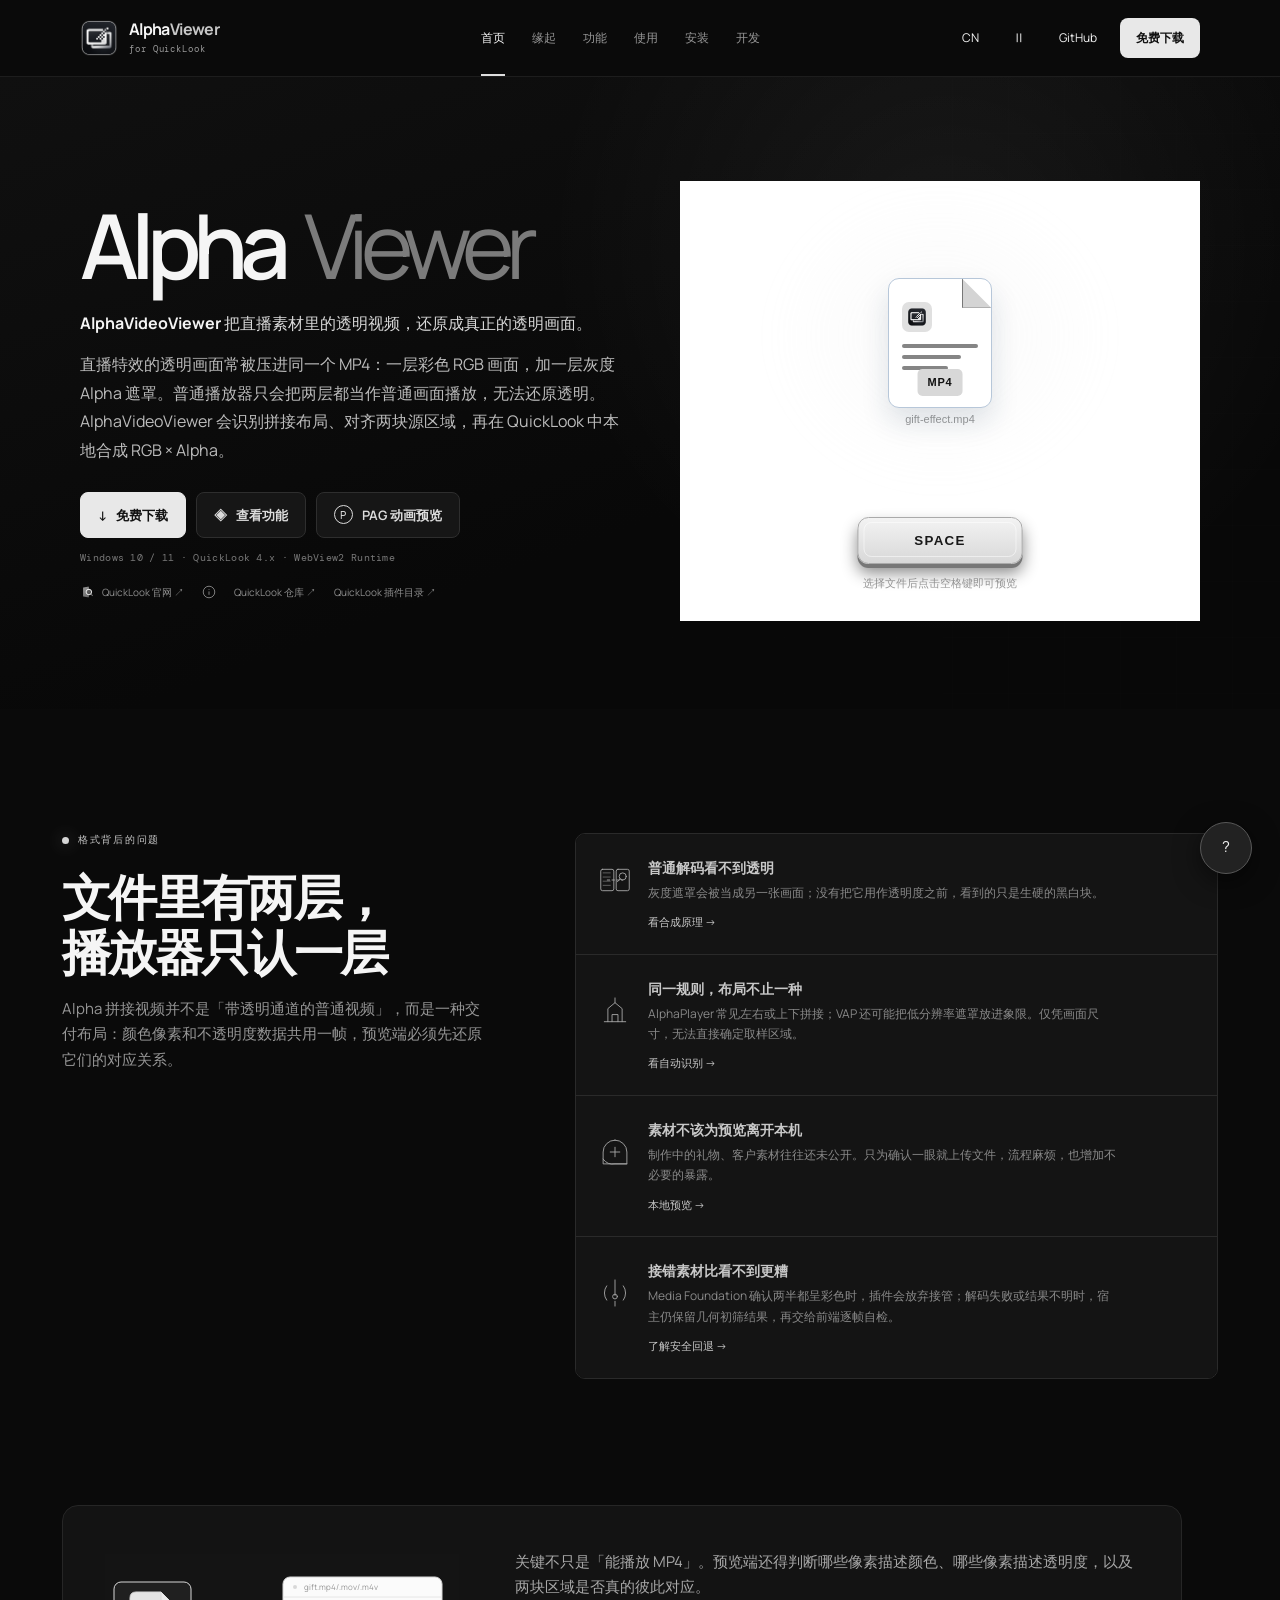
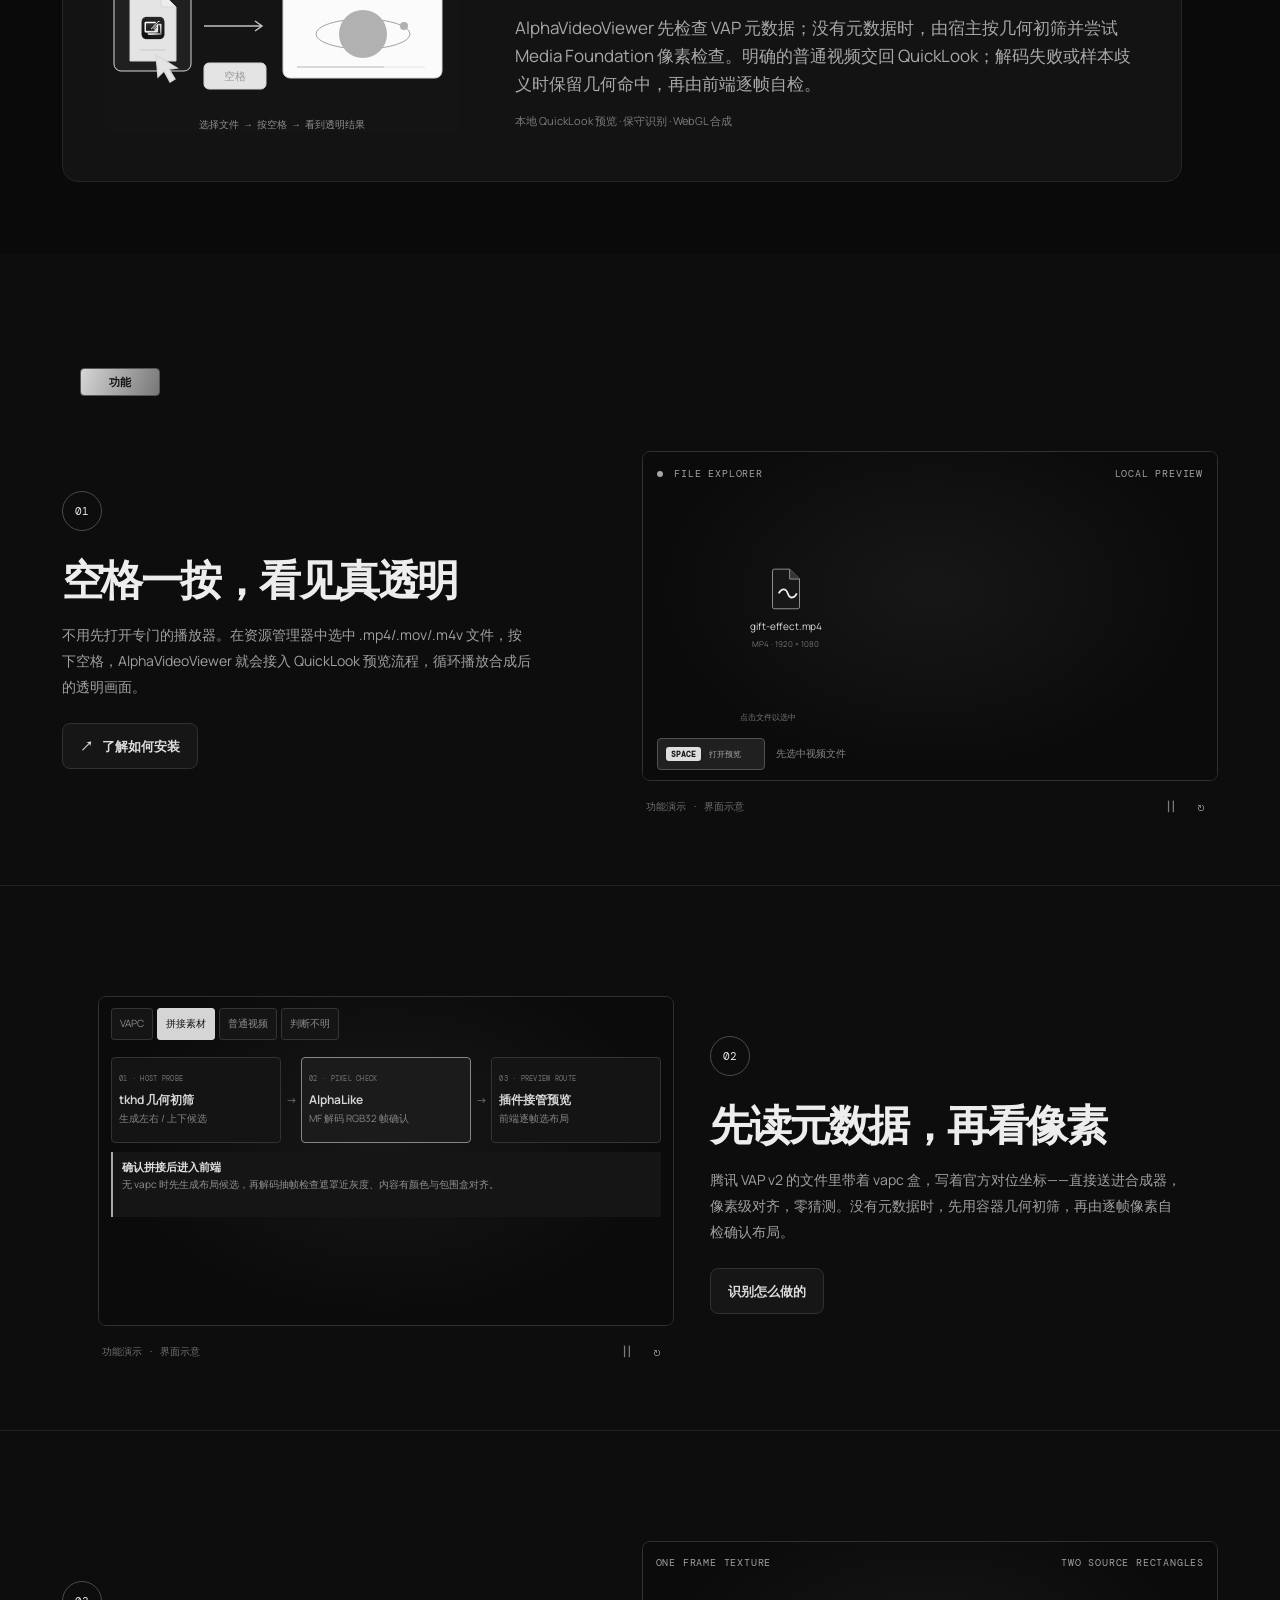
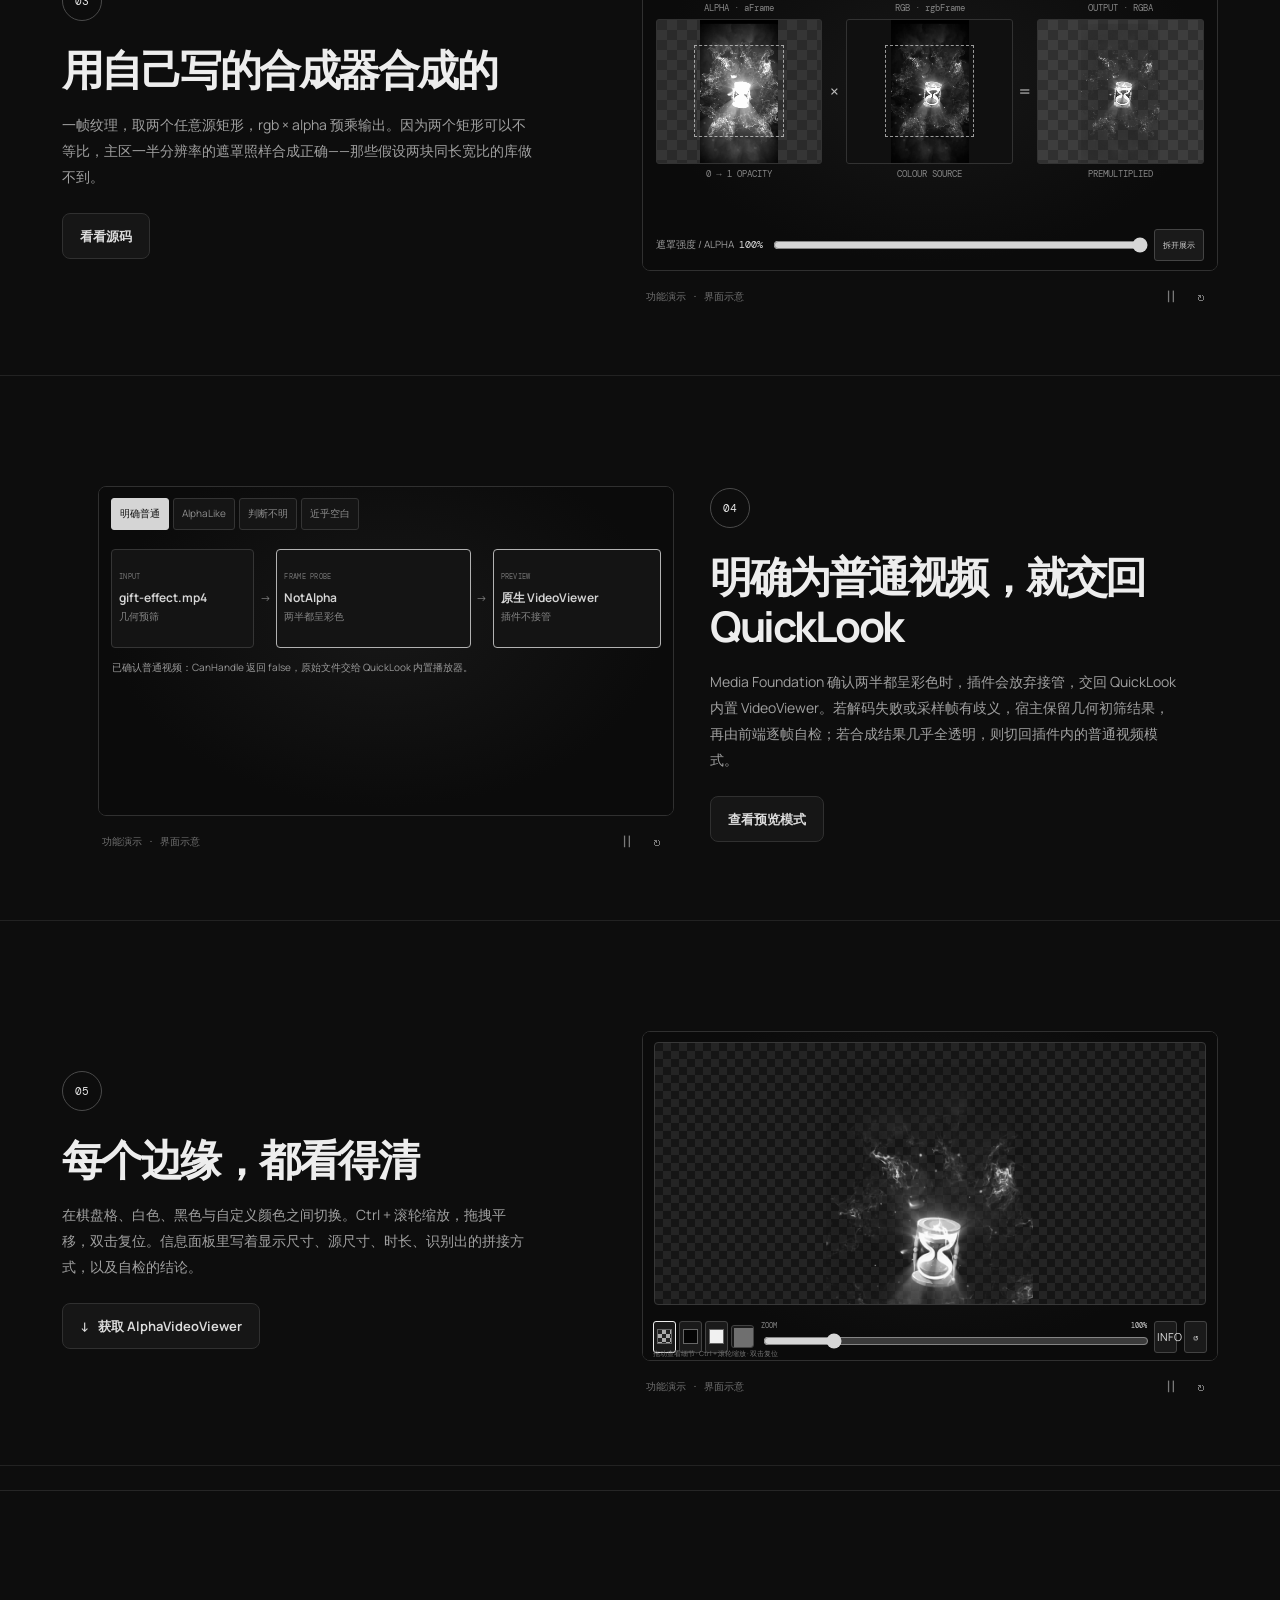
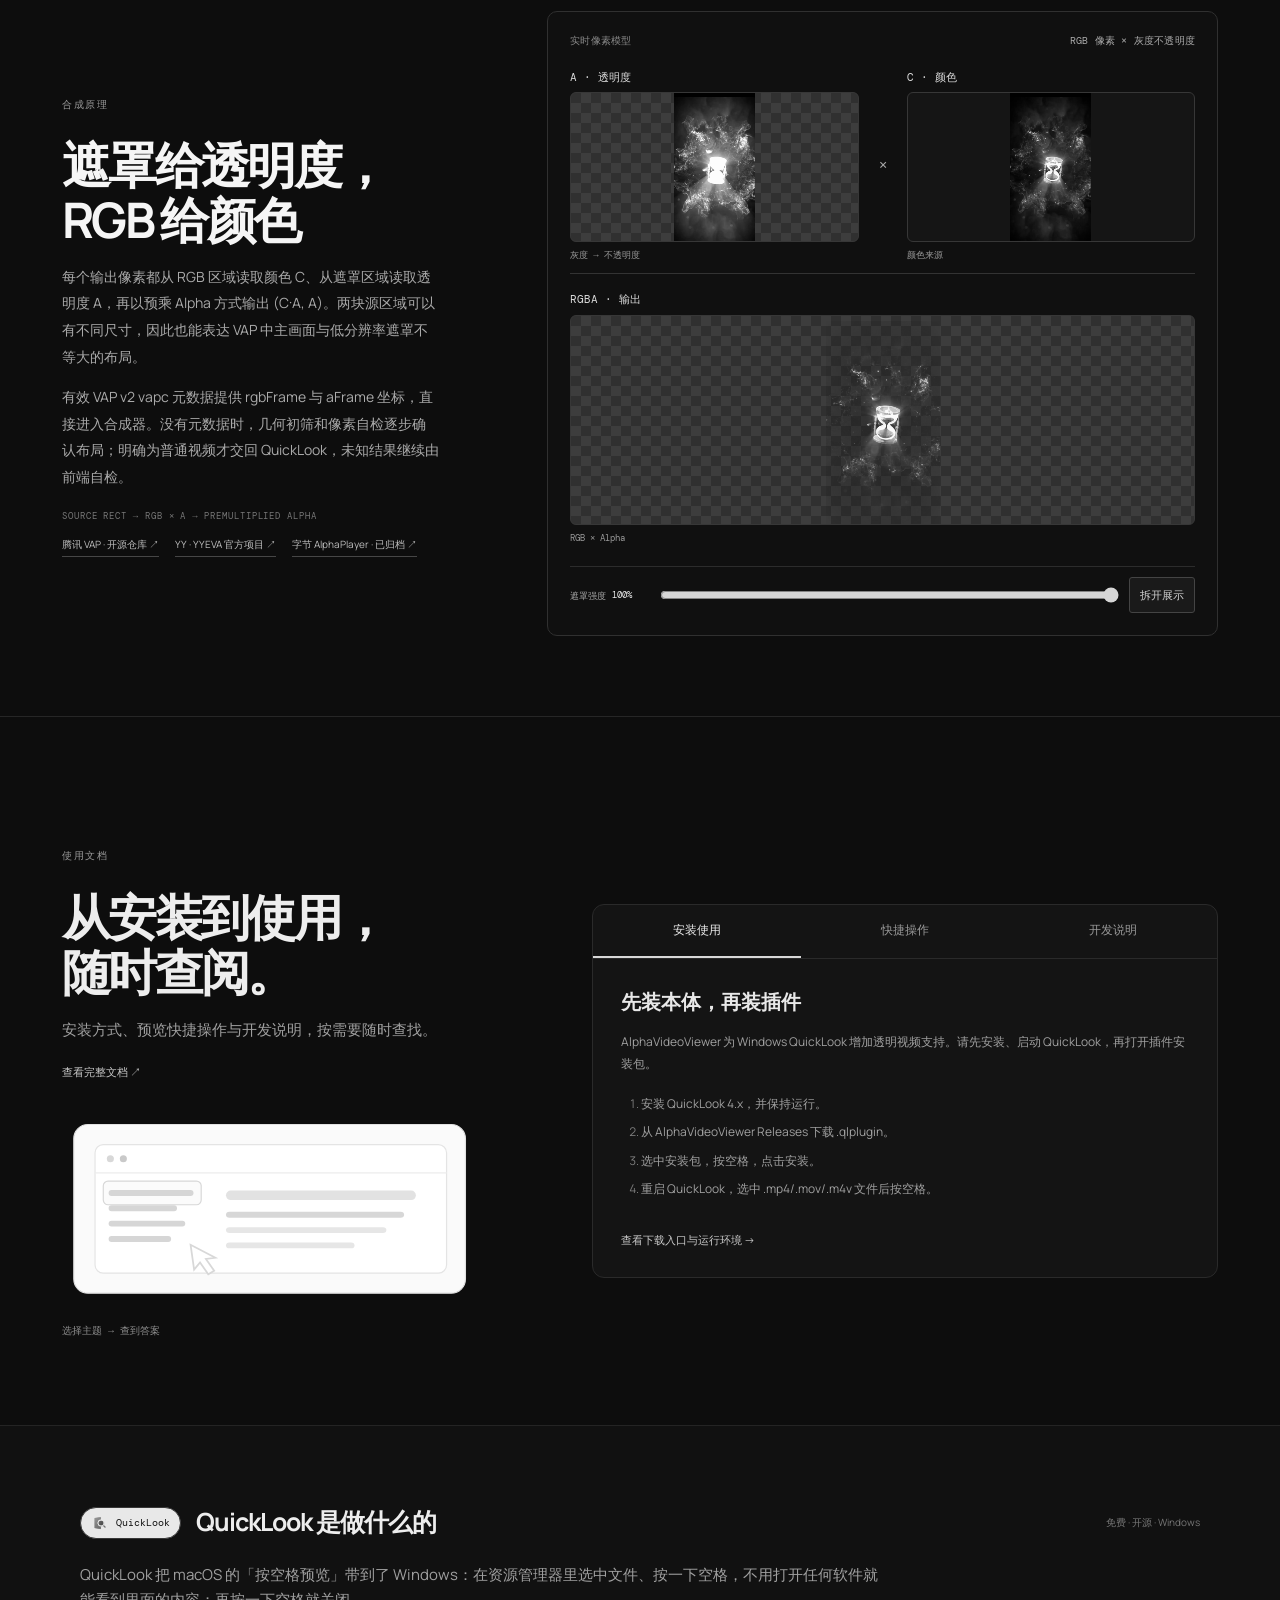
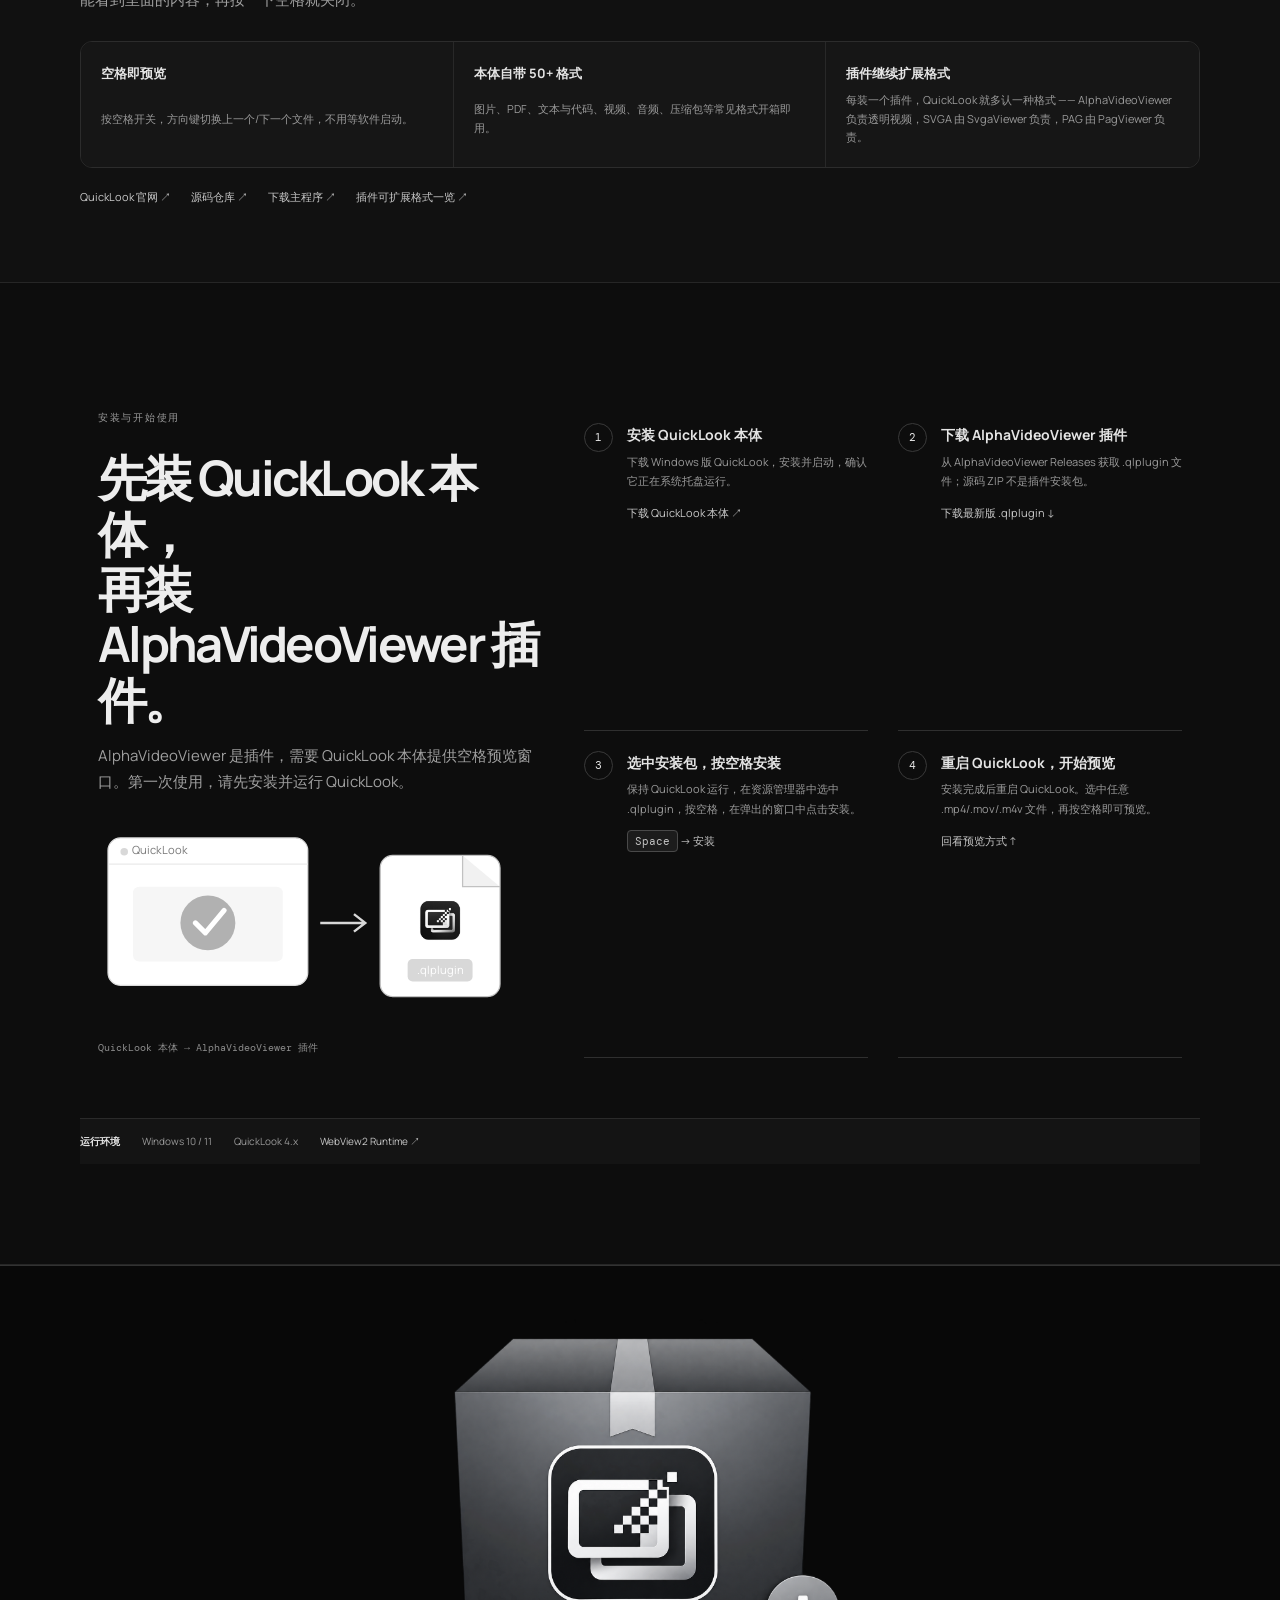
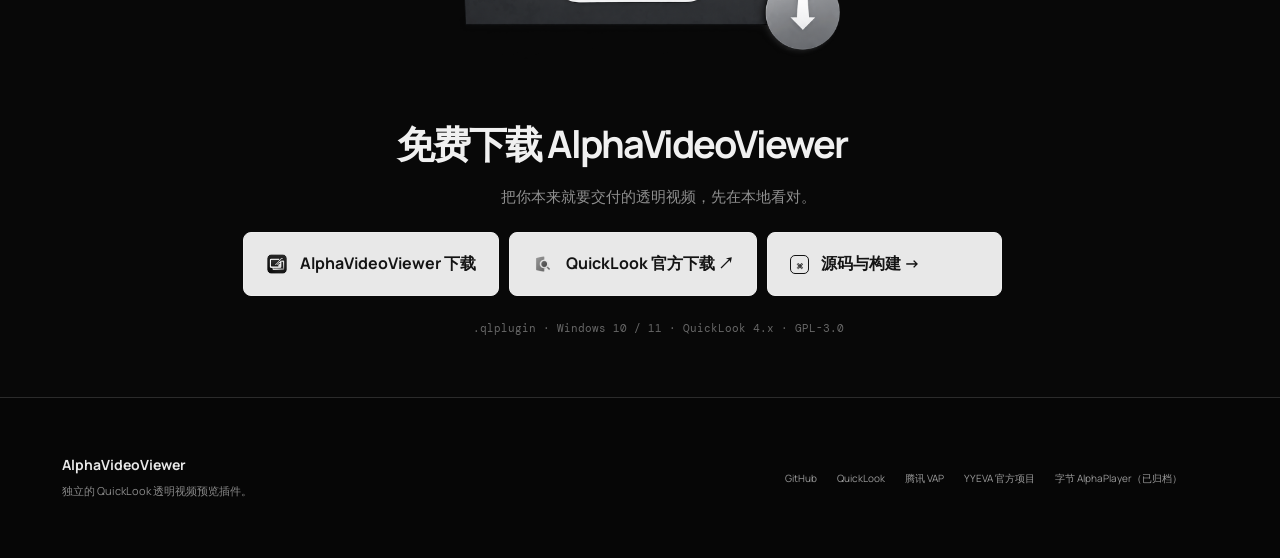
==== docs/index.html @ 61a7b16f "feat: 发布 AlphaVideoViewer 暗色交互落地页" ====
<!doctype html>
<html lang="zh-CN"><head>
<meta charset="utf-8"><meta name="viewport" content="width=device-width,initial-scale=1">
<meta name="description" content="AlphaVideoViewer 为 Windows QuickLook 增加透明视频预览。选中 .mp4/.mov/.m4v 按空格，自动识别 Alpha/RGB 拼接方式并合成为真正的透明画面。">
<title>AlphaVideoViewer · 在 QuickLook 中预览透明视频</title>
<link rel="icon" type="image/png" href="./assets/alpha-logo-mono.png">
<link rel="stylesheet" href="./page.css">
<link rel="stylesheet" href="./experience.css">
</head>
<body>
<a class="skip-link" href="#content">跳到主要内容</a>
<div class="fixedHeaderContainer">
  <header class="site-header">
    <a class="site-brand alpha-brand" href="#top" aria-label="AlphaVideoViewer 首页"><img class="alpha-glyph" src="./assets/alpha-logo-mono.png" width="38" height="38" alt=""><span>Alpha<span class="viewer">Viewer</span><small>for QuickLook</small></span></a>
    <nav class="desktop-nav" aria-label="主导航"><a class="active" href="#top" data-en="Home">首页</a><a href="#why" data-en="Why">缘起</a><a href="#features" data-en="Features">功能</a><a href="#docs" data-en="Use">使用</a><a href="#install" data-en="Install">安装</a><a href="./develop.html" data-en="Develop">开发</a></nav>
    <div class="header-actions"><button id="language" aria-label="Switch to English" type="button">CN</button><button id="motion" aria-pressed="false" type="button" aria-label="暂停页面动效">Ⅱ</button><a class="github-link" href="https://github.com/yancongya/QuickLook.Plugin.AlphaVideoViewer" target="_blank" rel="noopener">GitHub</a><a class="header-cta" href="#download" data-en="Free download">免费下载</a><button id="menu" aria-label="展开导航" aria-expanded="false" type="button"><span></span><span></span></button></div>
  </header>
</div>
<div class="navPusher" id="content"><main>
  <section class="intro-box" id="top">
    <div class="wrap">
      <div class="main-content">
        <h1 class="wordmark alpha-wordmark"><span>Alpha</span><span>Viewer</span></h1>
        <p class="paragraph nowrapParagraph"><strong>AlphaVideoViewer</strong><span data-en=" brings true transparency to live-stream assets in QuickLook."> 把直播素材里的透明视频，还原成真正的透明画面。</span></p>
        <p class="paragraph" data-en="Transparent live effects are often flattened into one MP4: a colour frame plus a grayscale alpha mask. Ordinary players decode both as pictures and cannot restore transparency. AlphaVideoViewer detects their layout, aligns the two source regions, then composites RGB × Alpha locally in QuickLook.">直播特效的透明画面常被压进同一个 MP4：一层彩色 RGB 画面，加一层灰度 Alpha 遮罩。普通播放器只会把两层都当作普通画面播放，无法还原透明。AlphaVideoViewer 会识别拼接布局、对齐两块源区域，再在 QuickLook 中本地合成 RGB × Alpha。</p>
        <div class="btn-bar"><a class="btn blue" href="#download"><span aria-hidden="true">↓</span><span data-en="Free download">免费下载</span></a><a class="btn" href="#features"><span aria-hidden="true">◈</span><span data-en="Explore features">查看功能</span></a><a class="btn" href="https://yancongya.github.io/QuickLook.Plugin.PagViewer/" target="_blank" rel="noopener"><span class="family-mark" aria-hidden="true">P</span><span data-en="PAG animation preview">PAG 动画预览</span></a></div>
        <span class="tip">Windows 10 / 11 · QuickLook 4.x · WebView2 Runtime</span>
        <div class="hero-quicklinks"><a href="https://quicklookapp.vercel.app/" target="_blank" rel="noopener"><img src="./assets/latest/assets/quicklook-icon.png" alt=""><span data-en="QuickLook website ↗">QuickLook 官网 ↗</span></a><span class="ql-info" tabindex="0" aria-label="QuickLook 是什么"><svg viewBox="0 0 16 16" aria-hidden="true"><circle cx="8" cy="8" r="6.6"></circle><path d="M8 7.3v3.9M8 4.7v.9"></path></svg><span class="ql-info-tip" role="tooltip"><b data-en="Select a file, press Space, see it.">选中文件、按空格，直接看内容。</b><span data-en="QuickLook is a free open-source Windows tool that previews 50+ common formats without opening an app; plugins teach it more formats such as transparent video.">QuickLook 是免费的开源 Windows 工具，不打开软件就能预览 50+ 常见格式；插件让它继续扩展，比如透明视频。</span><a href="#quicklook" data-en="What QuickLook does →">QuickLook 是做什么的 →</a></span></span><a href="https://github.com/QL-Win/QuickLook" target="_blank" rel="noopener" data-en="QuickLook repository ↗">QuickLook 仓库 ↗</a><a href="https://github.com/QL-Win/QuickLook/wiki/Available-Plugins" target="_blank" rel="noopener" data-en="QuickLook plugins ↗">QuickLook 插件目录 ↗</a></div>
      </div>
      <iframe class="original-hero" src="./alpha-hero.html" title="Alpha 遮罩与 RGB 画面合成为透明画面的交互示意"></iframe>
    </div>
  </section>


<section class="pain" id="why"><div class="wrap"><div class="why-layout"><div class="why-copy"><span class="kicker"><i aria-hidden="true"></i><span data-zh="格式背后的问题" data-en="The problem behind the format">格式背后的问题</span></span><h2 data-zh="文件里有两层，&lt;br&gt;播放器只认一层" data-en="One file holds two layers.&lt;br&gt;Players see only one.">文件里有两层，<br>播放器只认一层</h2><p class="lead" data-en="An alpha-packed video is not a regular movie with transparency. It is a delivery format: colour pixels and opacity data share a frame, and the viewer must reconstruct their relationship.">Alpha 拼接视频并不是「带透明通道的普通视频」，而是一种交付布局：颜色像素和不透明度数据共用一帧，预览端必须先还原它们的对应关系。</p></div><div class="pain-list" id="compare"><div class="pain-row"><svg class="method-icon" viewBox="0 0 64 64" fill="none" stroke="currentColor" stroke-width="1.5" stroke-linecap="round" stroke-linejoin="round" aria-hidden="true"><rect x="8" y="14" width="22" height="36" rx="3"></rect><rect x="34" y="14" width="22" height="36" rx="3"></rect><path d="M19 32h26" stroke-dasharray="4 4"></path><path d="M12 20h12M12 27h12M12 34h12M12 41h12" opacity=".55"></path><circle cx="45" cy="26" r="6"></circle><path d="m41 30-5 5"></path></svg><div class="pain-left"><b data-zh="普通解码看不到透明" data-en="A regular decoder cannot see alpha">普通解码看不到透明</b><span data-en="The grayscale mask is decoded as another image. Without applying it as opacity, edges look like a hard black-and-white slab.">灰度遮罩会被当成另一张画面；没有把它用作透明度之前，看到的只是生硬的黑白块。</span></div><a href="#demo" data-zh="看合成原理 →" data-en="See compositing →">看合成原理 →</a></div><div class="pain-row"><svg class="method-icon" viewBox="0 0 64 64" fill="none" stroke="currentColor" stroke-width="1.5" stroke-linecap="round" stroke-linejoin="round" aria-hidden="true"><path d="M14 50h36M20 50V28l12-10 12 10v22"></path><path d="M27 50V38h10v12"></path><path d="M32 18v-8"></path></svg><div class="pain-left"><b data-zh="同一规则，布局不止一种" data-en="One format family, several layouts">同一规则，布局不止一种</b><span data-en="AlphaPlayer often splits left/right or top/bottom. VAP can place a lower-resolution mask in a quadrant; dimensions alone are not enough to choose the source rectangles.">AlphaPlayer 常见左右或上下拼接；VAP 还可能把低分辨率遮罩放进象限。仅凭画面尺寸，无法直接确定取样区域。</span></div><a href="#features" data-zh="看自动识别 →" data-en="See detection →">看自动识别 →</a></div><div class="pain-row"><svg class="method-icon" viewBox="0 0 64 64" fill="none" stroke="currentColor" stroke-width="1.5" stroke-linecap="round" stroke-linejoin="round" aria-hidden="true"><path d="M32 12a20 20 0 0 1 20 20v20H12V32a20 20 0 0 1 20-20Z"></path><path d="M24 32h16M32 24v16"></path><path d="M12 44a20 20 0 0 0 20 8h20"></path></svg><div class="pain-left"><b data-zh="素材不该为预览离开本机" data-en="Assets should stay on your machine">素材不该为预览离开本机</b><span data-en="Production artwork can be unreleased or client-owned. Uploading it for a quick check adds friction and unnecessary exposure.">制作中的礼物、客户素材往往还未公开。只为确认一眼就上传文件，流程麻烦，也增加不必要的暴露。</span></div><a href="#install" data-zh="本地预览 →" data-en="Preview locally →">本地预览 →</a></div><div class="pain-row"><svg class="method-icon" viewBox="0 0 64 64" fill="none" stroke="currentColor" stroke-width="1.5" stroke-linecap="round" stroke-linejoin="round" aria-hidden="true"><path d="M32 10v26M32 46v8"></path><circle cx="32" cy="38" r="4"></circle><path d="M18 20a20 20 0 0 0 0 24M46 20a20 20 0 0 1 0 24"></path></svg><div class="pain-left"><b data-zh="接错素材比看不到更糟" data-en="A false match is worse than no preview">接错素材比看不到更糟</b><span data-en="If Media Foundation decodes both halves as colourful, the plugin releases the file. If decoding fails or the result is ambiguous, the host keeps its geometry pre-filter result for front-end frame checks.">Media Foundation 确认两半都呈彩色时，插件会放弃接管；解码失败或结果不明时，宿主仍保留几何初筛结果，再交给前端逐帧自检。</span></div><a href="#features" data-zh="了解安全回退 →" data-en="See safe fallback →">了解安全回退 →</a></div></div>
  <div class="pain-turn"><div class="why-statement"><svg class="workflow-graphic" viewBox="0 0 354 152" role="img" aria-labelledby="flow-title" data-paused="true"><title id="flow-title" data-en="Select a video file, press Space, and see the transparent result">选择视频文件，按空格，看透明结果</title>
<defs><linearGradient id="flow-orb" x2="1" y2="1"><stop stop-color="#d8d8d8"></stop><stop offset=".55" stop-color="#b8b8b8"></stop><stop offset="1" stop-color="#9a9a9a"></stop></linearGradient></defs>
<g class="flow-file"><rect class="flow-selection" x="9" y="28" width="77" height="89" rx="7" fill="#d8d8d8" fill-opacity=".06" stroke="#d8d8d8"></rect><path d="M31 38h25l15 15v54H25V44q0-6 6-6" fill="white" stroke="#d6d6d6"></path><path d="M56 38v15h15" fill="#ececec" stroke="#d6d6d6"></path><image href="./assets/alpha-logo-final.png" x="35" y="61" width="26" height="26"></image><path d="M35 96h26" stroke="#d6d6d6" stroke-width="2"></path></g>
<path d="M99 72h57m-6-5 7 5-7 5" fill="none" stroke="#c1c1c1" stroke-width="1.5"></path>
<g class="flow-space"><rect x="99" y="109" width="62" height="26" rx="5" fill="white" stroke="#d6d6d6"></rect><path d="M106 129h48" stroke="#e7e7e7"></path><text x="130" y="126" fill="#9a9a9a" font-size="11" text-anchor="middle" data-en="Space">空格</text></g>
<g class="flow-preview"><rect x="178" y="23" width="159" height="101" rx="7" fill="#fbfbfb" stroke="#d6d6d6"></rect><path d="M179 43h157" stroke="#e6e6e6"></path><circle cx="190" cy="33" r="2" fill="#d8d8d8"></circle><text x="199" y="36" font-size="8" fill="#979797">gift.mp4/.mov/.m4v</text><g class="flow-orbit"><ellipse cx="258" cy="80" rx="47" ry="15" fill="none" stroke="#a2a2a2"></ellipse><circle cx="258" cy="80" r="24" fill="url(#flow-orb)"></circle><circle cx="299" cy="72" r="4" fill="#b0b0b0"></circle></g><path d="M192 113h128" stroke="#e4e4e4"></path><path class="flow-progress" d="M192 113h87" stroke="#d8d8d8" stroke-width="2"></path></g>
<path class="flow-cursor" d="m51 101 2 22 6-6 6 11 5-3-6-10 8-1z" fill="white" stroke="#d8d8d8" stroke-width="1.3"></path>
</svg><small data-en="Select a file → Press Space → See it transparent">选择文件 → 按空格 → 看到透明结果</small></div><div class="pain-turn-text"><p data-en="The key is not merely to play an MP4. The viewer must infer which pixels describe colour, which describe opacity, and whether those two regions actually belong together.">关键不只是「能播放 MP4」。预览端还得判断哪些像素描述颜色、哪些像素描述透明度，以及两块区域是否真的彼此对应。</p><p class="pain-so" data-en="AlphaVideoViewer checks VAP metadata first. Without it, the host geometry-filters the file and attempts a Media Foundation pixel check. Confirmed ordinary video returns to QuickLook; decode failures and ambiguous samples keep the geometry match for a front-end frame check.">AlphaVideoViewer 先检查 VAP 元数据；没有元数据时，由宿主按几何初筛并尝试 Media Foundation 像素检查。明确的普通视频交回 QuickLook；解码失败或样本歧义时保留几何命中，再由前端逐帧自检。</p><p class="pain-pre" data-en="Local QuickLook preview · conservative detection · WebGL compositing">本地 QuickLook 预览 · 保守识别 · WebGL 合成</p></div></div></div></div></section>

  <section class="main" id="features" aria-label="功能">
    <div class="chapter" id="preview">
      <span class="feature-label" data-en="FEATURE">功能</span>
      <div class="wrap">
        <div class="detail"><span class="num" aria-hidden="true">01</span><h2 class="title" data-en="Press Space. See it transparent.">空格一按，看见真透明</h2><p class="text" data-en="No separate player to launch. Select a .mp4/.mov/.m4v file in File Explorer and press Space. AlphaVideoViewer joins QuickLook's preview flow and loops the composited transparent frame.">不用先打开专门的播放器。在资源管理器中选中 .mp4/.mov/.m4v 文件，按下空格，AlphaVideoViewer 就会接入 QuickLook 预览流程，循环播放合成后的透明画面。</p><div class="btn-bar"><a class="btn" href="#install"><span aria-hidden="true">↗</span><span data-en="How to install">了解如何安装</span></a></div></div>
        <figure class="scene"><object type="image/svg+xml" data="./assets/illustrations/01-space-preview.svg" aria-label="选中文件后按空格，在 QuickLook 中看到透明合成结果">选中文件并在 QuickLook 中打开预览的界面示意。</object><figcaption><span data-en="Feature demonstration · UI illustration">功能演示 · 界面示意</span><span class="scene-actions"><button type="button" data-action="pause" aria-label="暂停空格预览演示">Ⅱ</button><button type="button" data-action="replay" aria-label="重播空格预览演示">↻</button></span></figcaption></figure>
      </div>
    </div>

    <div class="chapter">
      <div class="wrap reverse">
        <div class="detail reverse"><span class="num" aria-hidden="true">02</span><h2 class="title" data-en="Metadata first, pixels as backup.">先读元数据，再看像素</h2><p class="text" data-en="Tencent VAP v2 files carry a vapc box with the official alignment coordinates — those go straight to the compositor, pixel-accurate and with no guessing. Without metadata, geometry narrows it down and a per-frame pixel self-check confirms the layout.">腾讯 VAP v2 的文件里带着 vapc 盒，写着官方对位坐标——直接送进合成器，像素级对齐，零猜测。没有元数据时，先用容器几何初筛，再由逐帧像素自检确认布局。</p><div class="btn-bar reverse"><a class="btn" href="#docs" data-en="How detection works">识别怎么做的</a></div></div>
        <figure class="scene"><object type="image/svg+xml" data="./assets/illustrations/02-detection.svg" aria-label="元数据优先与逐帧像素自检的识别流程示意"></object><figcaption><span data-en="Feature demonstration · UI illustration">功能演示 · 界面示意</span><span class="scene-actions"><button type="button" data-action="pause" aria-label="暂停识别流程演示">Ⅱ</button><button type="button" data-action="replay" aria-label="重播识别流程演示">↻</button></span></figcaption></figure>
      </div>
    </div>

    <div class="chapter">
      <div class="wrap">
        <div class="detail"><span class="num" aria-hidden="true">03</span><h2 class="title" data-en="Composited by a compositor I wrote.">用自己写的合成器合成的</h2><p class="text" data-en="One frame texture, two arbitrary source rects, rgb × alpha premultiplied. Because both rects are free-form, a mask at half the main area's resolution still composites correctly — something libraries that assume equal aspect ratios cannot do.">一帧纹理，取两个任意源矩形，rgb × alpha 预乘输出。因为两个矩形可以不等比，主区一半分辨率的遮罩照样合成正确——那些假设两块同长宽比的库做不到。</p><div class="btn-bar"><a class="btn" href="./develop.html" data-en="See the source">看看源码</a></div></div>
        <figure class="scene"><object type="image/svg+xml" data="./assets/illustrations/03-compositing.svg" aria-label="遮罩与画面在 WebGL 合成器中输出透明结果的示意"></object><figcaption><span data-en="Feature demonstration · UI illustration">功能演示 · 界面示意</span><span class="scene-actions"><button type="button" data-action="pause" aria-label="暂停合成器演示">Ⅱ</button><button type="button" data-action="replay" aria-label="重播合成器演示">↻</button></span></figcaption></figure>
      </div>
    </div>

    <div class="chapter">
      <div class="wrap reverse">
        <div class="detail reverse"><span class="num" aria-hidden="true">04</span><h2 class="title" data-en="Confirmed ordinary video goes back to QuickLook">明确为普通视频，就交回 QuickLook</h2><p class="text" data-en="When Media Foundation confirms both halves are colourful, the plugin releases the file to QuickLook’s built-in VideoViewer. If decoding fails or sampled frames are ambiguous, the host keeps its geometry pre-filter result for a front-end frame check. If compositing is nearly empty, the plugin switches to its own plain-video mode.">Media Foundation 确认两半都呈彩色时，插件会放弃接管，交回 QuickLook 内置 VideoViewer。若解码失败或采样帧有歧义，宿主保留几何初筛结果，再由前端逐帧自检；若合成结果几乎全透明，则切回插件内的普通视频模式。</p><div class="btn-bar reverse"><a class="btn" href="#docs" data-en="Preview modes">查看预览模式</a></div></div>
        <figure class="scene"><object type="image/svg+xml" data="./assets/illustrations/04-fallback.svg" aria-label="合成结果为空时自动退回普通视频预览的示意"></object><figcaption><span data-en="Feature demonstration · UI illustration">功能演示 · 界面示意</span><span class="scene-actions"><button type="button" data-action="pause" aria-label="暂停退回逻辑演示">Ⅱ</button><button type="button" data-action="replay" aria-label="重播退回逻辑演示">↻</button></span></figcaption></figure>
      </div>
    </div>

    <div class="chapter">
      <div class="wrap">
        <div class="detail"><span class="num" aria-hidden="true">05</span><h2 class="title" data-en="Inspect every edge.">每个边缘，都看得清</h2><p class="text" data-en="Switch between checkerboard, white, black and a custom colour. Ctrl + wheel zooms, dragging pans, double-click resets. The info panel reports display size, source size, duration, detected packing and what the self-check concluded.">在棋盘格、白色、黑色与自定义颜色之间切换。Ctrl + 滚轮缩放，拖拽平移，双击复位。信息面板里写着显示尺寸、源尺寸、时长、识别出的拼接方式，以及自检的结论。</p><div class="btn-bar"><a class="btn" href="#download"><span aria-hidden="true">↓</span><span data-en="Get AlphaVideoViewer">获取 AlphaVideoViewer</span></a></div></div>
        <figure class="scene"><object type="image/svg+xml" data="./assets/illustrations/05-inspection.svg" aria-label="背景切换、缩放平移与信息面板的示意"></object><figcaption><span data-en="Feature demonstration · UI illustration">功能演示 · 界面示意</span><span class="scene-actions"><button type="button" data-action="pause" aria-label="暂停细节检查演示">Ⅱ</button><button type="button" data-action="replay" aria-label="重播细节检查演示">↻</button></span></figcaption></figure>
      </div>
    </div>
  </section>


<section class="product-demo" id="demo"><div class="story-wrap"><div class="demo-copy"><span class="section-eyebrow" data-en="COMPOSITING MODEL">合成原理</span><h2 data-en="Opacity is data. RGB is colour.">遮罩给透明度，RGB 给颜色</h2><p data-en="For each output pixel, the compositor reads colour C from the RGB region and opacity A from the mask region, then emits (C·A, A) with premultiplied-alpha blending. The two regions may have different dimensions, as in VAP layouts.">每个输出像素都从 RGB 区域读取颜色 C、从遮罩区域读取透明度 A，再以预乘 Alpha 方式输出 (C·A, A)。两块源区域可以有不同尺寸，因此也能表达 VAP 中主画面与低分辨率遮罩不等大的布局。</p><p data-en="Valid VAP v2 vapc metadata supplies rgbFrame and aFrame directly to the compositor. Without metadata, geometry and pixel checks evaluate candidate layouts. Confirmed ordinary video returns to QuickLook; unknown results continue to front-end checks.">有效 VAP v2 vapc 元数据提供 rgbFrame 与 aFrame 坐标，直接进入合成器。没有元数据时，几何初筛和像素自检逐步确认布局；明确为普通视频才交回 QuickLook，未知结果继续由前端自检。</p><span class="demo-note">SOURCE RECT → RGB × A → PREMULTIPLIED ALPHA</span><div class="upstream-links"><a href="https://github.com/Tencent/vap" target="_blank" rel="noopener">腾讯 VAP · 开源仓库 ↗</a><a href="https://github.com/yylive/YYEVA" target="_blank" rel="noopener">YY · YYEVA 官方项目 ↗</a><a href="https://github.com/bytedance/AlphaPlayer" target="_blank" rel="noopener">字节 AlphaPlayer · 已归档 ↗</a></div></div><div class="demo-media"><div class="demo-figure"><span class="demo-label" data-en="A — grayscale opacity">A — 灰度透明度</span><svg class="model-art mask-art" viewBox="0 0 360 190" role="img" aria-label="灰度遮罩作为像素不透明度"><defs><radialGradient id="mask-grad"><stop stop-color="#f5f5f5"></stop><stop offset=".5" stop-color="#aaa"></stop><stop offset="1" stop-color="#292929"></stop></radialGradient></defs><rect width="360" height="190" rx="12" fill="#111"></rect><path d="M180 22c-20 41-73 69-73 109a73 42 0 0 0 146 0c0-40-53-68-73-109Z" fill="url(#mask-grad)"></path><path d="M138 122c10 25 22 36 42 39" fill="none" stroke="#eee" stroke-opacity=".55" stroke-width="4" stroke-linecap="round"></path><text x="180" y="178" text-anchor="middle">LOW 0 ─── OPACITY ─── 1 HIGH</text></svg></div><div class="demo-figure"><span class="demo-label" data-en="C — colour information">C — 颜色信息</span><svg class="model-art rgb-art" viewBox="0 0 360 190" role="img" aria-label="RGB 颜色画面"><defs><linearGradient id="rgb-grad" x1="0" y1="0" x2="1" y2="1"><stop stop-color="#eee"></stop><stop offset=".5" stop-color="#888"></stop><stop offset="1" stop-color="#ddd"></stop></linearGradient></defs><rect width="360" height="190" rx="12" fill="#111"></rect><path d="M180 22c-20 41-73 69-73 109a73 42 0 0 0 146 0c0-40-53-68-73-109Z" fill="url(#rgb-grad)" stroke="#eee" stroke-width="2"></path><circle cx="180" cy="124" r="16" fill="#555"></circle><path d="m147 67-13-13m79 13 13-13" stroke="#fff" stroke-width="4" stroke-linecap="round"></path><text x="180" y="178" text-anchor="middle">R + G + B · COLOUR</text></svg></div><div class="demo-figure demo-result"><span class="demo-label" data-en="C × A — premultiplied transparent output">C × A — 预乘透明输出</span><svg class="model-art result-art" viewBox="0 0 760 175" role="img" aria-label="RGB 颜色乘以 Alpha 遮罩得到透明画面"><defs><pattern id="checks" width="20" height="20" patternUnits="userSpaceOnUse"><path d="M0 0h10v10H0zm10 10h10v10H10z" fill="#323232"></path></pattern><radialGradient id="result-glow"><stop stop-color="#eee"></stop><stop offset="1" stop-color="#777"></stop></radialGradient></defs><rect width="760" height="175" rx="12" fill="url(#checks)"></rect><path d="M380 18c-18 35-63 59-63 92a63 38 0 0 0 126 0c0-33-45-57-63-92Z" fill="url(#result-glow)" stroke="#fff" stroke-width="2"></path><circle cx="380" cy="110" r="13" fill="#555"></circle><text x="380" y="161" text-anchor="middle">TRUE TRANSPARENCY · C × A</text></svg></div></div></div></section>
<section class="documentation" id="docs"><div class="story-wrap"><div class="docs-copy"><span class="section-eyebrow" data-en="DOCUMENTATION">使用文档</span><h2 data-en="From installation to everyday use.">从安装到使用，<br>随时查阅。</h2><p data-en="Find installation steps, preview controls, and development notes without leaving the page.">安装方式、预览快捷操作与开发说明，按需要随时查找。</p><a class="docs-source" href="https://github.com/yancongya/QuickLook.Plugin.AlphaVideoViewer#readme" target="_blank" rel="noopener" data-en="Read the full documentation ↗">查看完整文档 ↗</a>
<svg class="story-motion docs-illustration" viewBox="0 0 354 170" role="img" aria-labelledby="docs-illustration-title" data-paused="true"><title id="docs-illustration-title" data-en="Find installation, controls, and development guidance in the documentation">在文档中查找安装、快捷操作与开发说明</title><rect x="10" y="14" width="332" height="143" rx="12" fill="#fafafa" stroke="#e1e1e1"></rect><rect x="28" y="31" width="298" height="109" rx="7" fill="#fff" stroke="#e4e4e4"></rect><path d="M28 55h298" stroke="#ececec"></path><circle cx="41" cy="43" r="3" fill="#d8d8d8"></circle><circle cx="52" cy="43" r="3" fill="#c9c9c9"></circle><path d="M42 72h67M42 85h53M42 98h60M42 111h48" stroke="#d6d6d6" stroke-width="5" stroke-linecap="round"></path><rect class="docs-spotlight" x="35" y="62" width="83" height="20" rx="4" fill="#d8d8d8" fill-opacity=".1" stroke="#d8d8d8"></rect><g class="docs-page"><rect x="139" y="70" width="161" height="8" rx="4" fill="#d8d8d8" fill-opacity=".75"></rect><rect x="139" y="88" width="151" height="5" rx="3" fill="#d7d7d7"></rect><rect x="139" y="101" width="136" height="5" rx="3" fill="#e6e6e6"></rect><rect x="139" y="114" width="109" height="5" rx="3" fill="#e6e6e6"></rect></g><path class="docs-pointer" d="m109 116 3 21 5-6 7 10 5-3-7-10 8-1z" fill="#fff" stroke="#d8d8d8" stroke-width="1.5"></path></svg><small class="illustration-caption" data-en="Choose a topic → find the answer">选择主题 → 查到答案</small></div>
<div class="docs-panel"><div class="docs-tabs" role="tablist" aria-label="文档分类"><button id="doc-tab-install" role="tab" type="button" aria-controls="doc-install" aria-selected="true" tabindex="0" data-en="Installation">安装使用</button><button id="doc-tab-controls" role="tab" type="button" aria-controls="doc-controls" aria-selected="false" tabindex="-1" data-en="Controls">快捷操作</button><button id="doc-tab-source" role="tab" type="button" aria-controls="doc-source" aria-selected="false" tabindex="-1" data-en="Development">开发说明</button></div>
<div id="doc-install" class="docs-body" role="tabpanel" aria-labelledby="doc-tab-install"><h3 data-en="Install the app, then the plugin.">先装本体，再装插件</h3><p data-en="AlphaVideoViewer extends QuickLook on Windows. Install and run QuickLook before opening the plugin package.">AlphaVideoViewer 为 Windows QuickLook 增加透明视频支持。请先安装、启动 QuickLook，再打开插件安装包。</p><ol><li data-en="Install QuickLook 4.x and keep it running.">安装 QuickLook 4.x，并保持运行。</li><li data-en="Download the .qlplugin package from AlphaVideoViewer Releases.">从 AlphaVideoViewer Releases 下载 .qlplugin。</li><li data-en="Select the package, press Space, and click Install.">选中安装包，按空格，点击安装。</li><li data-en="Restart QuickLook, select a .mp4/.mov/.m4v file, and press Space.">重启 QuickLook，选中 .mp4/.mov/.m4v 文件后按空格。</li></ol><a href="#install" data-en="View download links and requirements →">查看下载入口与运行环境 →</a></div>
<div id="doc-controls" class="docs-body" role="tabpanel" aria-labelledby="doc-tab-controls" hidden=""><h3 data-en="Inspect the frame at your own pace.">检查画面，操作恰好够用</h3><dl><div><dt>Space</dt><dd data-en="Open or close QuickLook preview">打开或关闭 QuickLook 预览</dd></div><div><dt>Ctrl + <span data-en="wheel">滚轮</span></dt><dd data-en="Zoom the canvas">缩放画布</dd></div><div><dt data-en="Hold &amp; drag">长按拖动</dt><dd data-en="Pan the canvas">平移画布，检查局部细节</dd></div><div><dt data-en="Double-click">双击</dt><dd data-en="Reset the canvas view">重置画布视图</dd></div></dl><p data-en="In the toolbar you can switch background, flip the detected packing, switch preview mode, and open the info panel.">工具栏里可以切换背景、翻转识别出的拼接方式、切换预览模式，以及打开信息面板。</p></div>
<div id="doc-source" class="docs-body" role="tabpanel" aria-labelledby="doc-tab-source" hidden=""><h3 data-en="Understand the plugin before extending it.">从源码理解，再继续扩展</h3><p data-en="The .NET / WPF host embeds the WebView2 player. Resources/Web holds the player UI and the hand-written WebGL compositor; Probing/ holds the container parser and the decode self-check.">.NET / WPF 宿主嵌入 WebView2 播放器。Resources/Web 存放播放器界面与自写的 WebGL 合成器；Probing/ 存放容器解析与解码自检。</p><pre><code>Plugin.cs
AlphaVideoViewerPanel.xaml.cs
Probing/Mp4Probe.cs · FrameProbe.cs
Resources/Web/
Samples/ · Scripts/</code></pre><a href="./develop.html" data-en="View build and packaging instructions →">查看构建与打包说明 →</a></div></div></div></section>  <section class="ql-what" id="quicklook"><div class="wrap">
  <div class="ql-what-head"><span class="ql-what-badge"><img src="./assets/latest/assets/quicklook-icon.png" width="18" height="18" alt="">QuickLook</span><h2 data-en="What QuickLook does">QuickLook 是做什么的</h2><span class="ql-what-tag" data-en="Free · open source · Windows">免费 · 开源 · Windows</span></div>
  <p class="ql-what-lead" data-en="QuickLook brings the macOS press-Space preview to Windows: select a file in File Explorer, tap Space, and read what is inside without launching any app. Tap Space again to close it.">QuickLook 把 macOS 的「按空格预览」带到了 Windows：在资源管理器里选中文件、按一下空格，不用打开任何软件就能看到里面的内容；再按一下空格就关闭。</p>
  <ul class="ql-what-cells">
    <li><b data-en="Space to preview">空格即预览</b><span data-en="Open and close with Space, arrow keys jump to the next file, no waiting for an app to start.">按空格开关，方向键切换上一个/下一个文件，不用等软件启动。</span></li>
    <li><b data-en="50+ formats built in">本体自带 50+ 格式</b><span data-en="Images, PDF, text and code, video, audio and archives work out of the box.">图片、PDF、文本与代码、视频、音频、压缩包等常见格式开箱即用。</span></li>
    <li><b data-en="Plugins add formats">插件继续扩展格式</b><span data-en="Each plugin teaches QuickLook one more format — AlphaVideoViewer adds transparent video, SvgaViewer adds SVGA, PagViewer adds PAG.">每装一个插件，QuickLook 就多认一种格式 —— AlphaVideoViewer 负责透明视频，SVGA 由 SvgaViewer 负责，PAG 由 PagViewer 负责。</span></li>
  </ul>
  <div class="ql-what-links"><a href="https://quicklookapp.vercel.app/" target="_blank" rel="noopener" data-en="QuickLook website ↗">QuickLook 官网 ↗</a><a href="https://github.com/QL-Win/QuickLook" target="_blank" rel="noopener" data-en="Source repository ↗">源码仓库 ↗</a><a href="https://github.com/QL-Win/QuickLook/releases" target="_blank" rel="noopener" data-en="Download the app ↗">下载主程序 ↗</a><a href="https://github.com/QL-Win/QuickLook/wiki/Available-Plugins" target="_blank" rel="noopener" data-en="All plugin formats ↗">插件可扩展格式一览 ↗</a></div>
</div></section>
<section class="installation" id="install"><div class="wrap"><div class="install-copy">
    <span class="section-eyebrow" data-en="INSTALLATION">安装与开始使用</span><h2 data-en="Install QuickLook first. Then add AlphaVideoViewer.">先装 QuickLook 本体，<br>再装 AlphaVideoViewer 插件。</h2><p class="install-lead" data-en="AlphaVideoViewer is a plugin, not a standalone application. Start by installing and running QuickLook on Windows.">AlphaVideoViewer 是插件，需要 QuickLook 本体提供空格预览窗口。第一次使用，请先安装并运行 QuickLook。</p>
    <svg class="story-motion install-illustration" viewBox="0 0 354 172" role="img" aria-labelledby="install-illustration-title" data-paused="true"><title id="install-illustration-title" data-en="Install QuickLook first, then add the AlphaVideoViewer plugin">先安装 QuickLook，再安装 AlphaVideoViewer 插件</title><defs><linearGradient id="install-blue" x2="1" y2="1"><stop stop-color="#bdbdbd"></stop><stop offset="1" stop-color="#9a9a9a"></stop></linearGradient></defs><rect x="8" y="16" width="160" height="118" rx="10" fill="#fff" stroke="#dbdbdb"></rect><path d="M8 37h160" stroke="#eaeaea"></path><circle cx="21" cy="27" r="3" fill="#d8d8d8"></circle><text x="27" y="29" font-size="9" fill="#797979">QuickLook</text><rect x="28" y="55" width="120" height="60" rx="5" fill="#f6f6f6"></rect><circle cx="88" cy="84" r="22" fill="url(#install-blue)"></circle><path d="m78 84 8 8 15-18" fill="none" stroke="#fff" stroke-width="4" stroke-linecap="round" stroke-linejoin="round"></path><path class="install-flow" d="M178 84h35m-8-7 9 7-9 7" fill="none" stroke="#d8d8d8" stroke-width="2"></path><g class="install-plugin"><rect x="226" y="30" width="96" height="113" rx="10" fill="#fff" stroke="#c1c1c1"></rect><path d="M292 30v25h30" fill="#f1f1f1" stroke="#c1c1c1"></path><image href="./assets/alpha-logo-final.png" x="256" y="64" width="36" height="36"></image><rect x="248" y="113" width="52" height="18" rx="4" fill="#d8d8d8"></rect><text x="274" y="125" font-size="9" text-anchor="middle" fill="#fff">.qlplugin</text></g></svg><small class="illustration-caption" data-en="QuickLook app → AlphaVideoViewer plugin">QuickLook 本体 → AlphaVideoViewer 插件</small>
    </div><ol class="install-steps">
      <li><span class="step-number">1</span><div><h3 data-en="Install QuickLook">安装 QuickLook 本体</h3><p data-en="Download QuickLook for Windows and keep it running in the system tray.">下载 Windows 版 QuickLook，安装并启动，确认它正在系统托盘运行。</p><a href="https://github.com/QL-Win/QuickLook/releases" target="_blank" rel="noopener" data-en="Download QuickLook ↗">下载 QuickLook 本体 ↗</a></div></li>
      <li><span class="step-number">2</span><div><h3 data-en="Download AlphaVideoViewer">下载 AlphaVideoViewer 插件</h3><p data-en="Get the .qlplugin file from AlphaVideoViewer Releases. The source ZIP is not the plugin installer.">从 AlphaVideoViewer Releases 获取 .qlplugin 文件；源码 ZIP 不是插件安装包。</p><a href="https://github.com/yancongya/QuickLook.Plugin.AlphaVideoViewer/releases/latest/download/QuickLook.Plugin.AlphaVideoViewer.qlplugin" data-en="Download the latest .qlplugin ↓">下载最新版 .qlplugin ↓</a></div></li>
      <li><span class="step-number">3</span><div><h3 data-en="Press Space to install">选中安装包，按空格安装</h3><p data-en="With QuickLook running, select the .qlplugin file, press Space, and confirm Install in its window.">保持 QuickLook 运行，在资源管理器中选中 .qlplugin，按空格，在弹出的窗口中点击安装。</p><span class="install-key"><kbd>Space</kbd><span data-en=" → Install"> → 安装</span></span></div></li>
      <li><span class="step-number">4</span><div><h3 data-en="Restart and preview">重启 QuickLook，开始预览</h3><p data-en="Restart QuickLook after installation. Select a .mp4/.mov/.m4v file and press Space to preview.">安装完成后重启 QuickLook。选中任意 .mp4/.mov/.m4v 文件，再按空格即可预览。</p><a href="#preview" data-en="Explore the preview workflow ↑">回看预览方式 ↑</a></div></li>
    </ol><div class="requirements-strip"><b data-en="Before you start">运行环境</b><span>Windows 10 / 11</span><span>QuickLook 4.x</span><a href="https://developer.microsoft.com/microsoft-edge/webview2/" target="_blank" rel="noopener">WebView2 Runtime ↗</a></div>
  </div></section>
  <section class="download" id="download">
    <div class="wrap">
      <div class="package-art" aria-label="AlphaVideoViewer 下载包装插画"><div class="package-art-inner"><img src="./assets/alpha-package-mono.png" alt="沿用 PAG 盒装构图并改为 AlphaVideoViewer 黑白灰配色与图标的下载包装插画"></div></div>
      <h2 data-en="Download AlphaVideoViewer for free">免费下载 AlphaVideoViewer</h2>
      <p data-en="Bring real transparency to the transparent video you already ship.">把你本来就要交付的透明视频，先在本地看对。</p>
      <div class="download-buttons"><a class="download-button" href="https://github.com/yancongya/QuickLook.Plugin.AlphaVideoViewer/releases/latest/download/QuickLook.Plugin.AlphaVideoViewer.qlplugin"><img src="./assets/alpha-logo-mono.png" alt=""><span data-en="AlphaVideoViewer Download">AlphaVideoViewer 下载</span></a><a class="download-button" href="https://quicklookapp.vercel.app/" target="_blank" rel="noopener"><img src="./assets/latest/assets/quicklook-icon.png" alt=""><span data-en="QuickLook official download ↗">QuickLook 官方下载 ↗</span></a><a class="download-button" href="./develop.html"><span class="github-symbol" aria-hidden="true">⌘</span><span data-en="Source &amp; build →">源码与构建 →</span></a></div>
      <span class="download-note">.qlplugin · Windows 10 / 11 · QuickLook 4.x · GPL-3.0</span>
    </div>
  </section>
</main>
<footer class="page-footer"><div class="wrap"><div><strong>AlphaVideoViewer</strong><p data-en="An independent QuickLook plugin for transparent video.">独立的 QuickLook 透明视频预览插件。</p></div><div><a href="https://github.com/yancongya/QuickLook.Plugin.AlphaVideoViewer" target="_blank" rel="noopener">GitHub</a><a href="https://github.com/QL-Win/QuickLook" target="_blank" rel="noopener">QuickLook</a><a href="https://github.com/Tencent/vap" target="_blank" rel="noopener" data-en="Tencent VAP">腾讯 VAP</a><a href="https://github.com/yylive/YYEVA" target="_blank" rel="noopener" data-en="YYEVA official project">YYEVA 官方项目</a><a href="https://github.com/bytedance/AlphaPlayer" target="_blank" rel="noopener" data-en="ByteDance AlphaPlayer · archived">字节 AlphaPlayer（已归档）</a></div></div><div class="wrap footer-fine"><span>GPL-3.0 · AlphaVideoViewer</span><span data-en="An independent plugin, not affiliated with the upstream projects. Sample assets belong to their original authors.">独立插件，与上游项目无隶属关系。示例素材版权归原作者所有。</span></div></footer>
</div>
<div class="help"><button id="help-toggle" type="button" aria-expanded="false" aria-controls="help-panel" aria-label="常见问题"><span aria-hidden="true">?</span></button><aside id="help-panel" hidden=""><h2 data-en="A few useful answers">开始之前，你可能想知道</h2><details><summary data-en="Is QuickLook required?">需要先安装 QuickLook 吗？</summary><p data-en="Yes. AlphaVideoViewer is a plugin for QuickLook 4.x, not a standalone player.">需要。AlphaVideoViewer 是 QuickLook 4.x 的插件，需要配合 QuickLook 使用。</p></details><details><summary data-en="Will it take over my ordinary videos?">会接管我的普通视频吗？</summary><p data-en="If the host pixel check confirms both halves are colourful, the plugin returns the file to QuickLook’s built-in VideoViewer. An ambiguous or failed decode can keep the host geometry match for front-end self-checking.">宿主像素检查确认两半都呈彩色时，插件会把文件交回 QuickLook 内置 VideoViewer。解码失败或判断不明时，宿主可能保留几何命中，再交给前端自检。</p></details><details><summary data-en="Which files does it handle?">支持哪些文件？</summary><p data-en="MP4, MOV and M4V are supported. The host geometry-filters candidates, then decoded frames or VAP metadata determine the preview path.">支持 MP4、MOV 与 M4V。宿主先按几何初筛，再由解码帧或 VAP 元数据决定预览路径。</p></details><details><summary data-en="Can I save a transparent PNG?">能保存透明 PNG 吗？</summary><p data-en="Not yet — reading pixels back from the WebGL canvas is the blocker. It is on the list, but not shipped.">暂时不能 —— 从 WebGL 画布回读像素是当前的卡点。这件事在计划里，但还没做出来。</p></details><a href="https://github.com/yancongya/QuickLook.Plugin.AlphaVideoViewer/issues" target="_blank" rel="noopener" data-en="View issues and feedback">查看问题与反馈</a></aside></div>
<script type="module" src="./page.js"></script>


</body></html>
---- docs/page.css ----
@import url('https://fonts.googleapis.com/css2?family=DM+Mono:wght@400;500&family=Manrope:wght@400;500;600;700;800&display=swap');
:root{color-scheme:dark;--bg:#0a0a0a;--panel:#121212;--panel-2:#171717;--line:#2b2b2b;--muted:#9a9a9a;--soft:#c7c7c7;--white:#f5f5f5;--accent:#e9e9e9;--max:1120px;--mono:'DM Mono',ui-monospace,monospace;--sans:Manrope,-apple-system,BlinkMacSystemFont,'Segoe UI',sans-serif;scroll-behavior:smooth;scroll-padding-top:88px}
*{box-sizing:border-box}html{background:var(--bg)}body{margin:0;background:var(--bg);color:var(--white);font-family:var(--sans);font-size:15px;line-height:1.7;-webkit-font-smoothing:antialiased}a{color:inherit;text-decoration:none}button{font:inherit;color:inherit}.skip-link{position:fixed;top:8px;left:8px;z-index:1000;padding:10px 14px;background:#fff;color:#090909;transform:translateY(-160%)}.skip-link:focus{transform:none}.fixedHeaderContainer{position:sticky;top:0;z-index:50;background:rgba(9,10,11,.84);backdrop-filter:blur(18px);border-bottom:1px solid rgba(255,255,255,.08)}.site-header,.wrap,.story-wrap{width:min(var(--max),calc(100% - 48px));margin-inline:auto}.site-header{height:76px;display:flex;align-items:center;justify-content:space-between;gap:28px}.alpha-brand{display:flex;align-items:center;gap:11px;min-width:210px;font-size:16px;font-weight:700;letter-spacing:-.04em;line-height:1.1}.alpha-brand .alpha-glyph{width:38px;height:38px;object-fit:contain}.alpha-brand small{display:block;margin-top:5px;color:var(--muted);font:9px var(--mono);letter-spacing:.1em}.viewer{color:#8f8f8f}.desktop-nav,.header-actions{display:flex;align-items:center;gap:27px}.desktop-nav a{height:76px;display:grid;align-items:center;position:relative;color:#969696;font-size:12px;transition:color .2s}.desktop-nav a:hover,.desktop-nav a.active{color:#f5f5f5}.desktop-nav a.active:after{position:absolute;bottom:0;left:0;right:0;height:2px;background:#dedede;content:''}.header-actions{gap:12px}.header-actions button,.github-link,.header-cta{border:1px solid transparent;border-radius:8px;background:none;padding:8px 10px;font-size:12px;cursor:pointer}.header-actions button:hover,.github-link:hover{border-color:var(--line)}.header-cta{background:#efefef;color:#0c0c0c;font-weight:700;padding:9px 15px}.header-cta:hover,.download-button:hover{background:#fff;transform:translateY(-2px)}#menu{display:none}.intro-box{position:relative;overflow:hidden;background:radial-gradient(ellipse at 78% 42%,#1f1f1f 0,rgba(19,21,23,.74) 25%,transparent 52%),linear-gradient(180deg,#0b0b0b,#0d0d0d 88%,#0a0a0a);padding:104px 0 88px;min-height:570px}.intro-box:before{position:absolute;inset:0;content:'';pointer-events:none;opacity:.16;background-image:linear-gradient(rgba(255,255,255,.04) 1px,transparent 1px),linear-gradient(90deg,rgba(255,255,255,.04) 1px,transparent 1px);background-size:56px 56px;mask-image:linear-gradient(90deg,transparent 25%,#000)}.intro-box>.wrap{position:relative;display:grid;grid-template-columns:1fr .95fr;align-items:center;gap:52px}.main-content{max-width:590px}.wordmark{display:flex;gap:.24em;margin:0 0 20px;font-size:clamp(52px,7vw,92px);line-height:.98;letter-spacing:-.09em;font-weight:600}.wordmark span:first-child{color:#f5f5f5}.wordmark span:last-child{color:#7b7b7b;font-weight:400}.paragraph{max-width:570px;color:#bcbcbc;font-size:16px;line-height:1.8;margin:12px 0}.paragraph strong{color:#f4f4f4}.nowrapParagraph{color:#d9d9d9}.btn-bar{display:flex;flex-wrap:wrap;gap:10px;margin:27px 0 13px}.btn{display:inline-flex;align-items:center;justify-content:center;gap:9px;min-height:46px;padding:0 17px;border:1px solid #3c3c3c;border-radius:8px;background:#191919;color:#f2f2f2;font-weight:650;font-size:13px;transition:.2s}.btn:hover{background:#272727;border-color:#6c6c6c;transform:translateY(-2px)}.btn img{width:19px;height:19px;object-fit:contain;filter:grayscale(1)}.btn.blue{background:#f1f1f1;color:#111;border-color:#f1f1f1}.tip{display:block;color:#787878;font:10px var(--mono);letter-spacing:.03em}.hero-quicklinks{display:flex;align-items:center;flex-wrap:wrap;gap:12px 18px;margin-top:20px;color:#8d8d8d;font-size:10px}.hero-quicklinks>a{display:inline-flex;align-items:center;gap:6px}.hero-quicklinks>a:hover{color:#fff}.hero-quicklinks img{width:16px;height:16px;border-radius:4px;filter:grayscale(1)}.ql-info{position:relative;display:inline-flex;cursor:help}.ql-info svg{width:14px;height:14px;fill:none;stroke:currentColor}.ql-info-tip{display:none;position:absolute;z-index:8;top:22px;left:-18px;width:260px;padding:15px;background:#222222;border:1px solid #3e3e3e;border-radius:9px;color:#d5d5d5;font-size:12px;box-shadow:0 14px 50px #000}.ql-info:hover .ql-info-tip,.ql-info:focus-within .ql-info-tip{display:grid;gap:8px}.original-hero{width:100%;height:370px;border:0;overflow:hidden}.pain,.main,.documentation,.ql-what{background:#0c0c0c}.pain{padding:104px 0 92px}.why-layout{display:grid;grid-template-columns:.7fr 1.3fr;gap:70px}.kicker,.section-eyebrow,.feature-label{font:10px var(--mono);letter-spacing:.17em;text-transform:uppercase;color:#acacac}.kicker{display:flex;align-items:center;gap:9px}.kicker i{width:7px;height:7px;border-radius:50%;background:#d6d6d6;box-shadow:0 0 18px #fff6}.why-copy h2,.demo-copy h2,.docs-copy h2,.install-copy h2{font-size:clamp(32px,4vw,49px);letter-spacing:-.055em;line-height:1.13;margin:22px 0 16px}.why-copy .lead{color:#969696}.pain-list{border-top:1px solid var(--line)}.pain-row{display:grid;grid-template-columns:45px 1fr auto;align-items:center;gap:17px;padding:21px 0;border-bottom:1px solid var(--line)}.method-icon{width:38px;color:#a9a9a9}.pain-left{display:grid;gap:3px}.pain-left b{font-size:14px}.pain-left span{max-width:470px;color:#898989;font-size:12px}.pain-row>a,.docs-source,.docs-body>a,.install-steps a{font-size:11px;color:#d7d7d7}.pain-row>a:hover,.docs-source:hover,.install-steps a:hover{color:#fff;text-decoration:underline}.pain-turn{margin-top:78px;padding:36px 42px;display:grid;grid-template-columns:354px 1fr;gap:56px;align-items:center;background:#131313;border:1px solid #262626;border-radius:16px}.why-statement{display:grid;justify-items:center}.workflow-graphic{width:100%;max-width:354px}.why-statement small,.illustration-caption{margin-top:12px;color:#8d8d8d;font:10px var(--mono)}.pain-turn-text p{color:#a8a8a8;margin:7px 0 14px}.pain-turn-text strong{color:#fff}.pain-so{font-size:17px;line-height:1.65}.pain-pre{font-size:11px!important;color:#7b7b7b!important}.main{padding:24px 0}.chapter{position:relative;padding:90px 0 82px;border-bottom:1px solid #222222}.chapter .wrap{display:grid;grid-template-columns:.9fr 1.1fr;align-items:center;gap:72px}.chapter .wrap.reverse{grid-template-columns:1.1fr .9fr}.chapter .wrap.reverse .detail{order:2}.chapter .wrap.reverse .scene{order:1}.feature-label{display:block;width:min(var(--max),calc(100% - 48px));margin:0 auto 20px;color:#797979}.detail .num{display:block;width:40px;height:40px;object-fit:contain;margin:0 0 24px;filter:grayscale(1)}.detail h2{max-width:490px;margin:0 0 18px;font-size:clamp(29px,3.3vw,43px);line-height:1.17;letter-spacing:-.06em}.detail .text{max-width:490px;color:#9f9f9f;font-size:14px;line-height:1.85}.detail .btn-bar{margin-top:23px}.scene{margin:0;padding:14px;background:#131313;border:1px solid #2b2b2b;border-radius:14px;box-shadow:0 22px 80px #0005}.scene object{display:block;width:100%;height:auto;aspect-ratio:1.42;object-fit:contain}.scene figcaption{display:flex;justify-content:space-between;align-items:center;padding:10px 3px 0;color:#898989;font:10px var(--mono)}.scene-actions{display:flex;gap:6px}.scene-actions button{width:28px;height:26px;border:1px solid #383838;border-radius:6px;background:#1b1b1b;color:#ddd;cursor:pointer}.scene-actions button:hover{background:#2d2d2d}.arrow{display:none}.product-demo{padding:100px 0;background:#121212;border-block:1px solid #262626}.story-wrap{display:grid;grid-template-columns:.72fr 1.28fr;gap:72px;align-items:center}.demo-copy p,.docs-copy>p{color:#969696;line-height:1.85}.demo-note{display:inline-block;margin-top:15px;color:#7b7b7b;font:10px var(--mono)}.demo-media{display:grid;grid-template-columns:1fr 1fr;gap:12px}.demo-figure{position:relative;padding:14px;background:#191919;border:1px solid #333333;border-radius:12px;overflow:hidden}.demo-figure img{display:block;width:100%;aspect-ratio:1.36;object-fit:cover;border-radius:7px;filter:grayscale(1)}.demo-label{display:block;margin-bottom:10px;color:#b1b1b1;font:10px var(--mono)}.demo-result{grid-column:1/-1}.demo-result img{aspect-ratio:2.7;object-fit:cover}.documentation{padding:104px 0}.documentation .story-wrap{grid-template-columns:.8fr 1.2fr;gap:76px}.docs-illustration{width:100%;margin-top:24px}.docs-panel{border:1px solid #333333;border-radius:12px;background:#131313;overflow:hidden}.docs-tabs{display:flex;border-bottom:1px solid #2f2f2f}.docs-tabs button{flex:1;padding:15px 8px;border:0;border-bottom:2px solid transparent;background:none;color:#898989;font-size:12px;cursor:pointer}.docs-tabs button[aria-selected=true]{border-color:#eee;color:#fff}.docs-body{padding:26px 28px;color:#a6a6a6}.docs-body h3{margin:0 0 10px;color:#f2f2f2;font-size:20px}.docs-body p,.docs-body li{font-size:12px;line-height:1.85}.docs-body ol{padding-left:20px}.docs-body li{padding:3px 0}.docs-body>a{display:inline-block;margin-top:13px}.docs-body dl>div{display:flex;gap:20px;padding:10px 0;border-bottom:1px solid #2a2a2a;font-size:12px}.docs-body dt{min-width:110px;color:#e2e2e2;font-family:var(--mono)}.docs-body dd{margin:0;color:#969696}.docs-body pre{padding:14px;background:#090909;border:1px solid #2d2d2d;border-radius:8px;overflow:auto;color:#ccc;font:11px/1.75 var(--mono)}.ql-what{padding:75px 0;border-top:1px solid #242424}.ql-what-head{display:flex;align-items:center;gap:15px;flex-wrap:wrap}.ql-what-badge{display:inline-flex;align-items:center;gap:7px;padding:6px 10px;border:1px solid #383838;border-radius:999px;color:#d4d4d4;font:10px var(--mono)}.ql-what-badge img{filter:grayscale(1);border-radius:3px}.ql-what-head h2{margin:0;font-size:25px;letter-spacing:-.04em}.ql-what-tag{margin-left:auto;color:#898989;font-size:10px}.ql-what-lead{max-width:800px;margin:18px 0 28px;color:#a6a6a6}.ql-what-cells{display:grid;grid-template-columns:repeat(3,1fr);padding:0;list-style:none;border:1px solid #2c2c2c;border-radius:12px;overflow:hidden}.ql-what-cells li{display:grid;gap:7px;padding:20px;border-right:1px solid #2c2c2c}.ql-what-cells li:last-child{border:0}.ql-what-cells b{font-size:13px}.ql-what-cells span{color:#8d8d8d;font-size:11px}.ql-what-links{display:flex;gap:20px;flex-wrap:wrap;margin-top:20px}.ql-what-links a{color:#b7b7b7;font-size:11px}.installation{padding:100px 0;background:#121212;border-block:1px solid #262626}.installation>.wrap{display:grid;grid-template-columns:.85fr 1.15fr;gap:80px}.install-illustration{display:block;width:100%;margin-top:24px}.install-steps{display:grid;grid-template-columns:1fr 1fr;gap:0 30px;padding:0;margin:0;list-style:none;counter-reset:steps}.install-steps li{display:flex;gap:14px;padding:20px 0;border-bottom:1px solid #2f2f2f}.step-number{flex:0 0 29px;height:29px;display:grid;place-items:center;border:1px solid #4d4d4d;border-radius:50%;color:#eee;font:11px var(--mono)}.install-steps h3{margin:0 0 5px;font-size:14px}.install-steps p{margin:0 0 9px;color:#959595;font-size:11px;line-height:1.75}.install-key{color:#c2c2c2;font-size:11px}.install-key kbd{padding:3px 7px;border:1px solid #494949;border-radius:4px;background:#1c1c1c;font-family:var(--mono)}.requirements-strip{grid-column:1/-1;display:flex;gap:22px;align-items:center;flex-wrap:wrap;padding:14px 0;color:#9a9a9a;border-top:1px solid #2f2f2f;font-size:10px}.requirements-strip b{color:#e1e1e1}.requirements-strip a{color:#cbcbcb}.download{padding:88px 0 82px;text-align:center;background:#0a0a0a;border-top:1px solid #323232}.package-art{width:min(330px,75vw);margin:0 auto 26px;perspective:900px}.package-art-inner{animation:float 6s ease-in-out infinite}.package-art img{display:block;width:100%;height:auto;filter:grayscale(1);mix-blend-mode:screen}.download h2{margin:0;font-size:clamp(26px,4vw,38px);letter-spacing:-.05em}.download> .wrap>p{margin:8px auto 23px;color:#a4a4a4}.download-buttons{display:flex;justify-content:center;flex-wrap:wrap;gap:10px}.download-button{display:inline-flex;align-items:center;gap:10px;min-height:49px;padding:0 18px;border:1px solid #ededed;border-radius:8px;background:#f1f1f1;color:#131313;font-size:12px;font-weight:700;transition:.2s}.download-button img{width:22px;height:22px;object-fit:contain;filter:grayscale(1)}.download-note{display:block;margin-top:18px;color:#7c7c7c;font:10px var(--mono)}.page-footer{padding:34px 0 20px;background:#101010;border-top:1px solid #2b2b2b}.page-footer>.wrap:first-child{display:flex;justify-content:space-between;gap:20px;align-items:center}.page-footer strong{font-size:14px}.page-footer p{margin:4px 0;color:#898989;font-size:11px}.page-footer .wrap>div:last-child{display:flex;gap:20px;flex-wrap:wrap}.page-footer a,.footer-fine{color:#9e9e9e;font-size:10px}.page-footer a:hover{color:#fff}.footer-fine{display:flex;justify-content:space-between;gap:20px;margin-top:22px;padding-top:14px;border-top:1px solid #2a2a2a}.help{position:fixed;right:28px;bottom:26px;z-index:40}.help>button{width:52px;height:52px;border:1px solid #585858;border-radius:50%;background:#222222;box-shadow:0 7px 26px #0008;cursor:pointer}.help>button:before{content:none}.help>button img{display:none}.help aside{position:absolute;right:0;bottom:64px;width:min(340px,calc(100vw - 32px));padding:20px;background:#171717;border:1px solid #3b3b3b;border-radius:12px;box-shadow:0 20px 60px #000b}.help aside h2{margin:0 0 12px;font-size:18px}.help details{padding:11px 0;border-top:1px solid #333333;color:#dbdbdb;font-size:12px}.help details p{color:#a1a1a1;font-size:11px}.help aside>a{display:inline-block;margin-top:10px;color:#ddd;font-size:11px}
/* motion figures */
.flow-selection,.flow-orbit,.flow-cursor,.flow-progress,.docs-spotlight,.docs-page,.docs-pointer,.install-flow,.install-plugin{transform-box:fill-box;transform-origin:center}.flow-selection{animation:select 4s ease-in-out infinite}.flow-orbit{animation:orbit 4s ease-in-out infinite}.flow-cursor{animation:cursor 4s ease-in-out infinite}.flow-progress{animation:progress 4s ease-in-out infinite}.docs-spotlight{animation:spotlight 4s ease-in-out infinite}.docs-pointer{animation:cursor 4s ease-in-out infinite}.install-flow{stroke-dasharray:7 5;animation:dash 1.5s linear infinite}.install-plugin{animation:pop 2.4s ease-in-out infinite}.story-motion[data-paused=true] *,.workflow-graphic[data-paused=true] *{animation-play-state:paused!important}.scene object{color-scheme:dark}@keyframes float{0%,100%{transform:translateY(0) rotate(-1deg)}50%{transform:translateY(-9px) rotate(1deg)}}@keyframes select{0%,20%,100%{stroke:#666;fill-opacity:.03}32%,68%{stroke:#eee;fill-opacity:.15}}@keyframes orbit{0%,27%,100%{transform:translateX(-9px);opacity:.5}52%,80%{transform:translateX(9px);opacity:1}}@keyframes cursor{0%,15%{transform:translate(20px,-8px)}35%,65%{transform:translate(0,0)}100%{transform:translate(20px,-8px)}}@keyframes progress{0%,22%{stroke-dasharray:0 150}70%,100%{stroke-dasharray:100 150}}@keyframes spotlight{0%,20%,100%{transform:translateY(0)}55%,75%{transform:translateY(42px)}}@keyframes dash{to{stroke-dashoffset:-24}}@keyframes pop{0%,100%{transform:translateY(0)}50%{transform:translateY(-4px)}}
@media(max-width:900px){.desktop-nav{gap:15px}.desktop-nav a{font-size:11px}.site-header{gap:10px}.alpha-brand{min-width:auto}.header-actions{gap:5px}.intro-box{padding:78px 0 65px}.intro-box>.wrap{gap:25px}.original-hero{height:320px}.why-layout{gap:35px}.chapter .wrap,.chapter .wrap.reverse{gap:35px}.story-wrap,.documentation .story-wrap,.installation>.wrap{gap:45px}.pain-turn{grid-template-columns:300px 1fr;gap:28px;padding:26px}.install-steps{gap:0 18px}}
@media(max-width:680px){:root{scroll-padding-top:68px}.site-header,.wrap,.story-wrap{width:calc(100% - 36px)}.site-header{height:64px}.alpha-brand{font-size:14px}.alpha-brand .alpha-glyph{width:32px;height:32px}.desktop-nav{display:none;position:absolute;top:64px;left:0;right:0;padding:12px 18px 18px;background:#101010;border-bottom:1px solid #333333;flex-direction:column;align-items:stretch;gap:0}.desktop-nav.open{display:flex}.desktop-nav a{height:auto;padding:11px 4px}.desktop-nav a.active:after{display:none}.header-actions{margin-left:auto}.header-actions button,.github-link{padding:7px}.github-link{font-size:0}.github-link:after{content:'GH';font-size:11px}.header-cta{padding:8px 10px;font-size:10px}#motion{display:none}#menu{display:flex;flex-direction:column;gap:5px}#menu span{width:17px;height:1px;background:#fff}.intro-box{padding:58px 0 45px;min-height:auto}.intro-box>.wrap{grid-template-columns:1fr;gap:26px}.wordmark{font-size:clamp(52px,15vw,76px)}.paragraph{font-size:14px}.nowrapParagraph{font-size:12px}.btn-bar{gap:8px}.btn{min-height:42px;padding:0 12px;font-size:11px}.hero-quicklinks{gap:10px 13px}.original-hero{height:290px;max-width:460px;margin:auto}.pain{padding:65px 0}.why-layout{grid-template-columns:1fr;gap:25px}.why-copy h2{margin:15px 0 8px}.pain-row{grid-template-columns:34px 1fr;gap:12px;padding:16px 0}.method-icon{width:31px}.pain-left span{font-size:11px}.pain-row>a{grid-column:2}.pain-turn{margin-top:34px;padding:19px;grid-template-columns:1fr;gap:14px}.workflow-graphic{max-width:320px}.pain-turn-text p{font-size:13px}.pain-so{font-size:15px!important}.chapter{padding:60px 0}.chapter .wrap,.chapter .wrap.reverse{grid-template-columns:1fr;gap:24px}.chapter .wrap.reverse .detail,.chapter .wrap.reverse .scene{order:initial}.feature-label{width:calc(100% - 36px);margin-bottom:3px}.detail .num{margin-bottom:15px}.detail h2{font-size:31px}.detail .text{font-size:13px}.scene{padding:9px}.scene object{aspect-ratio:1.25}.product-demo,.documentation,.installation{padding:66px 0}.story-wrap,.documentation .story-wrap,.installation>.wrap{grid-template-columns:1fr;gap:30px}.demo-copy h2,.docs-copy h2,.install-copy h2{font-size:34px;margin:14px 0}.demo-media{gap:8px}.demo-figure{padding:9px}.demo-label{font-size:9px}.demo-result img{aspect-ratio:1.8}.docs-illustration{max-width:354px}.docs-tabs button{font-size:10px}.docs-body{padding:20px}.docs-body dl>div{gap:8px}.docs-body dt{min-width:90px}.ql-what{padding:55px 0}.ql-what-head{gap:9px}.ql-what-head h2{font-size:20px}.ql-what-tag{margin-left:0;width:100%}.ql-what-cells{grid-template-columns:1fr}.ql-what-cells li{border-right:0;border-bottom:1px solid #2c2c2c;padding:15px}.install-steps{grid-template-columns:1fr}.requirements-strip{gap:10px 16px}.download{padding:62px 0}.package-art{width:min(260px,70vw)}.download-buttons{display:grid;max-width:340px;margin:auto}.download-button{justify-content:center}.page-footer>.wrap:first-child,.footer-fine{align-items:flex-start;flex-direction:column}.page-footer .wrap>div:last-child{gap:14px}.help{right:16px;bottom:16px}.help>button{width:46px;height:46px}}
@media(prefers-reduced-motion:reduce){*,*::before,*::after{scroll-behavior:auto!important;animation-duration:.01ms!important;animation-iteration-count:1!important;transition-duration:.01ms!important}}
:focus-visible{outline:2px solid #f3f3f3;outline-offset:3px}
.detail .num{display:grid;place-items:center;width:40px;height:40px;border:1px solid #4b4b4b;border-radius:50%;color:#e5e5e5;font:11px var(--mono);letter-spacing:.04em}
.family-mark,.github-symbol{display:grid;place-items:center;width:19px;height:19px;border:1px solid currentColor;border-radius:50%;font:11px var(--mono)}
.github-symbol{font-size:14px;border-radius:5px}
.help>button>span{display:block;transform:translateY(-1px)}
.has-reveals [data-reveal]{opacity:0;transform:translateY(18px);transition:opacity .65s ease,transform .65s cubic-bezier(.2,.7,.2,1);transition-delay:var(--reveal-delay,0ms)}
.has-reveals [data-reveal][data-reveal-side=left]{transform:translateX(-18px)}
.has-reveals [data-reveal][data-reveal-side=right]{transform:translateX(18px)}
.has-reveals [data-reveal=visible]{opacity:1;transform:none}
/* Keep the original Alpha-specific diagrams, but bring every layer into the monochrome visual system. */
.scene object{filter:grayscale(1) contrast(1.06)}
.workflow-graphic stop,.install-illustration stop,.docs-illustration stop{stop-color:#b1b1b1!important}
.workflow-graphic [fill="#a5a5a5"],.workflow-graphic [stroke="#a5a5a5"],.workflow-graphic [fill="#585858"],.workflow-graphic [stroke="#585858"],.install-illustration [fill="#a5a5a5"],.install-illustration [stroke="#a5a5a5"],.install-illustration [fill="#585858"],.install-illustration [stroke="#585858"],.docs-illustration [fill="#a5a5a5"],.docs-illustration [stroke="#a5a5a5"]{fill:#c1c1c1!important;stroke:#c1c1c1!important}
.workflow-graphic [fill="white"],.install-illustration [fill="white"],.docs-illustration [fill="white"]{fill:#e4e4e4!important}
@media(prefers-reduced-motion:reduce){.has-reveals [data-reveal]{opacity:1;transform:none;transition:none}}
.package-art{width:min(330px,75vw)}.package-art-inner{height:270px;display:grid;place-items:center;animation:float 6s ease-in-out infinite}.package-box{position:relative;width:212px;height:226px;display:grid;place-items:center;border:1px solid #7b7b7b;border-radius:10px;background:linear-gradient(145deg,#2a2a2a,#121212 68%);box-shadow:inset 0 0 0 7px #1a1a1a,0 28px 65px #000a;transform:rotateY(-8deg) rotateX(3deg)}.package-box:before{position:absolute;content:'';left:0;right:0;top:-24px;height:25px;transform:skewX(-35deg);transform-origin:bottom;border:1px solid #646464;border-bottom:0;background:linear-gradient(90deg,#2b2b2b,#191919)}.package-box:after{position:absolute;left:0;right:0;bottom:22px;content:'ALPHA VIDEO VIEWER';color:#acacac;font:8px var(--mono);letter-spacing:.18em}.package-box img{width:112px;height:112px;object-fit:contain;mix-blend-mode:normal;filter:none}
.workflow-graphic,.install-illustration,.docs-illustration{filter:grayscale(1)}
@media(max-width:680px){.package-art-inner{height:235px}.package-box{transform:none}}

/* ============================================================
   Full dark monochrome pass
   Every section sits on the graphite scale; only the
   checkerboard and the artwork carry hue.
   ============================================================ */

/* --- features: was light --- */
.main{background:#0d0d0d!important}
.main .chapter .title{color:#ededed!important}
.main .chapter .text{color:#a0a0a0!important}
.main .chapter .btn{background:#161616!important;border-color:#303030!important;color:#dcdcdc!important}
.main .chapter .btn:hover{border-color:#d8d8d8!important;color:#fff!important}
.feature-label{color:#9a9a9a!important}
.scene-actions button{color:#7a7a7a!important}
.scene-actions button:hover{background:rgba(216,216,216,.12)!important;color:#e8e8e8!important}
.scene-actions button[aria-pressed=true]{color:#e8e8e8!important;background:rgba(216,216,216,.14)!important}
.scene figcaption{color:#707070!important}
.main .chapter .scene{background:#141414!important;border:1px solid #262626!important;border-radius:12px;overflow:hidden}

/* --- docs: was light --- */
.documentation{background:#0d0d0d!important}
.documentation .docs-copy h2{color:#ededed!important}
.documentation .docs-copy p{color:#a0a0a0!important}
.documentation .section-eyebrow{color:#9a9a9a!important}
.documentation .docs-source{color:#c8c8c8!important}
.docs-panel{background:#141414!important;border-color:#2a2a2a!important}
.docs-tabs{border-color:#2a2a2a!important}
.docs-tabs button{color:#9a9a9a!important}
.docs-tabs button[aria-selected=true]{color:#ededed!important;border-color:#d8d8d8!important}
.docs-body h3{color:#e8e8e8!important}
.docs-body p,.docs-body li,.docs-body dd{color:#a0a0a0!important}
.docs-body dt{color:#dcdcdc!important}
.docs-body a{color:#c8c8c8!important}
.docs-body a:hover{color:#fff!important}
.docs-body pre{background:#0f0f0f!important;border-color:#2a2a2a!important}
.docs-body code{color:#cccccc!important}
.docs-body .doc-link{color:#c8c8c8!important}

/* --- quicklook explainer: was light --- */
.ql-what{background:#111!important;border-color:#242424!important}
.ql-what-head h2{color:#ededed!important}
.ql-what-lead{color:#a0a0a0!important}
.ql-what-cells li{background:#161616!important;border-color:#282828!important}
.ql-what-cells b{color:#e4e4e4!important}
.ql-what-cells span{color:#9a9a9a!important}
.ql-what-links a{color:#c8c8c8!important}
.ql-what-links a:hover{color:#fff!important}
.ql-what-badge{background:#e8e8e8!important;color:#111!important}
.ql-what-tag{color:#767676!important}

/* --- install: was light --- */
.installation{background:#0d0d0d!important}
.installation h2{color:#ededed!important}
.install-lead{color:#a0a0a0!important}
.section-eyebrow,.install-label{color:#9a9a9a!important}
.install-steps p{color:#9a9a9a!important}
.install-steps h3{color:#e4e4e4!important}
.step-number{color:#e8e8e8!important;border-color:#3a3a3a!important}
.install-steps a,.install-source{color:#c8c8c8!important}
.install-steps a:hover{color:#fff!important}
.requirements-strip{background:#141414!important;border-color:#2a2a2a!important;color:#9a9a9a!important}
.requirements-strip b{color:#e4e4e4!important}
.requirements-strip a{color:#c8c8c8!important}

/* --- develop page body: was light --- */
.developer-section{background:#0d0d0d!important}
.developer-section .story-heading h2{color:#ededed!important}
.developer-section .story-heading p{color:#a0a0a0!important}
.source-map{background:#141414!important;border-color:#2a2a2a!important}
.source-map a{border-color:#282828!important;background:#161616!important}
.source-map a:hover{border-color:#d8d8d8!important;background:#1c1c1c!important}
.source-map b{color:#e4e4e4!important}
.source-map span{color:#9a9a9a!important}
.build-terminal{background:#0f0f0f!important;border-color:#2a2a2a!important}
.build-terminal pre{color:#cccccc!important}
.build-terminal .code-comment{color:#6a6a6a!important}
.developer-links a{color:#c8c8c8!important}
.developer-links span{color:#767676!important}

/* --- hero + section rhythm --- */
.intro-box{background:radial-gradient(circle at 74% 26%,rgba(255,255,255,.055),transparent 38%),linear-gradient(160deg,#101010 0%,#080808 62%)!important}
.fixedHeaderContainer{background:#0a0a0a!important}
#why{background:#0a0a0a!important}
#demo{background:#0d0d0d!important}
.documentation{background:#0d0d0d!important}
.main{background:#0d0d0d!important}
.installation{background:#0d0d0d!important}
.ql-what{background:#111!important}
.download{background:#080808!important}
.page-footer{background:#060606!important}
.development-intro{background:radial-gradient(circle at 74% 26%,rgba(255,255,255,.05),transparent 40%),linear-gradient(160deg,#101010,#080808)!important}
.development-page{background:#0a0a0a!important}

/* --- neutralise the remaining tinted neutrals --- */
.pain-list>div{background:#141414!important;border-color:#2a2a2a!important}
.why-statement{background:#141414!important;border-color:#262626!important}
.demo-figure{background:#141414!important;border-color:#2a2a2a!important}
.demo-label{background:#0f0f0f!important;border-color:#262626!important}
.demo-figure img{background:repeating-conic-gradient(#1c1c1c 0% 25%,#151515 0% 50%) 50%/22px 22px}
.help aside{background:#141414!important}
.help details{border-color:#262626!important}
.help summary{color:#dcdcdc!important}
.help p{color:#949494!important}
.help h2{color:#ededed!important}
.help aside>a{color:#c8c8c8!important}
.page-footer{background:#060606!important}
.page-footer strong{color:#e8e8e8!important}
.page-footer a{color:#9a9a9a!important}
.page-footer a:hover{color:#e8e8e8!important}
.page-footer .footer-fine{color:#5e5e5e!important}
.download h2{color:#f0f0f0!important}
.download p{color:#8e8e8e!important}
.download-note{color:#676767!important}
.download-button{background:#e8e8e8!important;color:#141414!important}
.download-button:hover{box-shadow:0 13px 30px rgba(0,0,0,.6)!important}
.install-steps a:hover{color:#fff!important}
.docs-body li::marker{color:#7a7a7a}
.pain-list b,.pain-list a,#why .kicker{color:#c8c8c8!important}
.hero-quicklinks a{color:#8e8e8e!important}
.hero-quicklinks a:hover{color:#e0e0e0!important}
.hero-quicklinks .ql-info{border-color:#3a3a3a!important;color:#8e8e8e}
.hero-quicklinks .ql-info-tip{background:#141414!important;border-color:#2a2a2a!important}
.hero-quicklinks .ql-info-tip b{color:#e8e8e8!important}
.hero-quicklinks .ql-info-tip>span{color:#9a9a9a!important}
.hero-quicklinks .ql-info-tip a{color:#c8c8c8!important}
body .intro-box .btn{background:#161616!important;border-color:#2e2e2e!important;color:#dcdcdc!important}
body .intro-box .btn:hover{border-color:#d8d8d8!important;color:#fff!important}
body .intro-box .btn.blue{background:#e8e8e8!important;border-color:#e8e8e8!important;color:#111!important}
body .intro-box .btn.blue:hover{background:#fff!important;border-color:#fff!important}
body .intro-box .btn.blue span{color:#111!important}
.fixedHeaderContainer .header-cta{background:#e8e8e8!important;color:#111!important}
.fixedHeaderContainer .header-cta:hover{background:#fff!important}
.alpha-brand .viewer{color:#c8c8c8!important}
body .intro-box .wordmark .viewer{color:#c8c8c8!important}
.help>button:before{display:none!important}
.intro-box .original-hero{height:430px}
@media(max-width:680px){.intro-box .original-hero{height:340px}}
.package-art-inner{height:auto;display:block;animation:float 6s ease-in-out infinite}
.package-art-inner>img{width:100%;height:auto;object-fit:contain;filter:none;mix-blend-mode:normal}
@media(max-width:680px){.package-art-inner{height:auto}}
.main .chapter>.feature-label{display:inline-flex;align-items:center;justify-content:center;width:80px;height:28px;margin:0 0 35px max(18px,calc((100% - var(--max))/2));padding:0 11px;box-sizing:border-box;border:1px solid #555;border-radius:4px;background:linear-gradient(110deg,#d6d6d6,#777);color:#111!important;font:600 11px var(--sans);letter-spacing:.025em}
/* Match the family template's motion cadence: 8s feature loops, 7s docs, 6s install. */
.workflow-graphic .flow-selection{animation:flow-select 8s infinite}
.workflow-graphic .flow-preview{animation:flow-reveal 8s ease-in-out infinite}
.workflow-graphic .flow-space{animation:flow-key 8s infinite}
.workflow-graphic .flow-cursor{animation:flow-pointer 8s ease-in-out infinite}
.workflow-graphic .flow-orbit{animation:flow-orbit 8s ease-in-out infinite}
.workflow-graphic .flow-progress{stroke-dasharray:87;animation:flow-progress 8s linear infinite}
.docs-spotlight,.docs-pointer{animation:docs-topic 7s ease-in-out infinite}
.docs-page{animation:docs-page 7s ease-in-out infinite}
.install-flow{stroke-dasharray:48;animation:install-arrow 6s linear infinite}
.install-plugin{transform-origin:274px 86px;animation:install-arrive 6s ease-in-out infinite}
/* Restore the reference page's staged scroll reveal. */
html.has-reveals [data-reveal]{opacity:1;transform:none!important;transition:opacity .62s ease,translate .72s cubic-bezier(.2,.75,.25,1);will-change:opacity,translate}
html.has-reveals [data-reveal=hidden]{opacity:0!important;translate:-18px 20px;transition-delay:0ms}
html.has-reveals [data-reveal=hidden][data-reveal-side=right]{translate:18px 20px}
html.has-reveals [data-reveal=visible]{opacity:1;translate:0 0;transition-delay:var(--reveal-delay,0ms)}
body[data-motion=paused] [data-reveal]{opacity:1!important;translate:0 0;transition:none;will-change:auto}
@media(prefers-reduced-motion:reduce){html.has-reveals [data-reveal]{opacity:1!important;translate:0 0;transition:none;will-change:auto}}
/* Keep the PAG/SVGA download component proportions and neutralize the float added during the redesign. */
.download .package-art{width:min(400px,85vw);margin:-55px auto 26px}
.package-art-inner{height:auto;display:block;animation:none;transform:none;transition:none;will-change:auto}
.package-art-inner>img{width:100%;height:auto;object-fit:contain;filter:none;mix-blend-mode:normal}
.download-button{height:64px;min-height:64px;min-width:235px;padding:0 22px;gap:12px;font-size:16px;transition:transform .2s,box-shadow .2s}
.download-button:hover{transform:translateY(-4px);box-shadow:0 13px 30px #0008}
.download-note{margin-top:25px;font-size:11px}
@media(max-width:680px){.main .chapter>.feature-label{margin-left:18px;margin-bottom:35px}.download .package-art{width:min(330px,80vw);margin-top:-65px}.download-button{min-width:0;min-height:54px;height:54px;font-size:13px}}
#motion{display:block!important}
.scene{position:relative;width:100%;height:auto;aspect-ratio:578/390;margin:-15px -15px 0!important;padding:0;background:transparent!important;border:0!important;border-radius:0!important;box-shadow:none!important;overflow:visible!important}
.scene object{width:100%;height:100%;aspect-ratio:auto;border:0;filter:grayscale(1) contrast(1.06)}
.scene figcaption{position:absolute;bottom:-17px;left:27px;right:27px;padding:0;color:#777;font-size:10px;line-height:28px;display:flex;align-items:center;justify-content:space-between}
.scene-actions{gap:3px}.scene-actions button{width:27px;height:27px;padding:0;border:0;background:transparent;color:#888;font-size:16px;border-radius:4px}
.scene-actions button:hover{background:#222;color:#e8e8e8}.scene-actions button[aria-pressed=true]{background:#252525;color:#e8e8e8}
@media(max-width:800px){.scene{width:calc(100% + 16px);height:auto;aspect-ratio:578/390;margin:0 -8px!important}.scene figcaption{bottom:-18px;left:16px;right:16px;font-size:9px}}
@media(max-width:800px){.scene{width:100%;margin:0!important}}
/* Alpha hero uses a fixed proportion and intrinsic SVG geometry; never stretch the mock window. */
.intro-box .original-hero{height:440px;max-width:590px;justify-self:end}
@media(max-width:900px){.intro-box .original-hero{height:350px}}
@media(max-width:680px){.intro-box .original-hero{height:407px;aspect-ratio:auto;max-width:520px;width:100%;justify-self:center}}
/* The mechanism panels are drawn as wide vector diagrams so their contents keep their intended ratio. */
.demo-copy h2{max-width:470px}
.demo-copy>p{max-width:540px;color:#aaa;font-size:14px;line-height:1.9}
.demo-copy .demo-note{display:block;margin:20px 0 14px;color:#777;font:9px var(--mono);letter-spacing:.1em}
.upstream-links{display:flex;flex-wrap:wrap;gap:9px 16px}
.upstream-links a{color:#bdbdbd;font-size:10px;border-bottom:1px solid #464646;padding-bottom:3px}
.upstream-links a:hover{color:#fff;border-color:#aaa}
.demo-media{align-items:start}
.demo-figure{padding:13px!important}
.demo-figure .model-art{display:block;width:100%;height:auto;aspect-ratio:360/190;border-radius:7px}
.demo-figure .result-art{aspect-ratio:760/175}
.model-art text{fill:#858585;font:9px ui-monospace,monospace;letter-spacing:1.2px}
.why-layout>.pain-turn{grid-column:1/-1;width:100%;min-width:0}
.pain-turn{grid-template-columns:minmax(0,354px) minmax(0,1fr)}
.pain-turn>*{min-width:0}
@media(max-width:680px){.pain-turn{grid-template-columns:minmax(0,1fr)}.demo-media{grid-template-columns:1fr 1fr}.demo-result{grid-column:1/-1}.demo-copy>p{font-size:13px}}
---- docs/experience.css ----
.experience {
  position: relative;
  width: 100%;
  height: 100%;
  min-width: 0;
  overflow: hidden;
  color: #dedede;
  background: #0c0c0c;
  border: 1px solid #303030;
  border-radius: 5px;
  font: 11px/1.45 var(--sans, system-ui, sans-serif);
  color-scheme: dark;
  isolation: isolate;
}

.experience button,
.compositing-lab button,
.experience input {
  font: inherit;
}

.experience button,
.compositing-lab button {
  color: inherit;
  cursor: pointer;
}

.experience button:focus-visible,
.compositing-lab button:focus-visible,
.experience input:focus-visible,
.compositing-lab input:focus-visible {
  outline: 2px solid #eee;
  outline-offset: 2px;
}

.xp-shell {
  position: absolute;
  inset: 0;
  min-width: 0;
  padding: 12px 14px 10px;
  background:
    radial-gradient(ellipse at 50% 42%, #171717 0%, #0b0b0b 68%),
    #0b0b0b;
}

.xp-topline {
  display: flex;
  justify-content: space-between;
  align-items: center;
  min-height: 20px;
  color: #737373;
  font: 9px/1 var(--mono, ui-monospace, monospace);
  letter-spacing: .08em;
}

.xp-topline i,
.xp-preview-head i {
  display: inline-block;
  width: 6px;
  height: 6px;
  margin-right: 5px;
  border-radius: 50%;
  background: #a7a7a7;
}

.xp-workarea {
  position: absolute;
  inset: 38px 14px 56px;
}

.xp-file {
  position: absolute;
  top: 50%;
  left: 13%;
  display: grid;
  justify-items: center;
  gap: 5px;
  width: 116px;
  min-height: 125px;
  padding: 10px 7px;
  transform: translateY(-50%);
  background: transparent;
  border: 1px solid transparent;
  border-radius: 5px;
  transition: background-color .18s ease, border-color .18s ease, transform .22s ease;
}

.xp-file:hover,
.xp-file[aria-pressed="true"] {
  background: #1a1a1a;
  border-color: #555;
}

.xp-file[aria-pressed="true"] {
  transform: translateY(-52%);
}

.xp-file-icon {
  display: grid;
  place-items: center;
  width: 42px;
  height: 50px;
}

.xp-file-icon svg {
  display: block;
  width: 36px;
  height: 44px;
}

.xp-file-name {
  max-width: 100%;
  overflow-wrap: anywhere;
  color: #d8d8d8;
  font-size: 10px;
}

.xp-file-meta,
.xp-file-hint {
  color: #747474;
  font-size: 8px;
}

.xp-file-hint {
  position: absolute;
  left: 9%;
  bottom: 1px;
  width: 125px;
  text-align: center;
}

.xp-preview {
  position: absolute;
  top: 50%;
  right: 2%;
  z-index: 2;
  display: flex;
  flex-direction: column;
  width: min(68%, 300px);
  min-width: 190px;
  aspect-ratio: 1.45;
  overflow: hidden;
  transform: translateY(-50%) scale(.94);
  transform-origin: 75% center;
  background: #111;
  border: 1px solid #555;
  border-radius: 6px;
  box-shadow: 0 16px 42px #000b;
  animation: xp-window-in .28s cubic-bezier(.2,.8,.2,1) both;
}

.xp-preview[hidden] {
  display: none;
}

.xp-preview-head,
.xp-preview-foot {
  display: flex;
  flex: none;
  align-items: center;
  justify-content: space-between;
  min-height: 24px;
  padding: 0 8px;
  color: #a1a1a1;
  background: #181818;
  font-size: 8px;
}

.xp-preview-head button {
  width: 21px;
  height: 20px;
  padding: 0;
  background: transparent;
  border: 0;
  font-size: 16px;
}

.xp-preview-frame {
  position: relative;
  display: grid;
  flex: 1;
  min-height: 0;
  place-items: center;
  overflow: hidden;
  background: #101010;
}

.xp-transparent,
.comp-checker,
.lab-checker {
  background-color: #141414;
  background-image: linear-gradient(45deg,#252525 25%,transparent 25%),linear-gradient(-45deg,#252525 25%,transparent 25%),linear-gradient(45deg,transparent 75%,#252525 75%),linear-gradient(-45deg,transparent 75%,#252525 75%);
  background-position: 0 0,0 8px,8px -8px,-8px 0;
  background-size: 16px 16px;
}

.xp-transparent {
  position: absolute;
  inset: 5px 10px;
  display: grid;
  place-items: center;
  overflow: hidden;
}

.xp-transparent canvas,
.comp-canvas canvas,
.lab-image canvas,
.inspect-view canvas {
  display: block;
  width: 100%;
  height: 100%;
  object-fit: contain;
  filter: grayscale(1);
}

.xp-preview-tag {
  position: absolute;
  right: 7px;
  bottom: 5px;
  color: #8f8f8f;
  font: 7px/1 var(--mono, ui-monospace, monospace);
}

.xp-preview-foot {
  min-height: 20px;
  background: #0b0b0b;
}

.xp-bottom {
  position: absolute;
  right: 14px;
  bottom: 9px;
  left: 14px;
  display: flex;
  align-items: center;
  gap: 11px;
  min-height: 34px;
}

.xp-space-key {
  display: inline-flex;
  align-items: center;
  gap: 8px;
  min-width: 108px;
  min-height: 30px;
  padding: 4px 8px;
  text-align: left;
  background: #202020;
  border: 1px solid #515151;
  border-radius: 4px;
}

.xp-space-key kbd {
  padding: 3px 5px;
  color: #151515;
  background: #dedede;
  border: 0;
  border-radius: 3px;
  font: 700 8px/1 var(--mono, ui-monospace, monospace);
}

.xp-space-key span {
  color: #a9a9a9;
  font-size: 8px;
}

.xp-status {
  min-width: 0;
  margin: 0;
  color: #848484;
  font-size: 9px;
}

.xp-space-demo.is-nudging .xp-file {
  animation: xp-nudge .34s ease;
}

.xp-detection,
.xp-fallback {
  padding: 11px 12px 10px;
}

.dx-switch,
.fb-switch {
  display: flex;
  flex-wrap: wrap;
  align-items: center;
  gap: 4px;
}

.dx-switch button,
.fb-switch button {
  min-height: 24px;
  padding: 3px 8px;
  color: #8d8d8d;
  background: #151515;
  border: 1px solid #343434;
  border-radius: 3px;
  font-size: 8px;
  white-space: nowrap;
}

.dx-switch button[aria-pressed="true"],
.fb-switch button[aria-pressed="true"] {
  color: #111;
  background: #d5d5d5;
  border-color: #d5d5d5;
}

.dx-flow {
  display: grid;
  grid-template-columns: minmax(0,1fr) 12px minmax(0,1fr) 12px minmax(0,1fr);
  align-items: center;
  gap: 4px;
  margin-top: 17px;
}

.dx-flow > i {
  color: #7b7b7b;
  font-style: normal;
  text-align: center;
}

.dx-step {
  display: flex;
  flex-direction: column;
  justify-content: center;
  min-width: 0;
  min-height: 86px;
  padding: 8px 7px;
  background: #141414;
  border: 1px solid #333;
  border-radius: 4px;
  transition: border-color .2s ease, background-color .2s ease;
}

.dx-step[data-active="true"] {
  background: #1b1b1b;
  border-color: #868686;
}

.dx-step > span,
.fb-flow > div > span {
  color: #737373;
  font: 7px/1.3 var(--mono, ui-monospace, monospace);
  letter-spacing: .04em;
}

.dx-step strong,
.fb-flow b {
  display: block;
  margin-top: 8px;
  color: #d5d5d5;
  overflow-wrap: anywhere;
  font-size: 10px;
  font-weight: 650;
}

.dx-step small,
.fb-flow small {
  display: block;
  margin-top: 3px;
  color: #858585;
  font-size: 8px;
}

.dx-outcome {
  min-height: 48px;
  margin-top: 9px;
  padding: 7px 9px;
  border-left: 2px solid #aaa;
  background: #151515;
}

.dx-outcome > span {
  color: #e2e2e2;
  font-weight: 650;
}

.dx-outcome p {
  margin: 3px 0 0;
  color: #8f8f8f;
  font-size: 8px;
  line-height: 1.4;
}

.xp-compositor {
  padding: 11px 13px 9px;
}

.comp-layers {
  display: grid;
  grid-template-columns: minmax(0,1fr) 16px minmax(0,1fr) 16px minmax(0,1fr);
  align-items: center;
  gap: 4px;
  height: calc(100% - 73px);
  min-height: 110px;
  padding: 4px 0 2px;
}

.comp-layer {
  display: flex;
  flex-direction: column;
  align-items: center;
  justify-content: center;
  min-width: 0;
  height: 100%;
  gap: 5px;
}

.comp-label,
.comp-layer > small {
  max-width: 100%;
  overflow: hidden;
  color: #858585;
  font: 7px/1.2 var(--mono, ui-monospace, monospace);
  text-overflow: ellipsis;
  white-space: nowrap;
}

.comp-canvas {
  position: relative;
  display: grid;
  place-items: center;
  width: 100%;
  height: min(100%, 145px);
  min-height: 74px;
  overflow: hidden;
  background: #121212;
  border: 1px solid #323232;
  border-radius: 3px;
}

.comp-canvas canvas {
  max-height: 100%;
  transition: transform .5s cubic-bezier(.2,.8,.2,1);
}

.comp-checker {
  background-color: #111;
}

.comp-rect {
  position: absolute;
  inset: 18% 23%;
  pointer-events: none;
  border: 1px dashed #e2e2e2a8;
  box-shadow: 0 0 0 999px #0002;
  transition: inset .4s ease, transform .4s ease;
}

.comp-symbol {
  color: #bcbcbc;
  text-align: center;
  font-size: 18px;
}

.xp-compositor[data-composed="false"] .comp-layer:not(.comp-output) .comp-rect {
  inset: 11% 15%;
  transform: translateY(-4px);
}

.xp-compositor[data-composed="false"] .comp-layer:not(.comp-output) canvas {
  transform: scale(1.04);
}

.comp-controls {
  position: absolute;
  right: 13px;
  bottom: 9px;
  left: 13px;
  display: grid;
  grid-template-columns: auto minmax(70px,1fr) auto;
  align-items: center;
  gap: 8px;
  min-height: 31px;
}

.comp-controls label {
  display: flex;
  align-items: center;
  gap: 5px;
  color: #9b9b9b;
  font-size: 8px;
}

.comp-controls output {
  color: #e0e0e0;
  font: 8px var(--mono, ui-monospace, monospace);
}

.comp-controls input,
.lab-controls input,
.inspect-zoom input {
  width: 100%;
  min-width: 0;
  accent-color: #d6d6d6;
}

.comp-controls button,
.lab-controls button {
  min-height: 25px;
  padding: 3px 8px;
  color: #d3d3d3;
  background: #1a1a1a;
  border: 1px solid #444;
  border-radius: 3px;
  font-size: 8px;
}

.fb-switch {
  gap: 4px;
}

.fb-flow {
  display: grid;
  grid-template-columns: minmax(0,.85fr) 12px minmax(0,1.15fr) 12px minmax(0,1fr);
  align-items: center;
  gap: 5px;
  margin-top: 19px;
}

.fb-flow > div {
  display: flex;
  flex-direction: column;
  justify-content: center;
  min-width: 0;
  min-height: 99px;
  padding: 8px 7px;
  background: #141414;
  border: 1px solid #353535;
  border-radius: 4px;
  transition: border-color .18s ease, background-color .18s ease;
}

.fb-flow > div[data-state="ordinary"] { border-color: #b2b2b2; }
.fb-flow > div[data-state="alpha"] { border-color: #b2b2b2; background: #1b1b1b; }
.fb-flow > div[data-state="unknown"] { border-color: #777; border-style: dashed; }
.fb-flow > div[data-state="empty"] { border-color: #999; }

.fb-arrow {
  color: #848484;
  text-align: center;
}

.fb-note {
  min-height: 31px;
  margin: 12px 1px 0;
  color: #999;
  font-size: 8px;
  line-height: 1.45;
}

.xp-inspect {
  padding: 9px 10px 8px;
}

.inspect-view {
  position: absolute;
  inset: 10px 11px 55px;
  display: grid;
  place-items: center;
  overflow: hidden;
  touch-action: none;
  cursor: grab;
  background-color: #151515;
  border: 1px solid #383838;
  border-radius: 4px;
  transition: background-color .18s ease;
}

.inspect-view:active { cursor: grabbing; }
.xp-inspect[data-bg="checker"] .inspect-view,
.inspect-view[data-bg="checker"] {
  background-image: linear-gradient(45deg,#242424 25%,transparent 25%),linear-gradient(-45deg,#242424 25%,transparent 25%),linear-gradient(45deg,transparent 75%,#242424 75%),linear-gradient(-45deg,transparent 75%,#242424 75%);
  background-position: 0 0,0 8px,8px -8px,-8px 0;
  background-size: 16px 16px;
}
.xp-inspect[data-bg="black"] .inspect-view { background-color: #050505; background-image: none; }
.xp-inspect[data-bg="white"] .inspect-view { background-color: #f1f1f1; background-image: none; }

.inspect-view canvas {
  width: 47%;
  height: 94%;
  max-width: 220px;
  transform-origin: center;
  transition: transform .18s ease;
  pointer-events: none;
}

.inspect-info {
  position: absolute;
  top: 8px;
  right: 8px;
  z-index: 1;
  display: grid;
  gap: 4px;
  min-width: 145px;
  padding: 8px 9px;
  color: #c7c7c7;
  background: #0d0d0def;
  border: 1px solid #454545;
  border-radius: 3px;
  box-shadow: 0 8px 20px #0007;
  font: 7px/1.35 var(--mono, ui-monospace, monospace);
}

.inspect-info[hidden] { display: none; }
.inspect-info b { color: #f0f0f0; font-size: 8px; }

.inspect-toolbar {
  position: absolute;
  right: 10px;
  bottom: 9px;
  left: 10px;
  display: flex;
  align-items: center;
  gap: 7px;
  height: 28px;
}

.inspect-swatches {
  display: flex;
  align-items: center;
  gap: 3px;
}

.inspect-swatches button,
.inspect-color,
.inspect-info-toggle,
.inspect-reset {
  display: grid;
  flex: none;
  place-items: center;
  width: 23px;
  height: 23px;
  padding: 2px;
  background: #1a1a1a;
  border: 1px solid #434343;
  border-radius: 3px;
}

.inspect-swatches button[aria-pressed="true"] { border-color: #eee; }
.inspect-swatches i { display: block; width: 15px; height: 15px; border: 1px solid #666; }
.swatch-checker { background: conic-gradient(#aaa 25%,#222 0 50%,#aaa 0 75%,#222 0) 0 0/8px 8px; }
.swatch-black { background: #050505; }
.swatch-white { background: #f1f1f1; }
.inspect-color { overflow: hidden; cursor: pointer; }
.inspect-color input { width: 20px; height: 20px; padding: 0; border: 0; background: transparent; }
.inspect-color input::-webkit-color-swatch-wrapper { padding: 0; }
.inspect-color input::-webkit-color-swatch { border: 0; }

.inspect-zoom {
  display: grid;
  flex: 1;
  min-width: 48px;
  gap: 2px;
}

.inspect-zoom span {
  display: flex;
  justify-content: space-between;
  color: #858585;
  font: 7px/1 var(--mono, ui-monospace, monospace);
}

.inspect-zoom output { color: #d4d4d4; }
.inspect-info-toggle,
.inspect-reset { color: #aaa; font: 8px var(--mono, ui-monospace, monospace); }
.inspect-info-toggle[aria-pressed="true"] { color: #111; background: #ddd; }
.inspect-reset { font-size: 14px; }

.inspect-status {
  position: absolute;
  right: 10px;
  bottom: 0;
  left: 10px;
  overflow: hidden;
  margin: 0;
  color: #777;
  font-size: 7px;
  text-overflow: ellipsis;
  white-space: nowrap;
}

.compositing-lab {
  display: grid;
  grid-template-rows: auto minmax(0,1fr) auto;
  min-width: 0;
  gap: 13px;
  padding: 15px;
  color: #d4d4d4;
  background: #101010;
  border: 1px solid #303030;
  border-radius: 5px;
}

.lab-topline {
  display: flex;
  flex-wrap: wrap;
  justify-content: space-between;
  gap: 5px 12px;
  color: #898989;
  font: 9px/1.4 var(--mono, ui-monospace, monospace);
  letter-spacing: .05em;
}

.lab-pixel-state { color: #aaa; text-align: right; }

.lab-stage {
  display: grid;
  grid-template-columns: minmax(0,1fr) 20px minmax(0,1fr) 20px minmax(0,1.08fr);
  align-items: center;
  min-width: 0;
  gap: 6px;
}

.lab-layer {
  display: grid;
  grid-template-rows: auto minmax(130px,1fr) auto;
  min-width: 0;
  gap: 7px;
}

.lab-label {
  color: #b7b7b7;
  font: 8px/1.3 var(--mono, ui-monospace, monospace);
}

.lab-image {
  display: grid;
  min-width: 0;
  min-height: 0;
  height: 100%;
  place-items: center;
  overflow: hidden;
  background: #151515;
  border: 1px solid #373737;
  border-radius: 3px;
}

.lab-image canvas {
  max-height: 100%;
  transition: opacity .2s ease, transform .35s ease;
}

.lab-meta {
  color: #777;
  font: 7px/1.3 var(--mono, ui-monospace, monospace);
}

.lab-operator {
  color: #aaa;
  text-align: center;
  font-size: 17px;
}

.lab-output-layer .lab-image { background-color: #121212; }
.compositing-lab[data-separated="true"] .lab-output-layer canvas { opacity: .48; transform: scale(.92); }
.compositing-lab[data-separated="true"] .lab-operator { color: #f0f0f0; }

.lab-controls {
  display: grid;
  grid-template-columns: auto minmax(60px,1fr) auto;
  align-items: center;
  gap: 10px;
  padding-top: 10px;
  border-top: 1px solid #2c2c2c;
}

.lab-controls label {
  display: flex;
  align-items: center;
  gap: 6px;
  color: #aaa;
  font-size: 9px;
}

.lab-controls output {
  min-width: 34px;
  color: #eee;
  font: 9px var(--mono, ui-monospace, monospace);
}

.lab-controls button { white-space: nowrap; }

@keyframes xp-window-in {
  from { opacity: 0; transform: translateY(-50%) scale(.9); }
  to { opacity: 1; transform: translateY(-50%) scale(1); }
}

@keyframes xp-nudge {
  0%,100% { transform: translateY(-50%); }
  35% { transform: translateY(-50%) rotate(-2deg); }
  70% { transform: translateY(-50%) rotate(2deg); }
}

.experience[data-run="paused"] *,
.compositing-lab[data-run="paused"] * {
  animation-play-state: paused !important;
}

.experience[data-replay="true"]::after {
  position: absolute;
  inset: 0;
  z-index: 5;
  pointer-events: none;
  content: "";
  background: linear-gradient(110deg,transparent 25%,#fff1 50%,transparent 75%);
  animation: xp-scan .7s ease-out both;
}

@keyframes xp-scan {
  from { transform: translateX(-100%); }
  to { transform: translateX(100%); }
}

@media (max-width: 680px) {
  .lab-stage {
    grid-template-columns: minmax(0,1fr) 20px minmax(0,1fr);
  }

  .lab-output-layer {
    grid-column: 1 / -1;
    grid-template-columns: auto minmax(0,1fr) auto;
    grid-template-rows: 1fr;
    align-items: center;
  }

  .lab-output-layer .lab-image { height: 142px; }
  .lab-equals { display: none; }
  .compositing-lab { gap: 10px; padding: 13px; }
  .lab-layer { grid-template-rows: auto minmax(110px,1fr) auto; }
}

@media (max-width: 430px) {
  .xp-shell { padding-right: 9px; padding-left: 9px; }
  .xp-workarea { right: 7px; left: 7px; }
  .xp-file { left: 5%; width: 105px; }
  .xp-file-hint { left: 1%; width: 115px; }
  .xp-preview { right: 0; width: 70%; min-width: 170px; }
  .xp-bottom { right: 8px; left: 8px; gap: 7px; }
  .xp-space-key { min-width: 98px; }
  .xp-status { font-size: 8px; }
  .xp-detection,.xp-fallback { padding-right: 8px; padding-left: 8px; }
  .dx-switch button,.fb-switch button { padding-right: 6px; padding-left: 6px; }
  .dx-flow { grid-template-columns: minmax(0,1fr) 8px minmax(0,1fr) 8px minmax(0,1fr); gap: 2px; }
  .dx-step { min-height: 82px; padding: 6px 5px; }
  .dx-step strong,.fb-flow b { font-size: 9px; }
  .fb-flow { grid-template-columns: minmax(0,.8fr) 8px minmax(0,1.1fr) 8px minmax(0,1fr); gap: 3px; }
  .fb-flow > div { min-height: 95px; padding: 6px 5px; }
  .xp-compositor { padding-right: 8px; padding-left: 8px; }
  .comp-layers { grid-template-columns: minmax(0,1fr) 12px minmax(0,1fr) 12px minmax(0,1fr); gap: 2px; }
  .comp-label,.comp-layer>small { font-size: 6px; }
  .comp-controls { right: 8px; left: 8px; grid-template-columns: auto minmax(45px,1fr) auto; gap: 5px; }
  .comp-controls label { font-size: 7px; }
  .comp-controls button { padding: 3px 5px; }
  .inspect-toolbar { gap: 4px; }
  .inspect-swatches { gap: 2px; }
  .inspect-swatches button,.inspect-color { width: 21px; height: 21px; }
  .inspect-info-toggle,.inspect-reset { width: 22px; height: 22px; }
  .lab-stage { column-gap: 4px; }
  .lab-controls { grid-template-columns: auto minmax(35px,1fr) auto; gap: 6px; }
  .lab-controls label { font-size: 8px; }
}

@media (prefers-reduced-motion: reduce) {
  .experience *,
  .experience *::before,
  .experience *::after,
  .compositing-lab *,
  .compositing-lab *::before,
  .compositing-lab *::after {
    scroll-behavior: auto !important;
    animation-duration: .01ms !important;
    animation-iteration-count: 1 !important;
    transition-duration: .01ms !important;
  }
}
/* Intrinsic layout replaces the inherited cropped illustration frame. */
.intro-box .original-hero{background:transparent;height:440px;min-width:0}
.why-layout{grid-template-columns:minmax(0,.8fr) minmax(0,1.2fr);gap:48px}
.why-layout>*{min-width:0}
.pain-list .pain-row{padding:22px 20px;grid-template-columns:36px minmax(0,1fr);gap:10px 16px}
.pain-row>a{grid-column:2;justify-self:start;white-space:normal}
.pain-left{min-width:0}
.main .chapter .scene{margin:0!important;padding:0!important;aspect-ratio:auto;background:transparent!important;border:0!important;border-radius:8px;overflow:visible!important;min-width:0}
.scene .experience{height:330px;border-radius:8px}
.scene figcaption{position:static;margin:10px 0 0;padding:0 4px;line-height:1.5;gap:12px;min-height:32px}
.experience,.experience *,.compositing-lab,.compositing-lab *{box-sizing:border-box}
.experience .xp-topline{color:#a0a0a0}
.compositing-lab{padding:22px;gap:22px;border-radius:10px;background:#101010}
.lab-stage{grid-template-columns:minmax(0,1fr) 24px minmax(0,1fr);gap:12px}
.lab-layer{grid-template-rows:auto 150px auto;gap:8px}
.lab-label{font-size:11px;color:#ddd}
.lab-meta{font-size:9px;color:#999}
.lab-equals{display:none}
.lab-output-layer{grid-column:1/-1;grid-template-columns:1fr;grid-template-rows:auto 210px auto;padding-top:18px;border-top:1px solid #333}
.lab-image{border-radius:6px}
.lab-output-layer .lab-image{height:210px;background-color:#161616}
.lab-topline{font-size:10px;letter-spacing:.02em}
.lab-controls{grid-template-columns:auto minmax(40px,1fr) auto;gap:12px}
.lab-controls button{min-height:36px;font-size:11px;padding:6px 10px}
.compositing-lab[data-separated=true] .lab-output-layer canvas{opacity:1;transform:none}
.compositing-lab[data-separated=true] .lab-output-layer .lab-image{background-image:none}
@media(max-width:1000px){.why-layout{gap:28px}.story-wrap{gap:32px;grid-template-columns:minmax(0,1fr) minmax(0,1.2fr)}}
@media(max-width:800px){.why-layout,.story-wrap{grid-template-columns:1fr}.intro-box .original-hero{height:420px}.scene .experience{height:320px}.lab-layer{grid-template-rows:auto 170px auto}.lab-output-layer{grid-template-rows:auto 220px auto}.lab-output-layer .lab-image{height:220px}}
@media(max-width:430px){.pain-list .pain-row{padding:18px 14px}.scene .experience{height:300px}.compositing-lab{padding:14px;gap:15px}.lab-layer{grid-template-rows:auto 130px auto}.lab-output-layer{grid-template-columns:1fr;grid-template-rows:auto 190px auto}.lab-output-layer .lab-image{height:190px}.lab-controls{gap:6px}.lab-controls button{font-size:10px}}
.lab-image.lab-checker,.comp-canvas.comp-checker{background-color:#303030;background-image:conic-gradient(#3d3d3d 25%,#303030 0 50%,#3d3d3d 0 75%,#303030 0);background-size:20px 20px}
.lab-output-layer .lab-image canvas{width:100%;height:100%;object-fit:contain}
.pain-list{border:1px solid #2a2a2a;border-radius:10px;overflow:hidden}
.pain-list .pain-row:last-child{border-bottom:0}
.experience button{min-height:32px}
.dx-switch button,.fb-switch button{font-size:10px}
.dx-step strong,.fb-flow b{font-size:12px}
.dx-step small,.fb-flow small,.dx-outcome p,.fb-note{font-size:10px}
.dx-outcome{min-height:65px}
.xp-topline,.comp-controls label,.comp-controls output,.xp-status{font-size:10px}
.comp-label,.comp-layer>small{font-size:9px}
@media(max-width:430px){.dx-switch button,.fb-switch button{font-size:9px}.dx-step strong,.fb-flow b{font-size:10px}.comp-label,.comp-layer>small{font-size:7px}}
/* Canvas intrinsic dimensions must not enlarge the grid track. */
.lab-image{position:relative}
.lab-image canvas,.comp-canvas canvas,.xp-transparent canvas{position:absolute;inset:0;width:100%;height:100%;min-width:0;min-height:0;object-fit:contain}
@media(min-width:681px) and (max-width:900px){.chapter .wrap,.chapter .wrap.reverse{grid-template-columns:1fr;gap:28px}.chapter .wrap.reverse .detail,.chapter .wrap.reverse .scene{order:initial}.scene .experience{height:340px}}
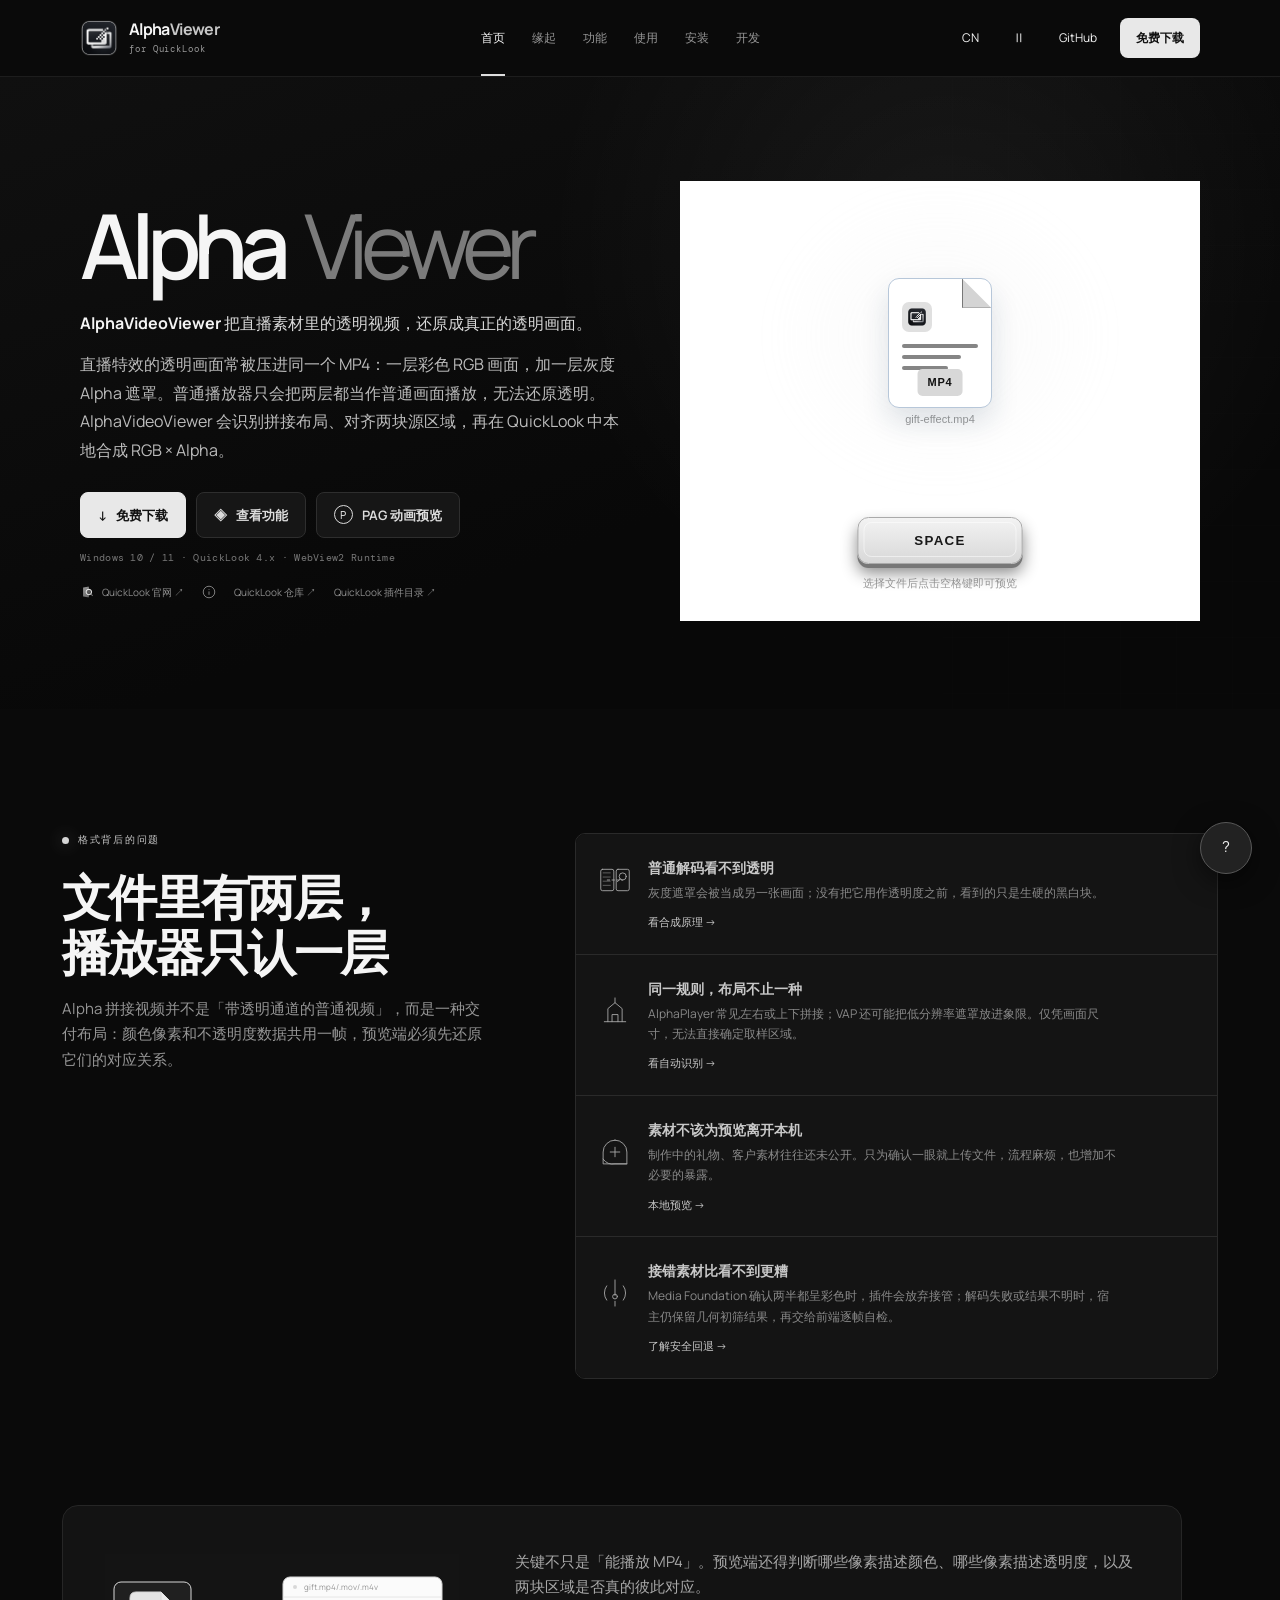
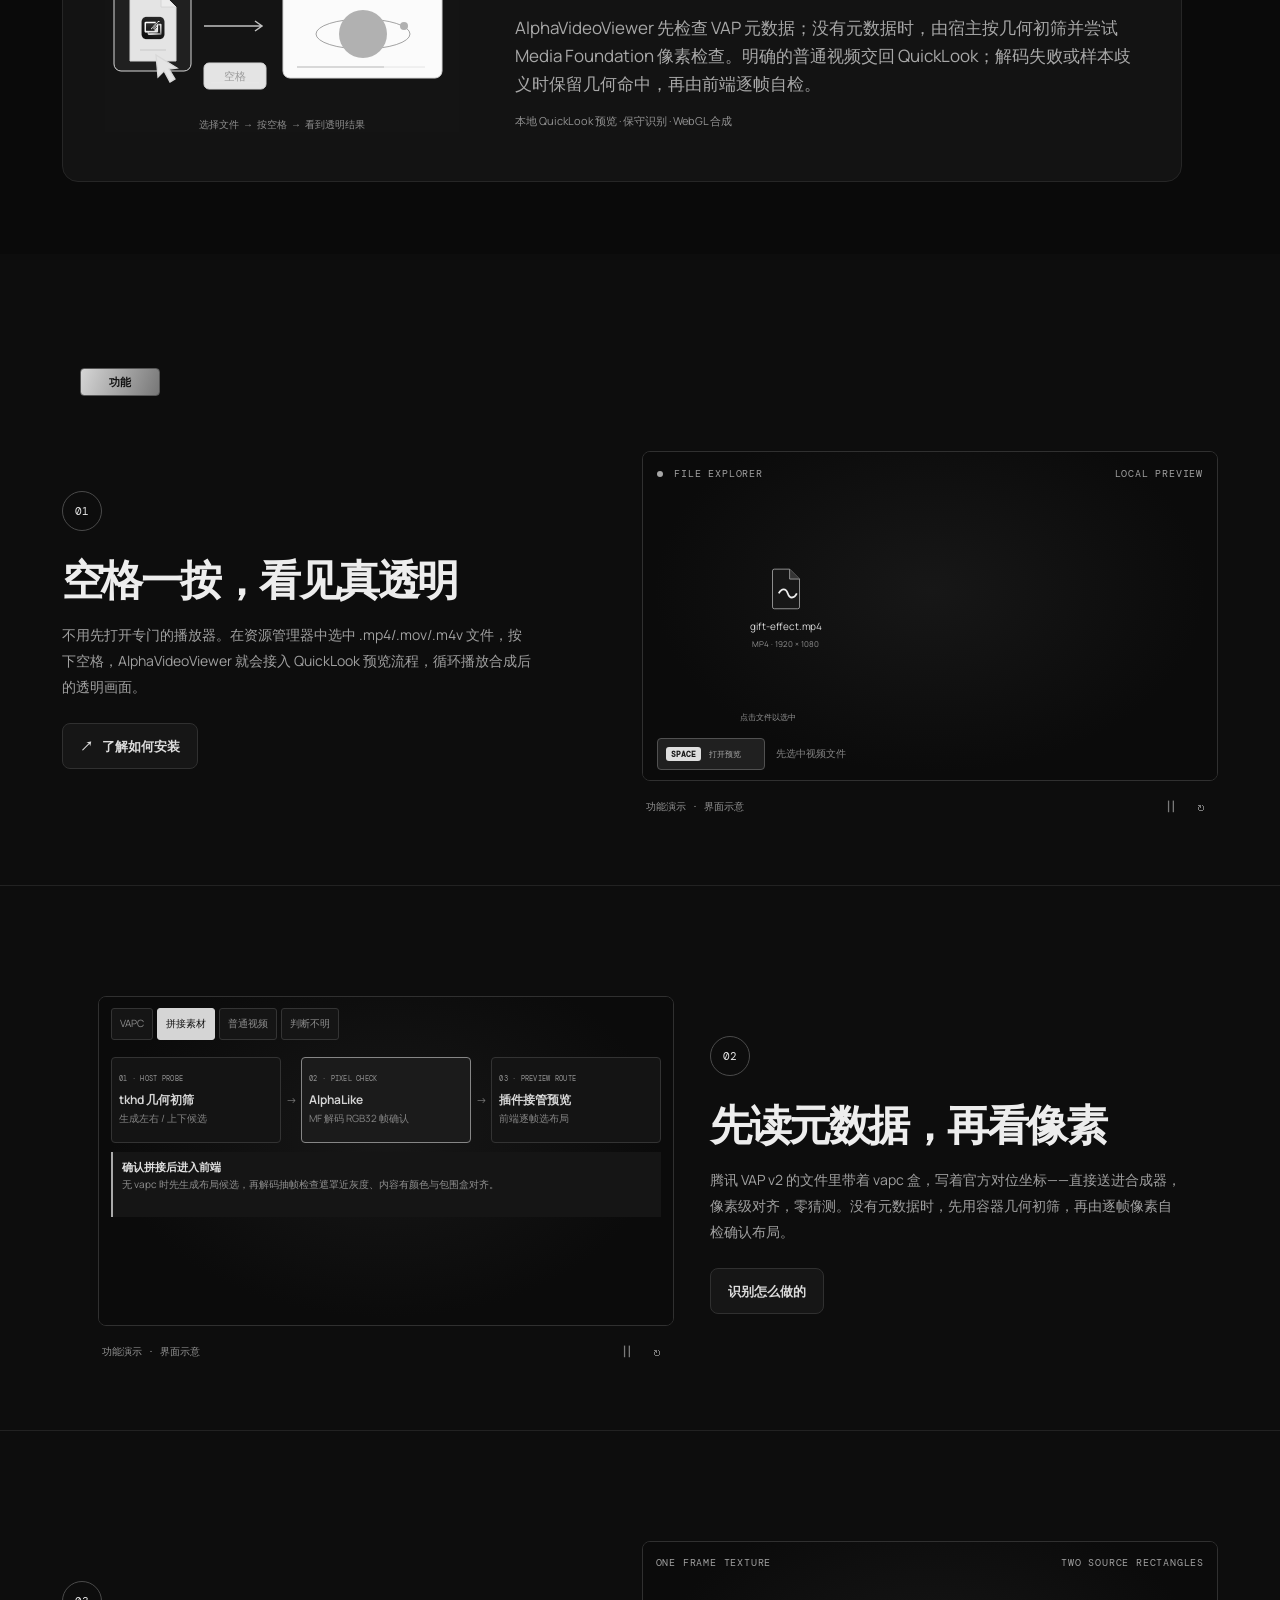
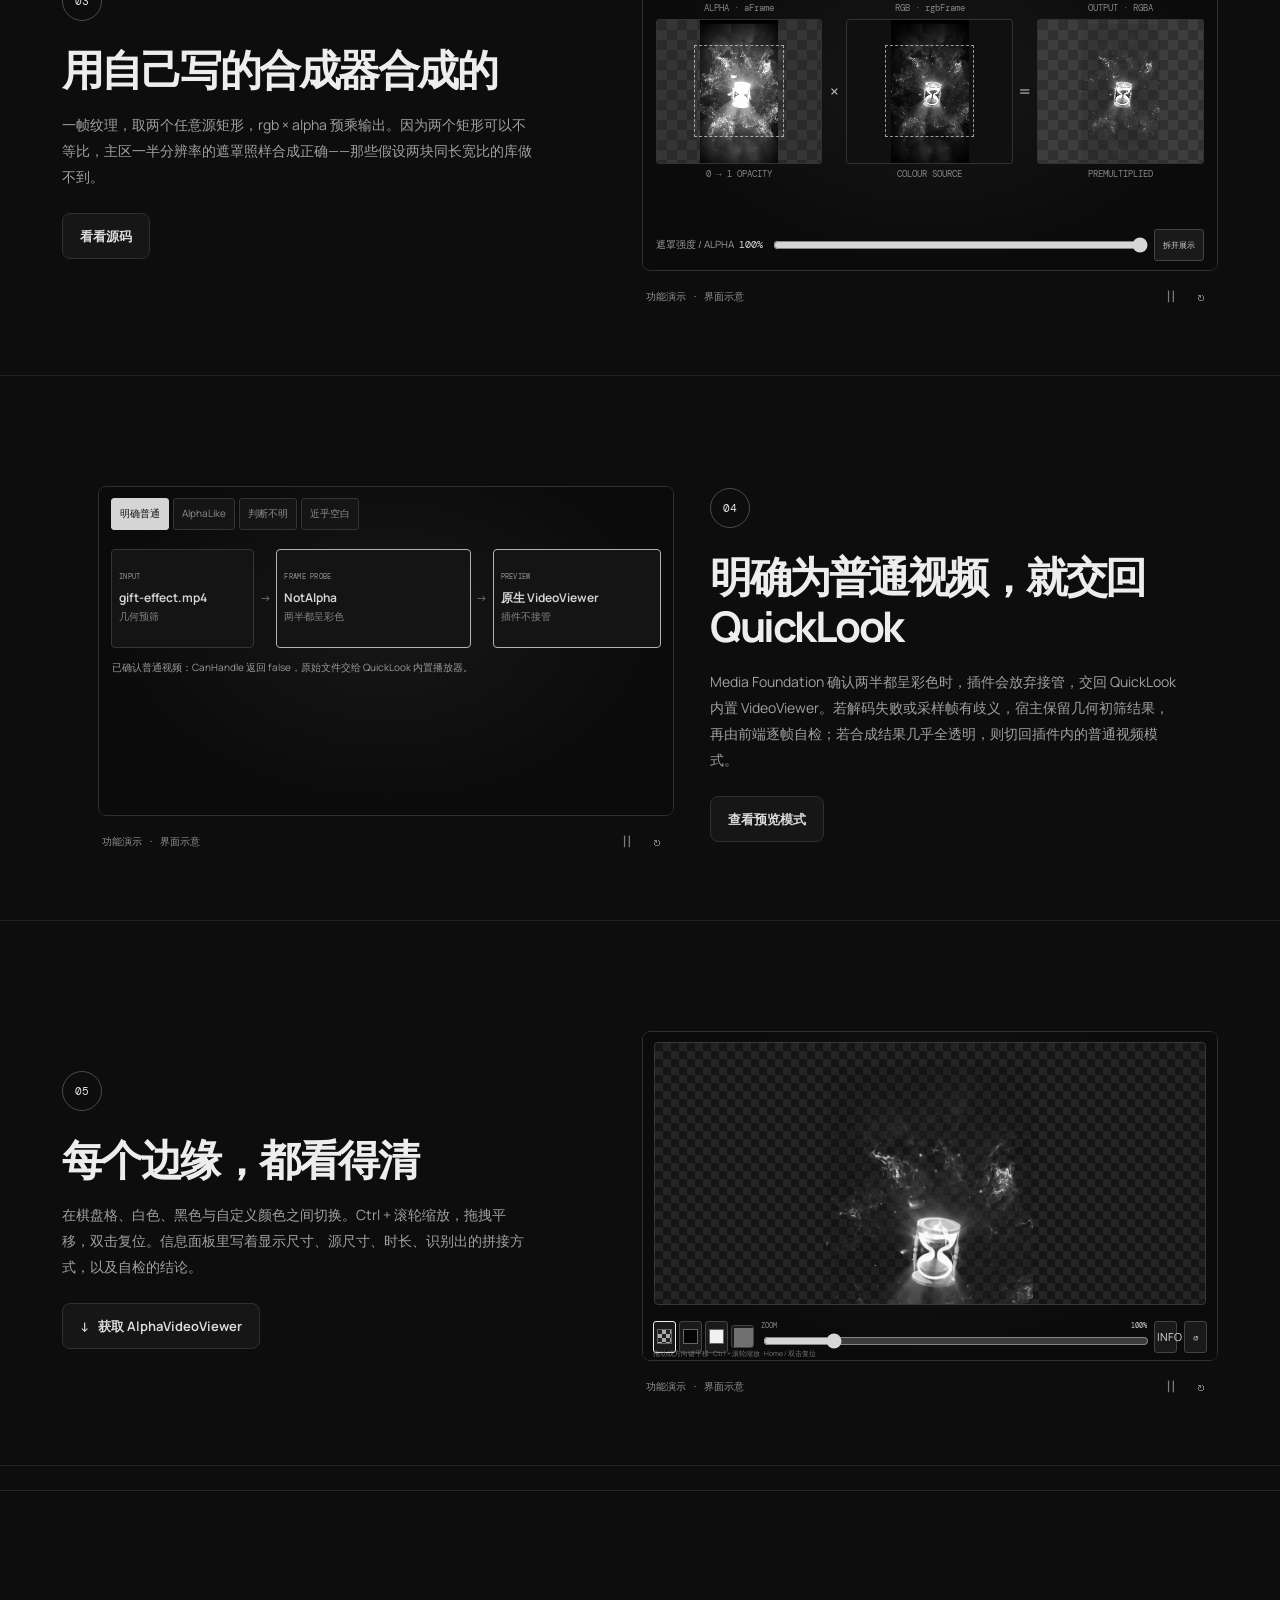
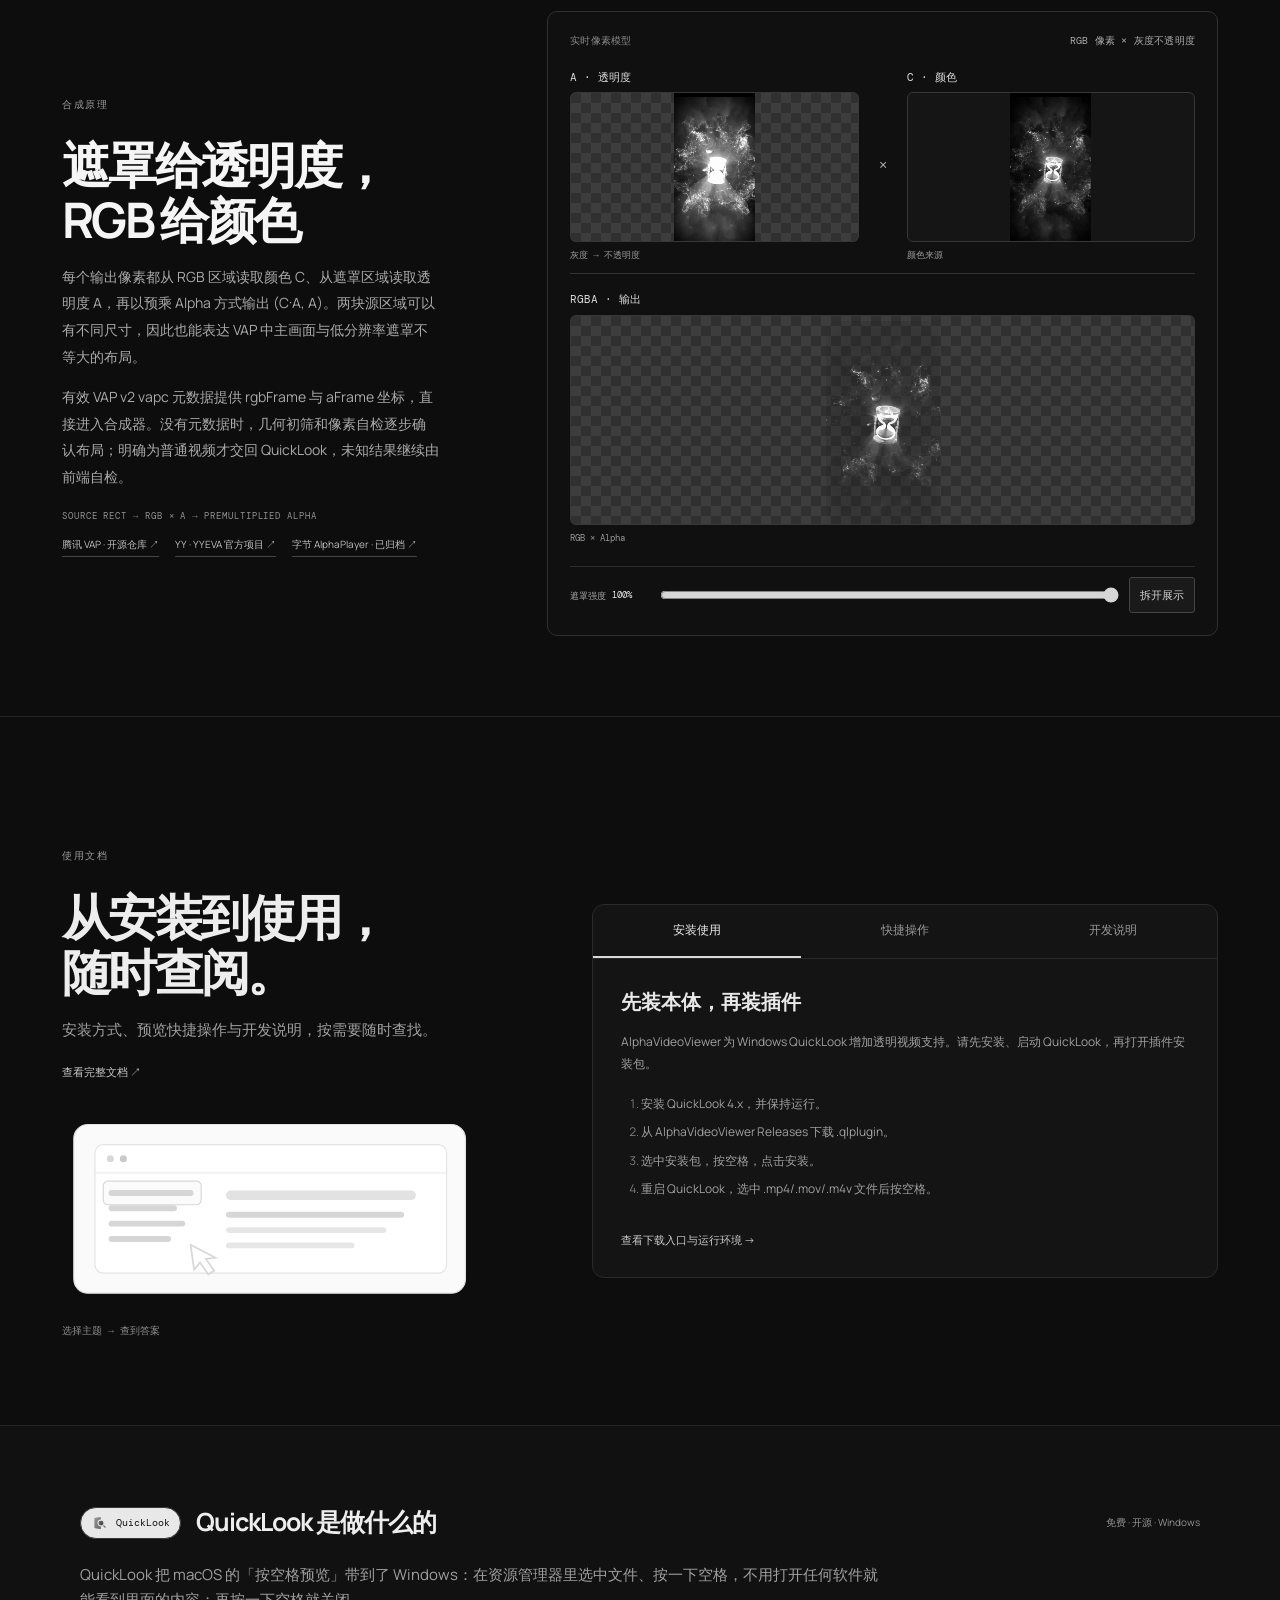
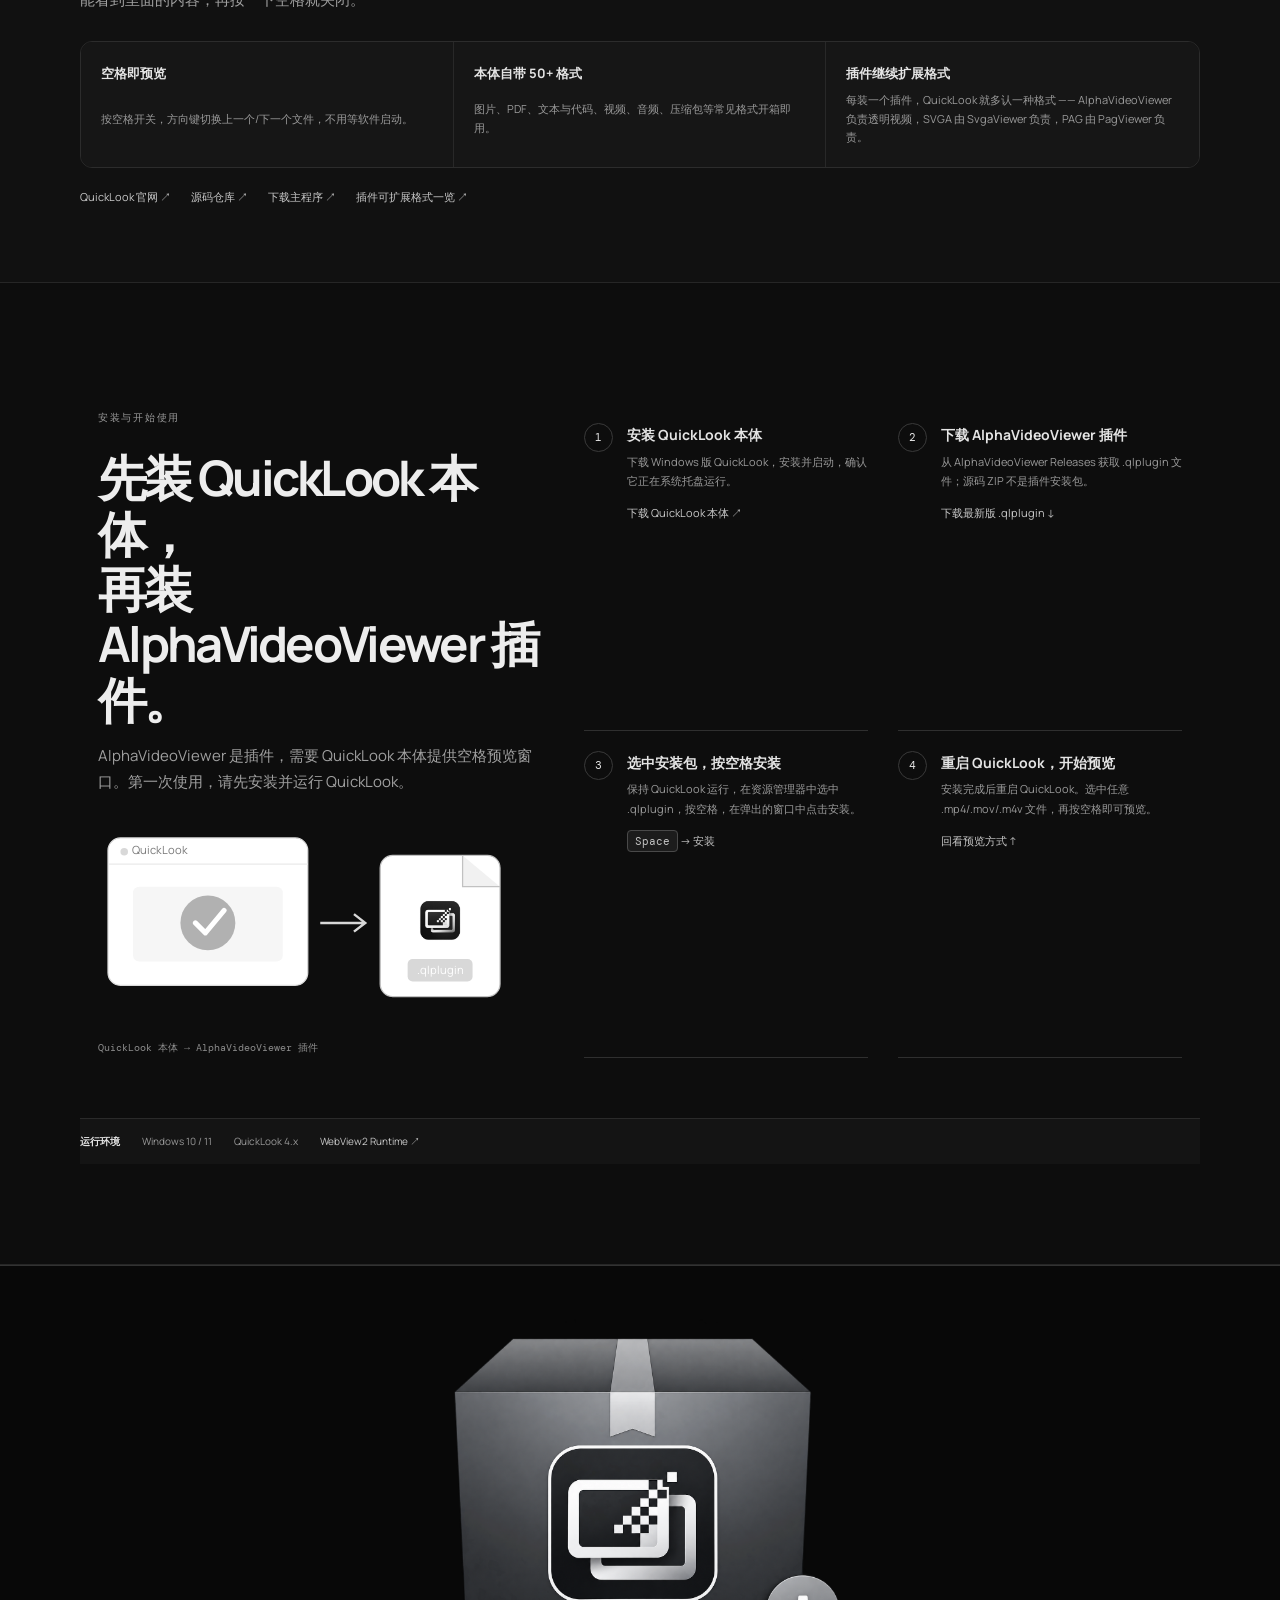
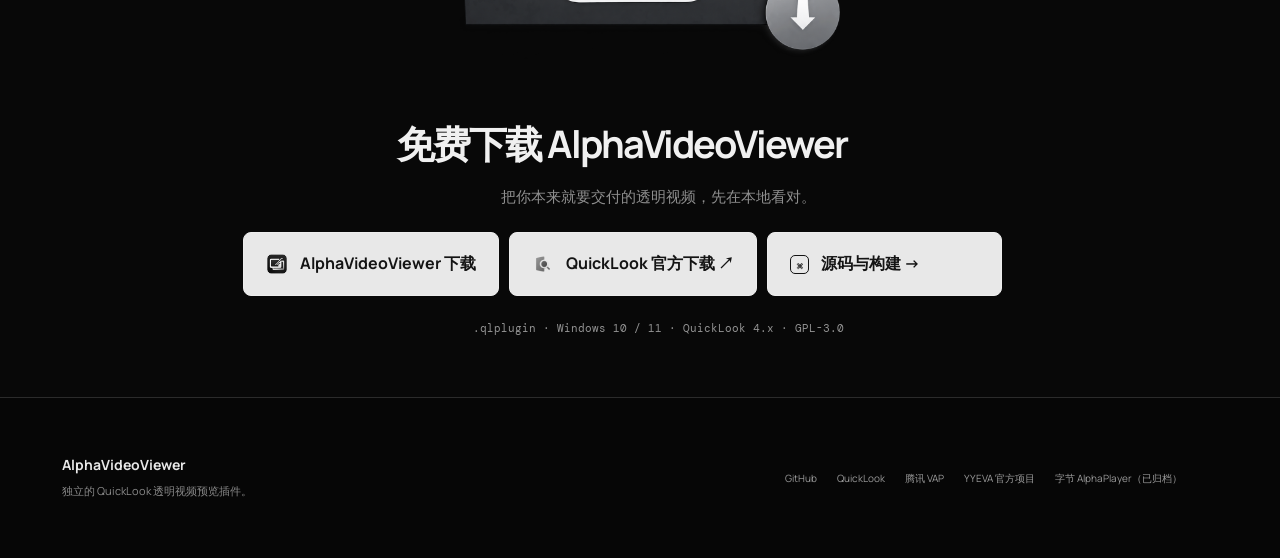
==== commit d5c8cd07: "fix: 完善落地页键盘交互与暗色文字可访问性" ====
--- a/docs/index.html
+++ b/docs/index.html
@@ -25,7 +25,7 @@
         <p class="paragraph" data-en="Transparent live effects are often flattened into one MP4: a colour frame plus a grayscale alpha mask. Ordinary players decode both as pictures and cannot restore transparency. AlphaVideoViewer detects their layout, aligns the two source regions, then composites RGB × Alpha locally in QuickLook.">直播特效的透明画面常被压进同一个 MP4：一层彩色 RGB 画面，加一层灰度 Alpha 遮罩。普通播放器只会把两层都当作普通画面播放，无法还原透明。AlphaVideoViewer 会识别拼接布局、对齐两块源区域，再在 QuickLook 中本地合成 RGB × Alpha。</p>
         <div class="btn-bar"><a class="btn blue" href="#download"><span aria-hidden="true">↓</span><span data-en="Free download">免费下载</span></a><a class="btn" href="#features"><span aria-hidden="true">◈</span><span data-en="Explore features">查看功能</span></a><a class="btn" href="https://yancongya.github.io/QuickLook.Plugin.PagViewer/" target="_blank" rel="noopener"><span class="family-mark" aria-hidden="true">P</span><span data-en="PAG animation preview">PAG 动画预览</span></a></div>
         <span class="tip">Windows 10 / 11 · QuickLook 4.x · WebView2 Runtime</span>
-        <div class="hero-quicklinks"><a href="https://quicklookapp.vercel.app/" target="_blank" rel="noopener"><img src="./assets/latest/assets/quicklook-icon.png" alt=""><span data-en="QuickLook website ↗">QuickLook 官网 ↗</span></a><span class="ql-info" tabindex="0" aria-label="QuickLook 是什么"><svg viewBox="0 0 16 16" aria-hidden="true"><circle cx="8" cy="8" r="6.6"></circle><path d="M8 7.3v3.9M8 4.7v.9"></path></svg><span class="ql-info-tip" role="tooltip"><b data-en="Select a file, press Space, see it.">选中文件、按空格，直接看内容。</b><span data-en="QuickLook is a free open-source Windows tool that previews 50+ common formats without opening an app; plugins teach it more formats such as transparent video.">QuickLook 是免费的开源 Windows 工具，不打开软件就能预览 50+ 常见格式；插件让它继续扩展，比如透明视频。</span><a href="#quicklook" data-en="What QuickLook does →">QuickLook 是做什么的 →</a></span></span><a href="https://github.com/QL-Win/QuickLook" target="_blank" rel="noopener" data-en="QuickLook repository ↗">QuickLook 仓库 ↗</a><a href="https://github.com/QL-Win/QuickLook/wiki/Available-Plugins" target="_blank" rel="noopener" data-en="QuickLook plugins ↗">QuickLook 插件目录 ↗</a></div>
+        <div class="hero-quicklinks"><a href="https://quicklookapp.vercel.app/" target="_blank" rel="noopener"><img src="./assets/latest/assets/quicklook-icon.png" alt=""><span data-en="QuickLook website ↗">QuickLook 官网 ↗</span></a><span role="group" class="ql-info" tabindex="0" aria-label="QuickLook 是什么"><svg viewBox="0 0 16 16" aria-hidden="true"><circle cx="8" cy="8" r="6.6"></circle><path d="M8 7.3v3.9M8 4.7v.9"></path></svg><span class="ql-info-tip" role="tooltip"><b data-en="Select a file, press Space, see it.">选中文件、按空格，直接看内容。</b><span data-en="QuickLook is a free open-source Windows tool that previews 50+ common formats without opening an app; plugins teach it more formats such as transparent video.">QuickLook 是免费的开源 Windows 工具，不打开软件就能预览 50+ 常见格式；插件让它继续扩展，比如透明视频。</span><a href="#quicklook" data-en="What QuickLook does →">QuickLook 是做什么的 →</a></span></span><a href="https://github.com/QL-Win/QuickLook" target="_blank" rel="noopener" data-en="QuickLook repository ↗">QuickLook 仓库 ↗</a><a href="https://github.com/QL-Win/QuickLook/wiki/Available-Plugins" target="_blank" rel="noopener" data-en="QuickLook plugins ↗">QuickLook 插件目录 ↗</a></div>
       </div>
       <iframe class="original-hero" src="./alpha-hero.html" title="Alpha 遮罩与 RGB 画面合成为透明画面的交互示意"></iframe>
     </div>
--- a/docs/page.css
+++ b/docs/page.css
@@ -41,7 +41,7 @@
 .scene-actions button{color:#7a7a7a!important}
 .scene-actions button:hover{background:rgba(216,216,216,.12)!important;color:#e8e8e8!important}
 .scene-actions button[aria-pressed=true]{color:#e8e8e8!important;background:rgba(216,216,216,.14)!important}
-.scene figcaption{color:#707070!important}
+.scene figcaption{color:#939393!important}
 .main .chapter .scene{background:#141414!important;border:1px solid #262626!important;border-radius:12px;overflow:hidden}
 
 /* --- docs: was light --- */
@@ -73,7 +73,7 @@
 .ql-what-links a{color:#c8c8c8!important}
 .ql-what-links a:hover{color:#fff!important}
 .ql-what-badge{background:#e8e8e8!important;color:#111!important}
-.ql-what-tag{color:#767676!important}
+.ql-what-tag{color:#939393!important}
 
 /* --- install: was light --- */
 .installation{background:#0d0d0d!important}
@@ -134,10 +134,10 @@
 .page-footer strong{color:#e8e8e8!important}
 .page-footer a{color:#9a9a9a!important}
 .page-footer a:hover{color:#e8e8e8!important}
-.page-footer .footer-fine{color:#5e5e5e!important}
+.page-footer .footer-fine{color:#939393!important}
 .download h2{color:#f0f0f0!important}
 .download p{color:#8e8e8e!important}
-.download-note{color:#676767!important}
+.download-note{color:#939393!important}
 .download-button{background:#e8e8e8!important;color:#141414!important}
 .download-button:hover{box-shadow:0 13px 30px rgba(0,0,0,.6)!important}
 .install-steps a:hover{color:#fff!important}
@@ -207,7 +207,7 @@
 /* The mechanism panels are drawn as wide vector diagrams so their contents keep their intended ratio. */
 .demo-copy h2{max-width:470px}
 .demo-copy>p{max-width:540px;color:#aaa;font-size:14px;line-height:1.9}
-.demo-copy .demo-note{display:block;margin:20px 0 14px;color:#777;font:9px var(--mono);letter-spacing:.1em}
+.demo-copy .demo-note{display:block;margin:20px 0 14px;color:#939393;font:9px var(--mono);letter-spacing:.1em}
 .upstream-links{display:flex;flex-wrap:wrap;gap:9px 16px}
 .upstream-links a{color:#bdbdbd;font-size:10px;border-bottom:1px solid #464646;padding-bottom:3px}
 .upstream-links a:hover{color:#fff;border-color:#aaa}
@@ -220,3 +220,6 @@
 .pain-turn{grid-template-columns:minmax(0,354px) minmax(0,1fr)}
 .pain-turn>*{min-width:0}
 @media(max-width:680px){.pain-turn{grid-template-columns:minmax(0,1fr)}.demo-media{grid-template-columns:1fr 1fr}.demo-result{grid-column:1/-1}.demo-copy>p{font-size:13px}}
+
+/* Small supporting copy remains readable on the dark surface. */
+.pain-pre{color:#939393!important}
--- a/docs/experience.css
+++ b/docs/experience.css
@@ -48,7 +48,7 @@
   justify-content: space-between;
   align-items: center;
   min-height: 20px;
-  color: #737373;
+  color: #939393;
   font: 9px/1 var(--mono, ui-monospace, monospace);
   letter-spacing: .08em;
 }
@@ -117,7 +117,7 @@
 
 .xp-file-meta,
 .xp-file-hint {
-  color: #747474;
+  color: #939393;
   font-size: 8px;
 }
 
@@ -341,7 +341,7 @@
 
 .dx-step > span,
 .fb-flow > div > span {
-  color: #737373;
+  color: #939393;
   font: 7px/1.3 var(--mono, ui-monospace, monospace);
   letter-spacing: .04em;
 }
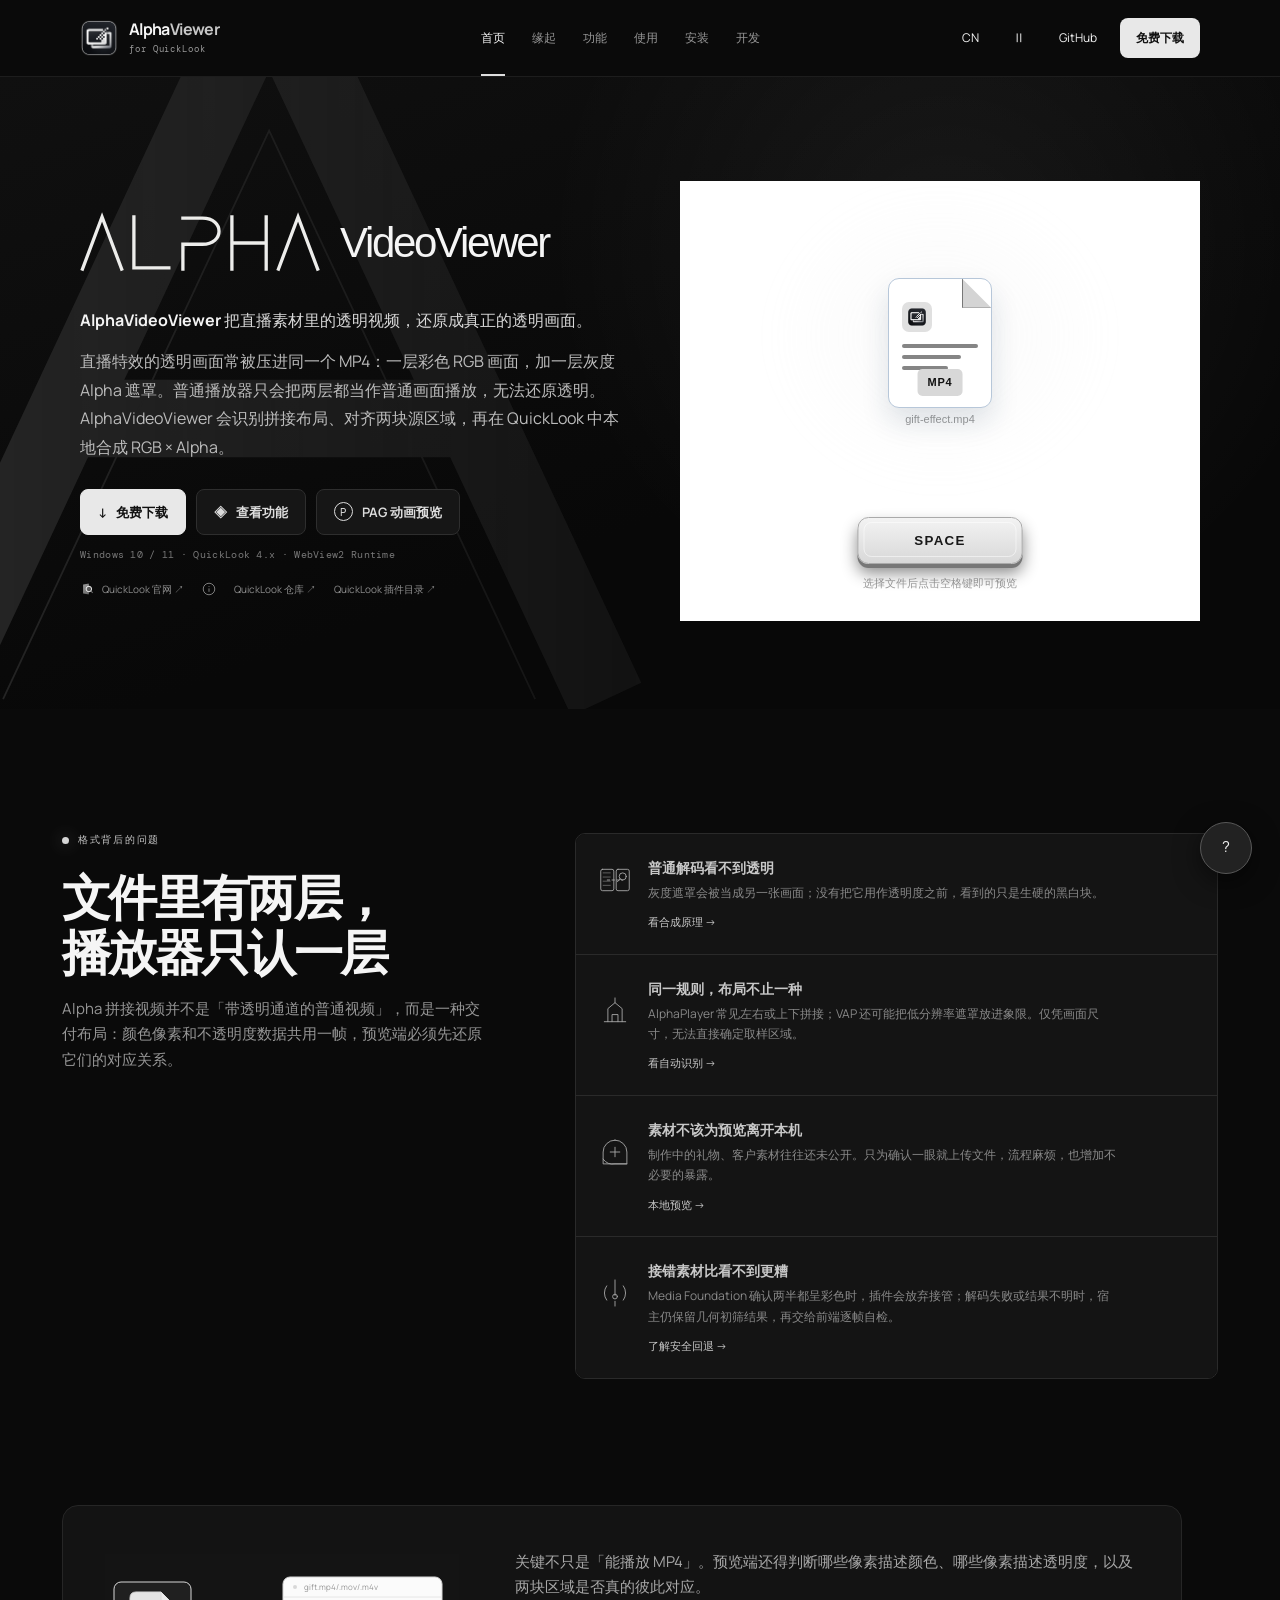
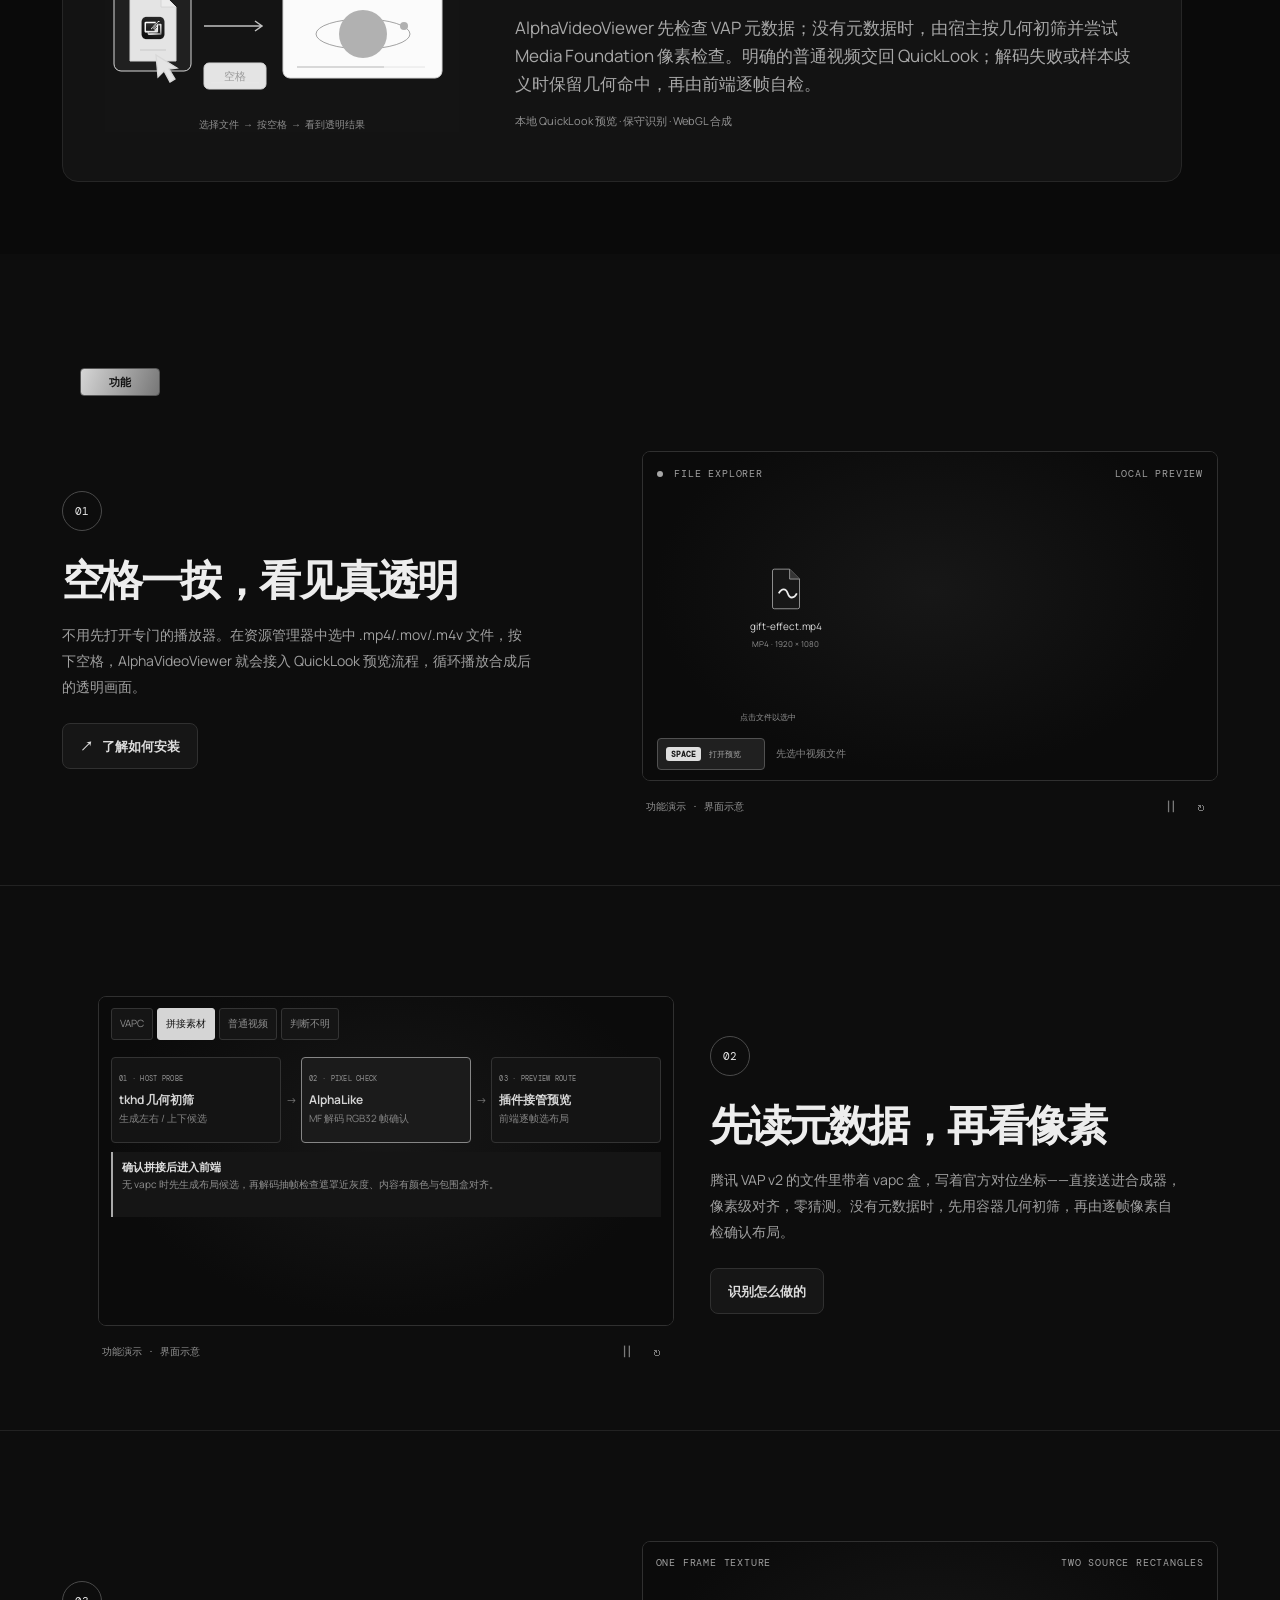
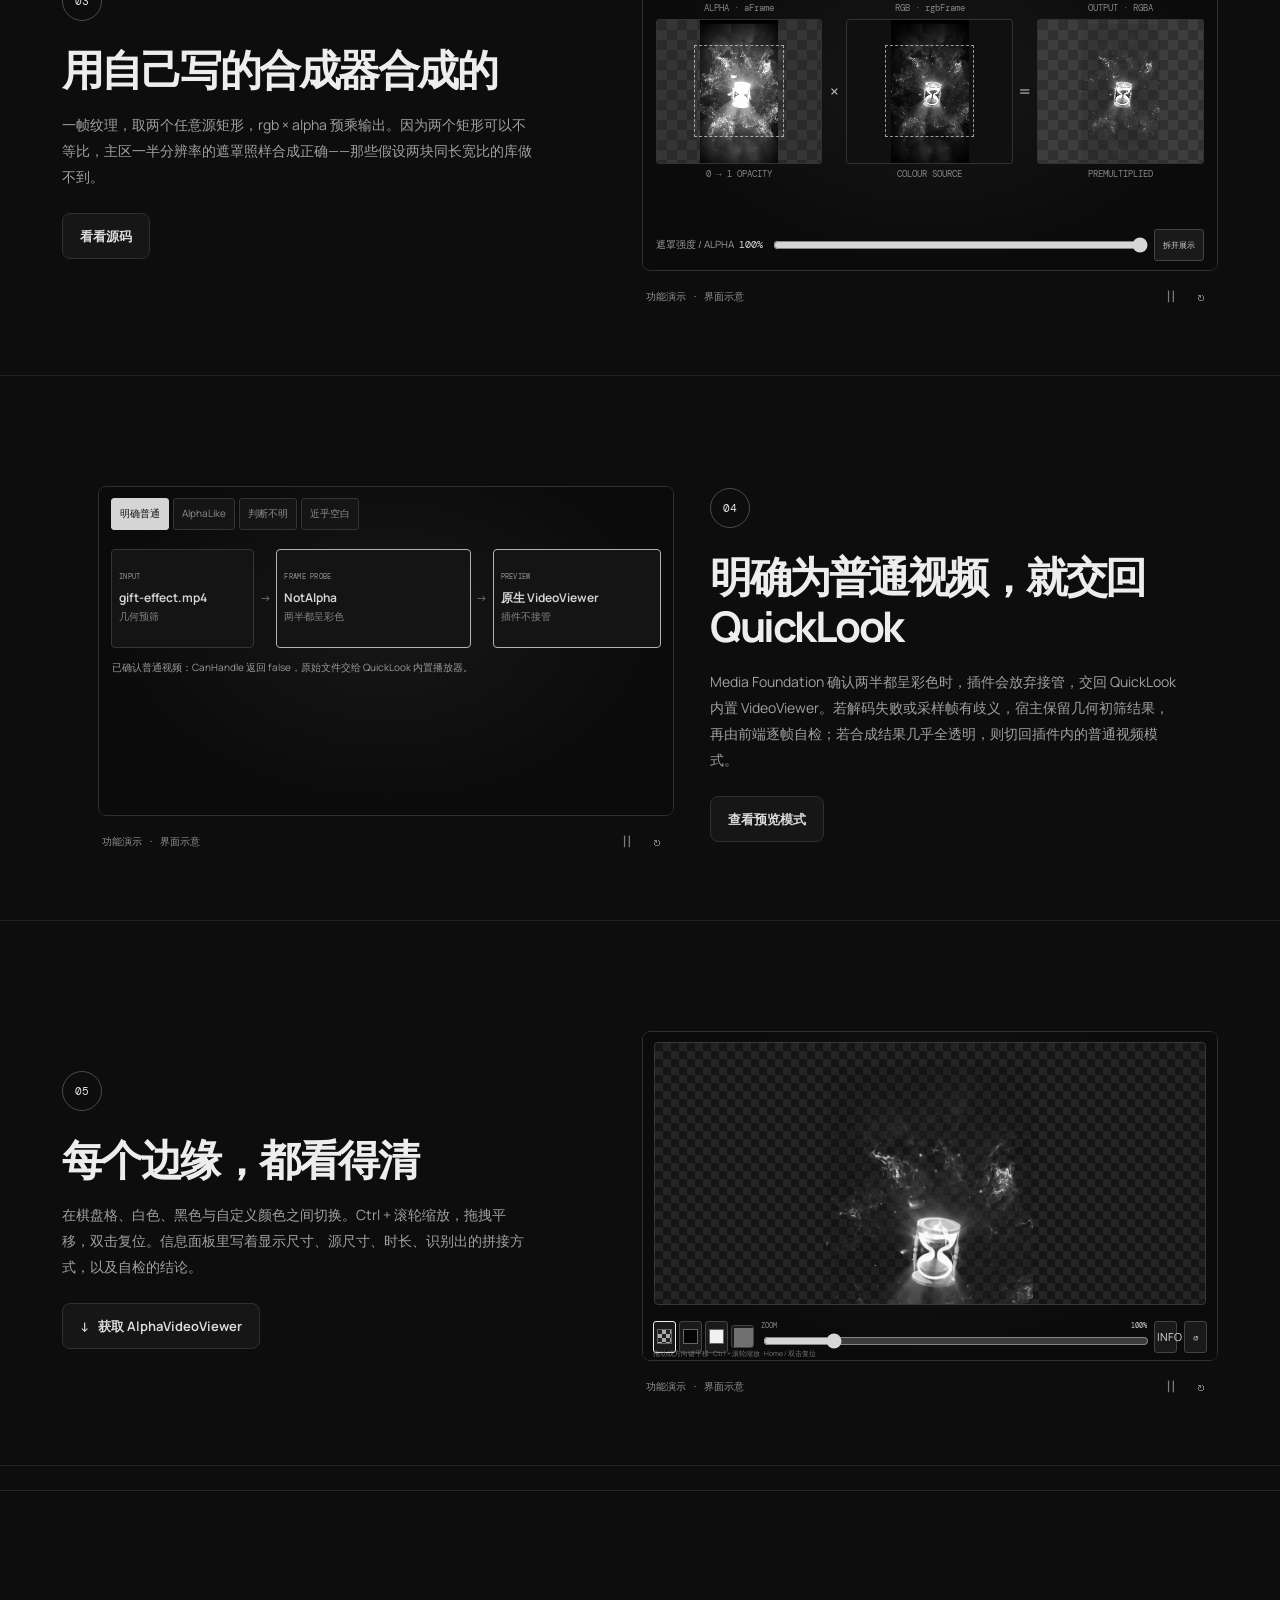
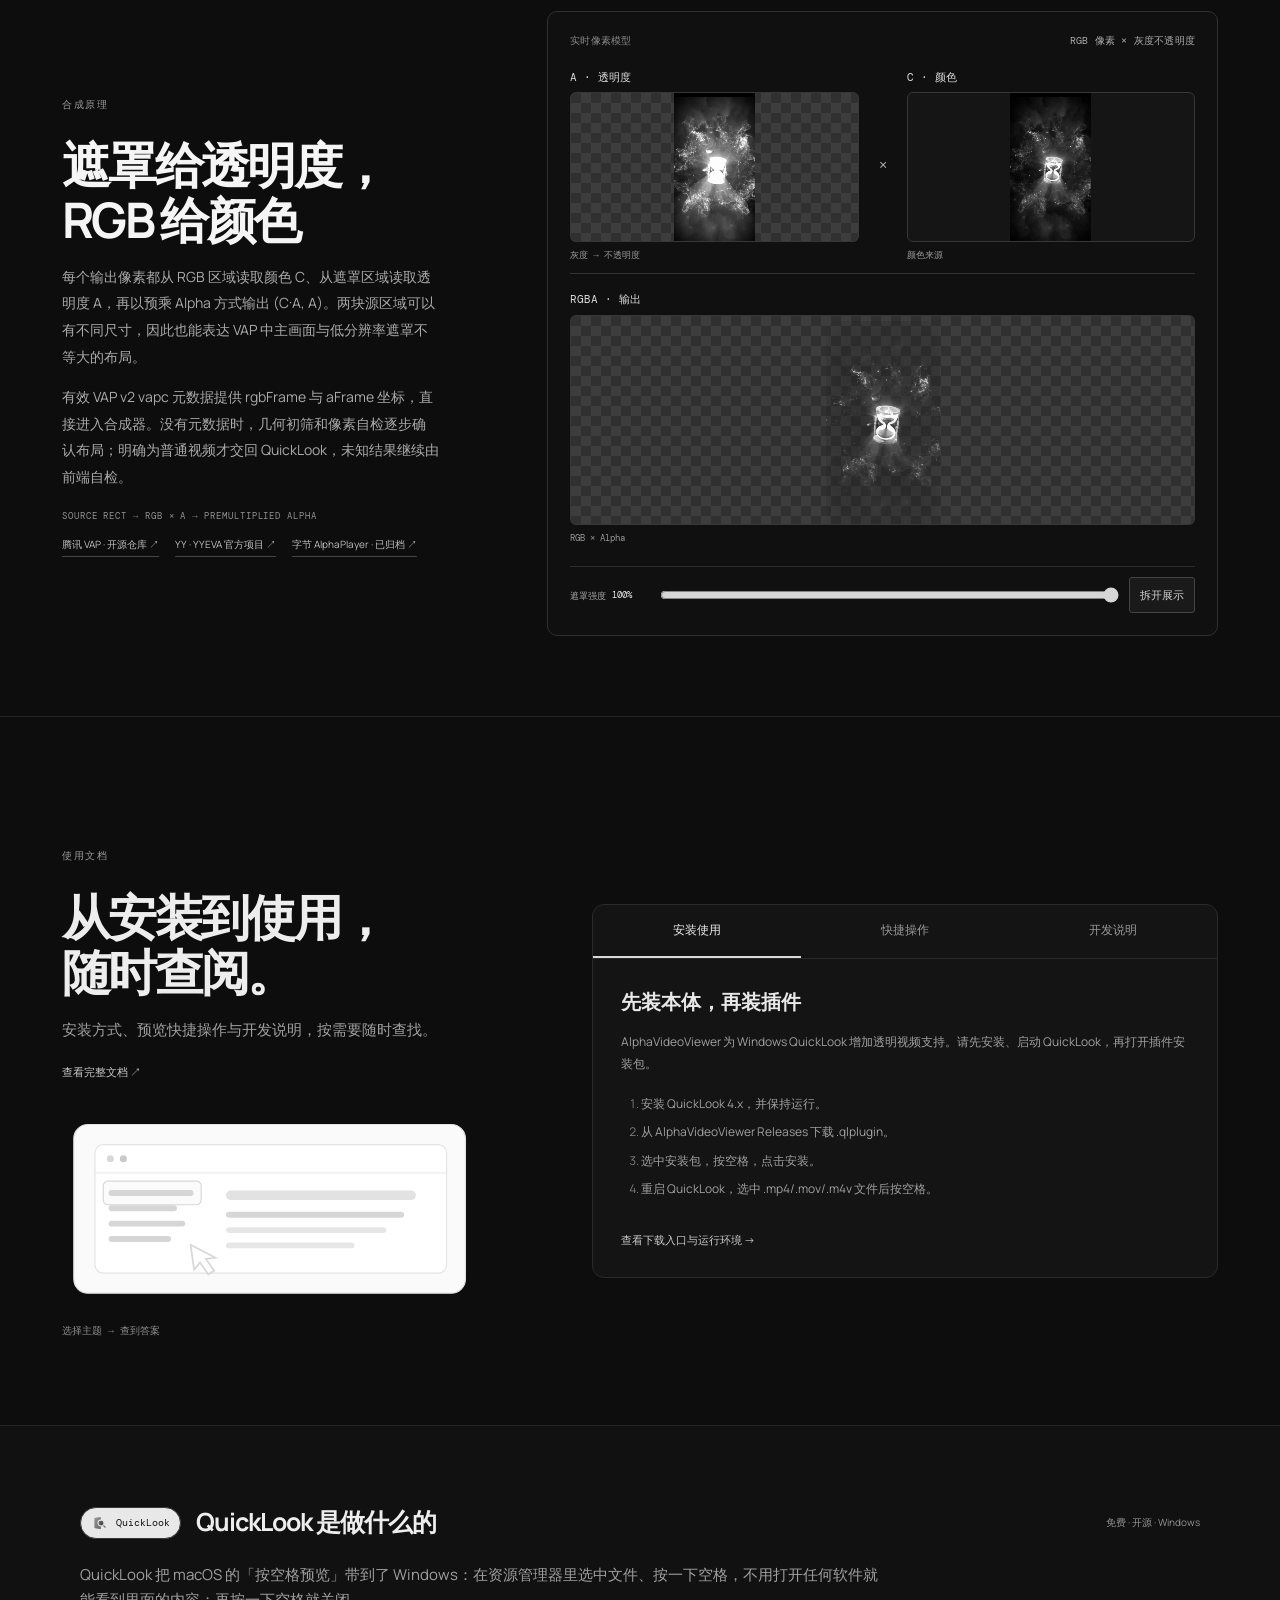
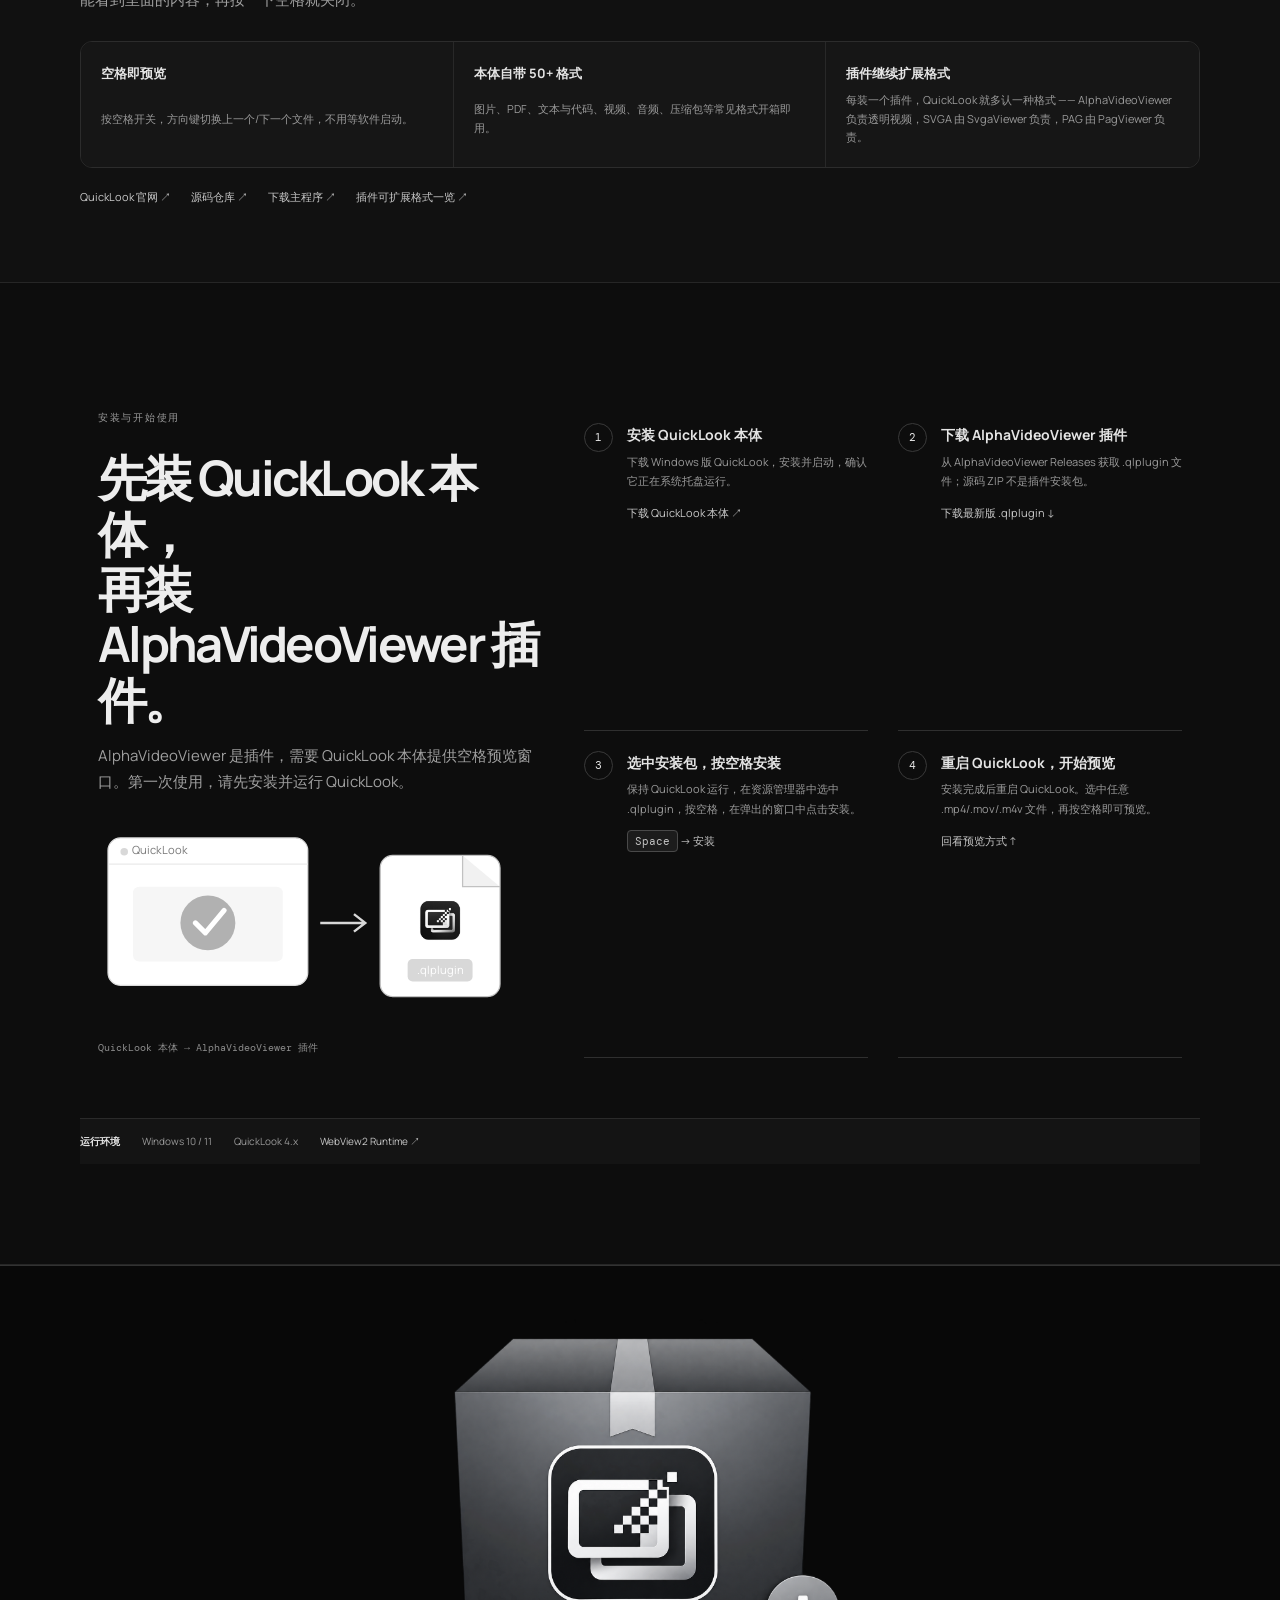
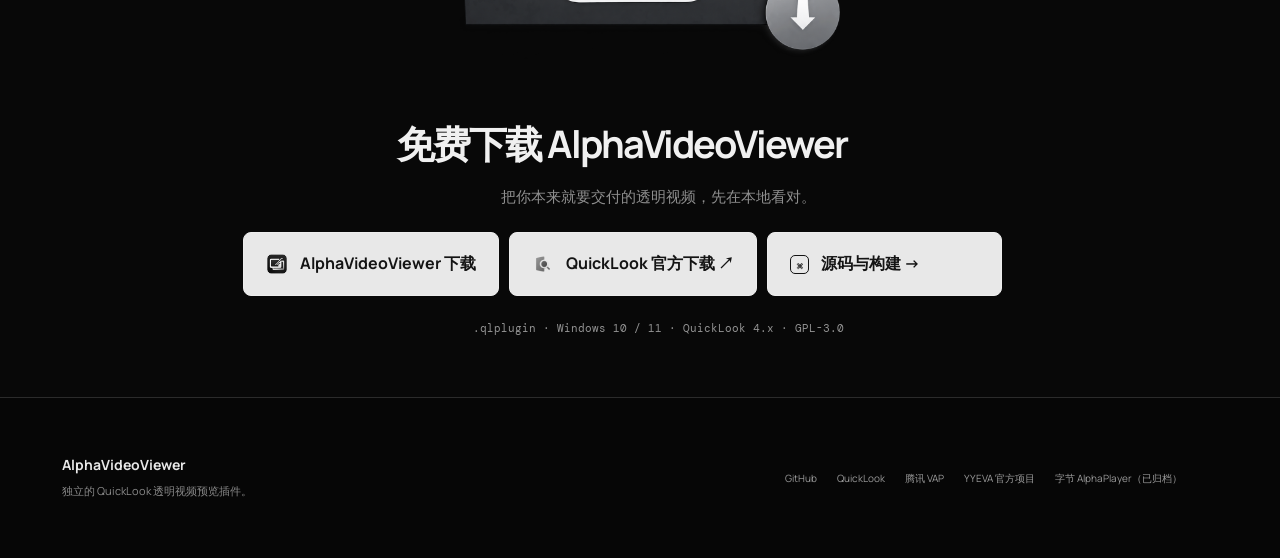
==== commit 27442e28: "对齐 AlphaVideo 首屏品牌与交付规范" ====
--- a/docs/index.html
+++ b/docs/index.html
@@ -6,6 +6,7 @@
 <link rel="icon" type="image/png" href="./assets/alpha-logo-mono.png">
 <link rel="stylesheet" href="./page.css">
 <link rel="stylesheet" href="./experience.css">
+<link rel="stylesheet" href="./hero-brand.css?v=20261101">
 </head>
 <body>
 <a class="skip-link" href="#content">跳到主要内容</a>
@@ -20,7 +21,7 @@
   <section class="intro-box" id="top">
     <div class="wrap">
       <div class="main-content">
-        <h1 class="wordmark alpha-wordmark"><span>Alpha</span><span>Viewer</span></h1>
+        <h1 class="hero-brand alpha-hero-brand"><img src="./assets/alpha-hero-wordmark.svg" width="400" height="100" alt="ALPHA"><span>VideoViewer</span></h1>
         <p class="paragraph nowrapParagraph"><strong>AlphaVideoViewer</strong><span data-en=" brings true transparency to live-stream assets in QuickLook."> 把直播素材里的透明视频，还原成真正的透明画面。</span></p>
         <p class="paragraph" data-en="Transparent live effects are often flattened into one MP4: a colour frame plus a grayscale alpha mask. Ordinary players decode both as pictures and cannot restore transparency. AlphaVideoViewer detects their layout, aligns the two source regions, then composites RGB × Alpha locally in QuickLook.">直播特效的透明画面常被压进同一个 MP4：一层彩色 RGB 画面，加一层灰度 Alpha 遮罩。普通播放器只会把两层都当作普通画面播放，无法还原透明。AlphaVideoViewer 会识别拼接布局、对齐两块源区域，再在 QuickLook 中本地合成 RGB × Alpha。</p>
         <div class="btn-bar"><a class="btn blue" href="#download"><span aria-hidden="true">↓</span><span data-en="Free download">免费下载</span></a><a class="btn" href="#features"><span aria-hidden="true">◈</span><span data-en="Explore features">查看功能</span></a><a class="btn" href="https://yancongya.github.io/QuickLook.Plugin.PagViewer/" target="_blank" rel="noopener"><span class="family-mark" aria-hidden="true">P</span><span data-en="PAG animation preview">PAG 动画预览</span></a></div>
--- a/docs/hero-brand.css
+++ b/docs/hero-brand.css
@@ -0,0 +1,28 @@
+/* PAG family hero: a real outlined wordmark image + oversized brand texture. */
+body .intro-box{position:relative;isolation:isolate;overflow:clip}
+body .intro-box::before{content:"";position:absolute;inset:0;z-index:0;pointer-events:none;background:url('./assets/alpha-hero-texture.svg') no-repeat -150px -125px / 820px 820px;opacity:1;mask-image:linear-gradient(90deg, currentColor 0%,currentColor 55%,transparent 95%)}
+body .intro-box>.wrap{position:relative;z-index:1}
+body .intro-box .hero-brand{display:flex;align-items:center;flex-wrap:wrap;gap:12px 15px;height:auto;min-height:78px;margin:0 0 24px;padding:0;letter-spacing:-.055em;line-height:1.1}
+body .intro-box .hero-brand>img{display:block;width:260px;height:auto;max-width:100%;object-fit:contain;flex:0 1 auto;margin:0}
+body .intro-box .hero-brand>span{font:400 48px/1.12 'Segoe UI',Arial,sans-serif;letter-spacing:-.055em;color:inherit}
+body .intro-box .alpha-hero-brand>img{width:245px}
+body .intro-box .alpha-hero-brand>span{font-size:42px}
+body .intro-box .hero-product-promise{font-size:20px;line-height:1.5;font-weight:550;margin:0 0 14px;color:var(--ink)}
+@media(min-width:681px) and (max-width:1100px){body .intro-box .hero-brand>img{width:220px}body .intro-box .hero-brand>span{font-size:40px}}
+@media(max-width:680px){body .intro-box::before{background-position:-200px -40px;background-size:650px 650px}body .intro-box .hero-brand{gap:10px 12px;min-height:60px;margin-bottom:22px}body .intro-box .hero-brand>img{width:205px}body .intro-box .hero-brand>span{font-size:39px}body .intro-box .alpha-hero-brand>span{font-size:35px}body .intro-box .hero-product-promise{font-size:18px}}
+@media(max-width:380px){body .intro-box .hero-brand>img{width:190px}}
+
+body .intro-box::before{mask-image:linear-gradient(90deg,currentColor,transparent 80%)}
+
+/* Keep navigation controls reachable on narrow screens; primary download remains in Hero. */
+@media(max-width:600px){
+ body .fixedHeaderContainer header.site-header{width:calc(100% - 32px);max-width:none;margin:auto;gap:6px;min-width:0}
+ body .fixedHeaderContainer header.site-header .site-brand{display:flex;align-items:center;gap:7px;min-width:0;max-width:calc(100% - 138px);flex:1 1 auto}
+ body .fixedHeaderContainer header.site-header .site-brand img{width:30px;height:30px;flex:0 0 30px;object-fit:contain}
+ body .fixedHeaderContainer header.site-header .site-brand>span{font-size:13px;line-height:1.3;letter-spacing:-.03em;white-space:nowrap}
+ body .fixedHeaderContainer header.site-header .site-brand small{font-size:7px;letter-spacing:0;line-height:1.4}
+ body .fixedHeaderContainer header.site-header .header-actions{display:flex;gap:0;flex:0 0 132px;width:132px;min-width:0;margin:0}
+ body .fixedHeaderContainer .header-actions .github-link,body .fixedHeaderContainer .header-actions .header-cta{display:none}
+ body .fixedHeaderContainer .header-actions>button{width:44px;min-width:44px;height:44px;min-height:44px;padding:0;flex:0 0 44px;white-space:nowrap}
+ body .fixedHeaderContainer .header-actions #menu{display:flex;flex-direction:column;align-items:center;justify-content:center;gap:5px}
+}
